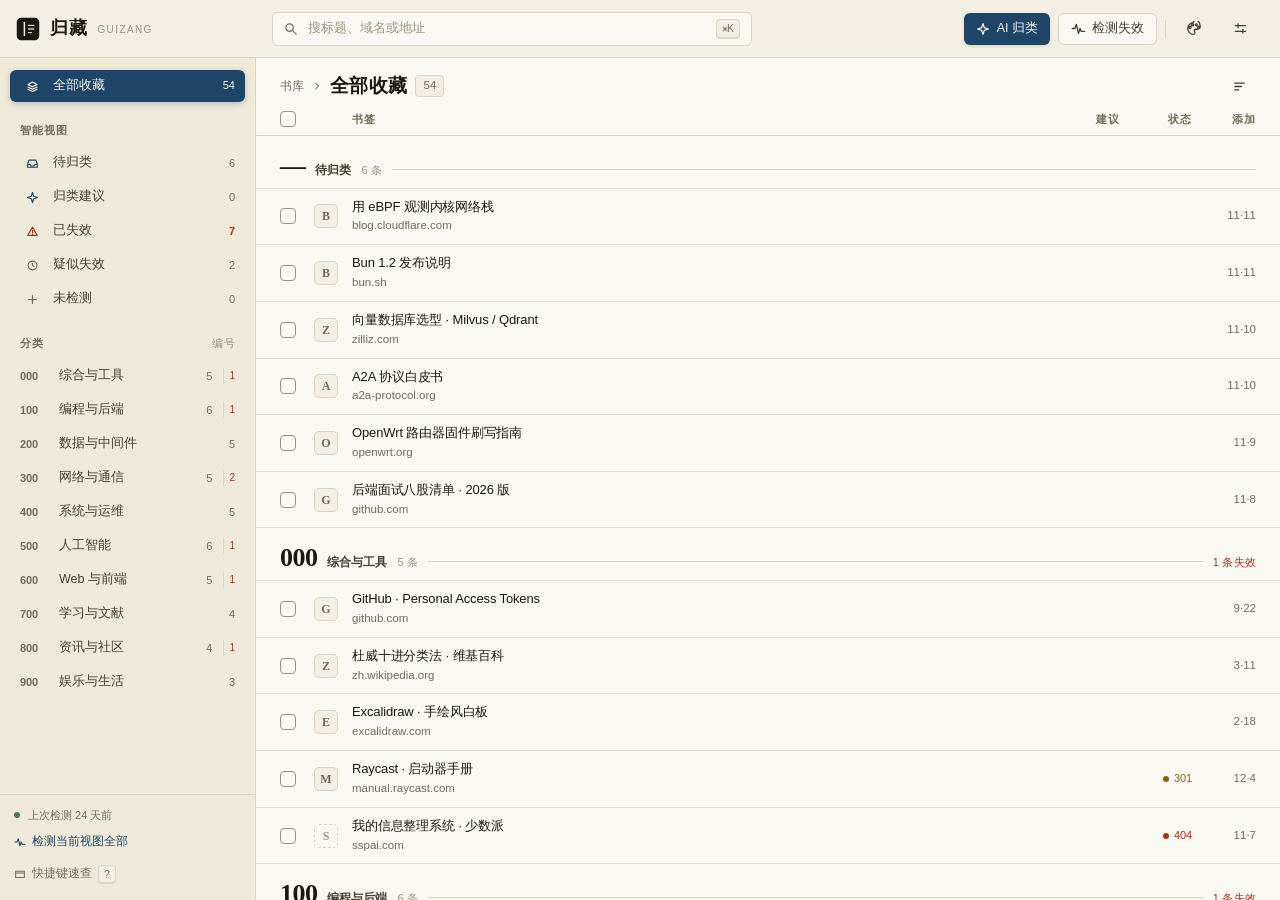
==== ui/manager.html @ abbd27e5 "chore: 初始化仓库，纳入 0.4.1 基线 MV3 收藏夹管理器「归藏」：书签树解析与十进分类识别、AI 归类建议（逐条确认）、 失效链接检测、管理页/侧边栏/弹窗三端界面，以及 dev 下的 " ====
<!DOCTYPE html>
<html lang="zh-CN">
<head>
<meta charset="utf-8" />
<meta name="viewport" content="width=device-width, initial-scale=1" />
<title>归藏 · 书库</title>
<link rel="stylesheet" href="app.css?v=110" />
</head>
<body>
  <div class="app">
    <header class="topbar" id="topbar"></header>
    <div class="manager-body">
      <nav class="rail">
        <div class="rail-scroll" id="rail"></div>
        <div class="rail-foot" id="railFoot"></div>
      </nav>
      <main class="list-pane">
        <div class="list-head-host" id="listHead"></div>
        <div id="scanHost"></div>
        <div class="list-scroll" id="list"></div>
      </main>
      <aside class="inspector" id="inspector" hidden></aside>
    </div>
    <div id="mobileOverlay" class="mobile-overlay" hidden></div>
  </div>
  <div class="modal" id="modal" hidden><div class="sheet" id="sheet"></div></div>
  <div id="toast"></div>
  <script type="module" src="manager.js"></script>
</body>
</html>
---- ui/app.css ----
/* 归藏 · 典藏级现代古籍书目设计系统 (Awwwards / Webby Tier Standard)
 * 概念：四库存目 × 现代桌面高频工学。松烟古墨、温润宣纸、朱砂印泥、霁蓝沉金。
 */

:root{
  --paper-0:#FAF8F2;
  --paper-1:#F3EFE4;
  --paper-2:#E9E2D2;
  --rail:#EFE9DA;
  --insp:#F7F2E6;
  --rule:#DCD4C0;
  --rule-soft:#EAE3D3;
  --ink:#1B1812;
  --ink-2:#463F32;
  --ink-3:#736B59;
  --ink-4:#9C927F;
  --brand:#1E4468;
  --brand-2:#13324E;
  --brand-wash:#E6EDF5;
  --dead:#A8341E;
  --dead-wash:#F8E7E3;
  --warn:#8C6013;
  --warn-wash:#F6EEDC;
  --ok:#346347;
  --ok-wash:#E8EFEA;
  --gold:#A0722A;
  --serif:"Iowan Old Style","Palatino Linotype",Palatino,"Source Han Serif SC","Noto Serif CJK SC","Songti SC","STSong","SimSun",serif;
  --sans:-apple-system,"SF Pro Text","PingFang SC","Noto Sans SC","Microsoft YaHei",sans-serif;
  --mono:"SF Mono",ui-monospace,"JetBrains Mono",Menlo,Consolas,monospace;
  --shadow-sm:0 1px 3px rgba(27,24,18,.06);
  --shadow-md:0 6px 18px -4px rgba(27,24,18,.10);
  --shadow-lg:0 18px 40px -12px rgba(27,24,18,.22);
  --ease-spring:cubic-bezier(0.16, 1, 0.3, 1);
  --ease-smooth:cubic-bezier(0.19, 1, 0.22, 1);
  /* 版式尺度：紧 10 / 常规 16 / 松 22 */
  --gap-tight:10px;
  --gap:16px;
  --gap-loose:22px;
}

/* ── 配色体系 (Themes: 古典文人色彩系统) ───────── */

/* 1. 澄心松烟 (Classic - 默认: 澄心堂米宣 × 霁蓝沉金) */
:root, [data-theme="classic"]{
  --paper-0:#FAF8F2;
  --paper-1:#F3EFE4;
  --paper-2:#E9E2D2;
  --rail:#EFE9DA;
  --insp:#F7F2E6;
  --rule:#DCD4C0;
  --rule-soft:#EAE3D3;
  --ink:#1B1812;
  --ink-2:#463F32;
  --ink-3:#736B59;
  --ink-4:#9C927F;
  --brand:#1E4468;
  --brand-2:#13324E;
  --brand-wash:#E6EDF5;
  --dead:#A8341E;
  --dead-wash:#F8E7E3;
  --warn:#8C6013;
  --warn-wash:#F6EEDC;
  --ok:#346347;
  --ok-wash:#E8EFEA;
  --gold:#A0722A;
  --shadow-sm:0 1px 3px rgba(27,24,18,.06);
  --shadow-md:0 6px 18px -4px rgba(27,24,18,.10);
  --shadow-lg:0 18px 40px -12px rgba(27,24,18,.22);
}

/* 2. 雨过天青 (Celadon - 北宋汝窑 × 黛绿素瓷) */
[data-theme="celadon"]{
  --paper-0:#F4F7F6;
  --paper-1:#EBF0EF;
  --paper-2:#DFE7E5;
  --rail:#E7EDEC;
  --insp:#F0F5F4;
  --rule:#CCD8D6;
  --rule-soft:#DDE5E4;
  --ink:#132223;
  --ink-2:#344849;
  --ink-3:#627A7B;
  --ink-4:#8B9FA0;
  --brand:#225C58;
  --brand-2:#16423F;
  --brand-wash:#E2ECEB;
  --dead:#A23B2A;
  --dead-wash:#F7E8E5;
  --warn:#8A6518;
  --warn-wash:#F5EEDD;
  --ok:#2E654C;
  --ok-wash:#E3EDE7;
  --gold:#9C782E;
  --shadow-sm:0 1px 3px rgba(19,34,35,.06);
  --shadow-md:0 6px 18px -4px rgba(19,34,35,.10);
  --shadow-lg:0 18px 40px -12px rgba(19,34,35,.20);
}

/* 3. 琅嬛缃素 (Amber - 蜜蜡老卷 × 焦茶青铁) */
[data-theme="amber"]{
  --paper-0:#F7F2E2;
  --paper-1:#EFE8D3;
  --paper-2:#E3D9BE;
  --rail:#E9E1C8;
  --insp:#F3ECCE;
  --rule:#D5C8A6;
  --rule-soft:#E4DAC0;
  --ink:#261D15;
  --ink-2:#4D3F33;
  --ink-3:#7C6D5D;
  --ink-4:#A49583;
  --brand:#2A4860;
  --brand-2:#1A3449;
  --brand-wash:#E4EAEF;
  --dead:#A6381C;
  --dead-wash:#F8E7E2;
  --warn:#8D5E16;
  --warn-wash:#F6EDDC;
  --ok:#386445;
  --ok-wash:#E7EFE9;
  --gold:#A27622;
  --shadow-sm:0 1px 3px rgba(38,29,21,.06);
  --shadow-md:0 6px 18px -4px rgba(38,29,21,.10);
  --shadow-lg:0 18px 40px -12px rgba(38,29,21,.22);
}

/* 4. 竹简青霭 (Bamboo - 幽篁滴露 × 苍竹青翠) */
[data-theme="bamboo"]{
  --paper-0:#F3F6F0;
  --paper-1:#E9EFE4;
  --paper-2:#DCE5D6;
  --rail:#E3ECDD;
  --insp:#EEF4EB;
  --rule:#CBD7C4;
  --rule-soft:#DCE5D8;
  --ink:#162119;
  --ink-2:#38463B;
  --ink-3:#657769;
  --ink-4:#8E9E91;
  --brand:#2E5C3B;
  --brand-2:#1F4228;
  --brand-wash:#E3ECE5;
  --dead:#A33924;
  --dead-wash:#F7E8E4;
  --warn:#89671A;
  --warn-wash:#F5EEDD;
  --ok:#2E6B44;
  --ok-wash:#E1EFE6;
  --gold:#967A26;
  --shadow-sm:0 1px 3px rgba(22,33,25,.06);
  --shadow-md:0 6px 18px -4px rgba(22,33,25,.10);
  --shadow-lg:0 18px 40px -12px rgba(22,33,25,.20);
}

/* 5. 宣纸夜泊 (Dark - 徽墨温润 × 霁蓝微光) */
[data-theme="dark"]{
  --paper-0:#141311;
  --paper-1:#1B1A17;
  --paper-2:#24221E;
  --rail:#171613;
  --insp:#191815;
  --rule:#302B24;
  --rule-soft:#25221C;
  --ink:#ECE7DA;
  --ink-2:#C4BDAE;
  --ink-3:#98907E;
  --ink-4:#706A5C;
  --brand:#467FA8;
  --brand-2:#5F9AC5;
  --brand-wash:#162736;
  --dead:#D65036;
  --dead-wash:#351A14;
  --warn:#C9962A;
  --warn-wash:#34260F;
  --ok:#509265;
  --ok-wash:#182C1E;
  --gold:#E8B960;
  --shadow-sm:0 1px 3px rgba(0,0,0,.35);
  --shadow-md:0 6px 18px -4px rgba(0,0,0,.45);
  --shadow-lg:0 20px 45px -12px rgba(0,0,0,.65);
}

/* 6. 玄玉泥金 (Lacquer - 深邃黑漆 × 沉穆泥金) */
[data-theme="lacquer"]{
  --paper-0:#0F1215;
  --paper-1:#161A1F;
  --paper-2:#1E232A;
  --rail:#13171B;
  --insp:#15191D;
  --rule:#293038;
  --rule-soft:#20262E;
  --ink:#E8EBF0;
  --ink-2:#B8BFC9;
  --ink-3:#8892A0;
  --ink-4:#5E6774;
  --brand:#C9983E;
  --brand-2:#E2B052;
  --brand-wash:#2B2414;
  --dead:#E04F38;
  --dead-wash:#361713;
  --warn:#D8A032;
  --warn-wash:#33240D;
  --ok:#4AA46E;
  --ok-wash:#132D1E;
  --gold:#ECC066;
  --shadow-sm:0 1px 3px rgba(0,0,0,.45);
  --shadow-md:0 6px 18px -4px rgba(0,0,0,.55);
  --shadow-lg:0 20px 45px -12px rgba(0,0,0,.75);
}

/* 跟随系统：默认或明确指定 system 时响应 prefers-color-scheme */
@media (prefers-color-scheme: dark){
  :root:not([data-theme]), [data-theme="system"]{
    --paper-0:#141311;
    --paper-1:#1B1A17;
    --paper-2:#24221E;
    --rail:#171613;
    --insp:#191815;
    --rule:#302B24;
    --rule-soft:#25221C;
    --ink:#ECE7DA;
    --ink-2:#C4BDAE;
    --ink-3:#98907E;
    --ink-4:#706A5C;
    --brand:#467FA8;
    --brand-2:#5F9AC5;
    --brand-wash:#162736;
    --dead:#D65036;
    --dead-wash:#351A14;
    --warn:#C9962A;
    --warn-wash:#34260F;
    --ok:#509265;
    --ok-wash:#182C1E;
    --gold:#E8B960;
    --shadow-sm:0 1px 3px rgba(0,0,0,.35);
    --shadow-md:0 6px 18px -4px rgba(0,0,0,.45);
    --shadow-lg:0 20px 45px -12px rgba(0,0,0,.65);
  }
}

*{box-sizing:border-box;}
html,body{height:100%;}
body{
  margin:0;background:var(--paper-0);color:var(--ink);
  font-family:var(--sans);font-size:13px;line-height:1.55;
  -webkit-font-smoothing:antialiased;-moz-osx-font-smoothing:grayscale;
  text-rendering:optimizeLegibility;
}

/* 宣纸微质感噪点 (Pure CSS radial texture, zero network cost) */
.app{
  height:100%;display:flex;flex-direction:column;
  background-color:var(--paper-0);
  background-image:radial-gradient(rgba(27,24,18,.018) 1px, transparent 0);
  background-size:24px 24px;
}
[data-theme="dark"] .app,
[data-theme="lacquer"] .app{
  background-image:radial-gradient(rgba(255,255,255,.025) 1px, transparent 0);
}
@media (prefers-color-scheme: dark){
  :root:not([data-theme]) .app,
  [data-theme="system"] .app{
    background-image:radial-gradient(rgba(255,255,255,.025) 1px, transparent 0);
  }
}

button{font:inherit;color:inherit;background:none;border:0;padding:0;cursor:pointer;}
input,select,textarea{font:inherit;color:inherit;background:none;border:0;outline:0;}
input::placeholder{color:var(--ink-4);}
h1,h2,h3,p,dl,dd,dt{margin:0;}
.mono{font-family:var(--mono);font-variant-numeric:tabular-nums;}
.tnum{font-variant-numeric:tabular-nums;}
.icon{flex:none;display:block;}

/* 典雅滚动条 */
::-webkit-scrollbar{width:10px;height:10px;}
::-webkit-scrollbar-track{background:transparent;}
::-webkit-scrollbar-thumb{background:transparent;border:2px solid transparent;background-clip:padding-box;border-radius:6px;}
*:hover::-webkit-scrollbar-thumb{background:var(--rule);background-clip:padding-box;}

/* 交互按钮标准 */
.btn{
  display:inline-flex;align-items:center;justify-content:center;gap:6px;border-radius:6px;
  white-space:nowrap;transition:all .16s var(--ease-spring);position:relative;
}
.btn:active{transform:scale(0.975);}
.btn-md{height:32px;padding:0 12px;font-size:12.5px;font-weight:500;}
.btn-sm{height:26px;padding:0 9px;font-size:11.5px;font-weight:500;gap:4px;}
.btn-block{width:100%;}
.btn-primary{
  background:var(--brand);color:#FAF8F2;box-shadow:0 1px 3px rgba(30,68,104,.2);
}
.btn-primary:hover{background:var(--brand-2);box-shadow:0 3px 10px rgba(30,68,104,.28);}
.btn-line{
  border:1px solid var(--rule);color:var(--ink-2);background:var(--paper-0);
}
.btn-line:hover{border-color:var(--ink-3);color:var(--ink);background:var(--paper-1);}
.btn-ghost{color:var(--ink-2);}
.btn-ghost:hover{background:var(--paper-2);color:var(--ink);}
.btn.is-on{background:var(--paper-2);color:var(--ink);}
.btn:disabled{opacity:.4;cursor:not-allowed;transform:none!important;}

.v-rule{width:1px;height:18px;background:var(--rule);flex:none;}
.ibtn{
  width:28px;height:28px;display:grid;place-items:center;border-radius:5px;
  color:var(--ink-3);transition:all .15s var(--ease-spring);
}
.ibtn:hover{background:var(--paper-2);color:var(--ink);}
.ibtn:active{transform:scale(0.94);}

kbd{
  font-family:var(--sans);font-size:10.5px;line-height:1;color:var(--ink-3);
  border:1px solid var(--rule);border-radius:4px;padding:3px 5px;background:var(--paper-1);
  box-shadow:0 1px 0 var(--rule);
}

/* 提示与撤销气泡 (Toast with Spring Float) */
#toast{
  position:fixed;left:50%;bottom:28px;transform:translateX(-50%) translateY(12px) scale(0.96);z-index:90;
  background:var(--ink);color:var(--paper-0);font-size:12px;padding:9px 18px;border-radius:8px;
  box-shadow:var(--shadow-lg);opacity:0;pointer-events:none;
  transition:all .22s var(--ease-spring);white-space:nowrap;max-width:85vw;
  display:inline-flex;align-items:center;gap:12px;border:1px solid rgba(255,255,255,.08);
}
#toast.on{
  opacity:1;pointer-events:auto;transform:translateX(-50%) translateY(0) scale(1);
}
.toast-act{
  font-size:11.5px;font-weight:600;color:var(--gold);background:rgba(255,255,255,.14);
  padding:2px 9px;border-radius:4px;cursor:pointer;transition:all .15s ease;
}
.toast-act:hover{background:rgba(255,255,255,.24);color:#fff;transform:scale(1.03);}

/* ── 顶栏 (Masthead) ────────────────────────── */
.topbar{
  flex:none;height:58px;display:flex;align-items:center;gap:16px;padding:0 20px 0 16px;
  background:var(--paper-1);border-bottom:1px solid var(--rule);
  position:relative;z-index:10;
}
.brand{
  width:240px;flex:none;display:flex;align-items:center;gap:10px;
}
.brand-mark{
  width:26px;height:26px;flex:none;border-radius:5px;
  box-shadow:0 2px 6px rgba(27,24,18,.12);
}
.brand-name{
  font-family:var(--serif);font-size:17.5px;letter-spacing:.04em;font-weight:600;
  color:var(--ink);
}
.brand-sub{
  font-size:10px;letter-spacing:.14em;color:var(--ink-4);padding-top:2px;font-weight:500;
}
.search{
  flex:1;max-width:480px;display:flex;align-items:center;gap:8px;height:34px;padding:0 11px;
  background:var(--paper-0);border:1px solid var(--rule);border-radius:6px;color:var(--ink-3);
  transition:all .18s var(--ease-spring);
}
.search:focus-within{
  border-color:var(--brand);box-shadow:0 0 0 3px rgba(30,68,104,.10);color:var(--brand);
}
.search input{flex:1;font-size:12.5px;color:var(--ink);}
.search-clear{
  width:18px;height:18px;display:grid;place-items:center;border-radius:50%;color:var(--ink-4);
  transition:all .14s ease;cursor:pointer;
}
.search-clear:hover{color:var(--ink);background:var(--paper-2);}

.top-actions{display:flex;align-items:center;gap:8px;margin-left:auto;}

/* ── 配色方案下拉菜单 (Theme Dropdown) ─────────── */
.theme-dropdown-wrap{
  position:relative;
}
.theme-dropdown{
  position:absolute;
  top:calc(100% + 8px);
  right:0;
  width:260px;
  background:var(--paper-0);
  border:1px solid var(--rule);
  border-radius:8px;
  box-shadow:var(--shadow-md);
  padding:6px;
  z-index:90;
  display:flex;
  flex-direction:column;
  gap:2px;
  animation:themePop .16s var(--ease-spring);
}
.theme-dropdown[hidden]{
  display:none;
}
@keyframes themePop{
  from{opacity:0;transform:translateY(-6px) scale(.98);}
  to{opacity:1;transform:translateY(0) scale(1);}
}
.theme-drop-head{
  padding:6px 10px 6px;
  font-size:10.5px;
  font-weight:600;
  letter-spacing:.08em;
  color:var(--ink-4);
  text-transform:uppercase;
  border-bottom:1px solid var(--rule-soft);
  margin-bottom:4px;
}
.theme-item{
  display:flex;
  align-items:center;
  gap:10px;
  padding:7px 10px;
  border-radius:6px;
  text-align:left;
  cursor:pointer;
  transition:all .14s ease;
  position:relative;
  width:100%;
}
.theme-item:hover{
  background:var(--paper-1);
}
.theme-item.is-active{
  background:var(--brand-wash);
}
.theme-swatch{
  width:22px;
  height:22px;
  border-radius:50%;
  display:flex;
  overflow:hidden;
  border:1px solid var(--rule);
  box-shadow:0 1px 3px rgba(0,0,0,.08);
  flex:none;
}
.theme-swatch span{
  flex:1;
  height:100%;
}
.theme-info{
  flex:1;
  min-width:0;
  display:flex;
  flex-direction:column;
  gap:1px;
}
.theme-name{
  font-size:12px;
  font-weight:600;
  color:var(--ink);
  line-height:1.3;
}
.theme-desc{
  font-size:10.5px;
  color:var(--ink-3);
  white-space:nowrap;
  overflow:hidden;
  text-overflow:ellipsis;
  line-height:1.3;
}
.theme-item.is-active .theme-name{
  color:var(--brand);
}
.theme-check{
  flex:none;
  color:var(--brand);
  opacity:0;
  transition:opacity .14s ease;
}
.theme-item.is-active .theme-check{
  opacity:1;
}
.ai-btn{
  display:flex;align-items:center;gap:7px;height:32px;padding:0 12px;border-radius:6px;
  background:var(--brand);color:#FAF8F2;font-size:12.5px;font-weight:500;
  box-shadow:0 1px 3px rgba(30,68,104,.18);transition:all .16s var(--ease-spring);
}
.ai-btn:hover{background:var(--brand-2);box-shadow:0 4px 12px rgba(30,68,104,.25);}
.ai-btn.is-open{background:var(--brand-2);box-shadow:inset 0 0 0 1px rgba(255,255,255,.25);}
.ai-badge{
  min-width:18px;height:18px;padding:0 5px;border-radius:4px;background:rgba(250,248,242,.24);
  font-size:10.5px;font-weight:600;display:grid;place-items:center;font-variant-numeric:tabular-nums;
}
.mobile-menu-btn{
  display:none;width:32px;height:32px;border-radius:5px;color:var(--ink-2);place-items:center;
}
.mobile-menu-btn:hover{background:var(--paper-2);color:var(--ink);}
.manager-body{flex:1;min-height:0;display:flex;position:relative;}

/* ── 书架导航 (Library Rail) ─────────────────── */
.rail{
  width:256px;flex:none;display:flex;flex-direction:column;
  background:var(--rail);border-right:1px solid var(--rule);
}
.rail-scroll{flex:1;min-height:0;overflow-y:auto;padding:12px 10px 16px;}
.section-label{
  display:flex;align-items:baseline;justify-content:space-between;padding:18px 10px 8px;
  font-size:11px;font-weight:600;letter-spacing:.08em;color:var(--ink-3);text-transform:uppercase;
}
.section-aside{font-size:10.5px;letter-spacing:.04em;color:var(--ink-4);font-weight:400;}
.rail-item{
  width:100%;display:flex;align-items:center;gap:9px;height:32px;padding:0 10px;border-radius:6px;
  color:var(--ink-2);text-align:left;transition:all .15s var(--ease-spring);margin-bottom:2px;
}
.rail-item:hover{background:var(--paper-2);color:var(--ink);}
.rail-item.is-active{
  background:var(--brand);color:#FAF8F2;box-shadow:0 2px 6px rgba(30,68,104,.24);
}
.rail-item.is-active .rail-count,.rail-item.is-active .rail-name{color:#FAF8F2;}
.rail-item.is-active .rail-num{color:rgba(250,248,242,.8);}
.rail-num{
  flex:none;width:30px;font-size:11px;letter-spacing:-.01em;
  color:var(--ink-3);font-variant-numeric:tabular-nums;font-weight:600;
}
.rail-icon{flex:none;width:24px;display:grid;place-items:center;color:var(--ink-3);}
.rail-item.is-active .rail-icon{color:#FAF8F2;}
.tone-brand{color:var(--brand);}.tone-dead{color:var(--dead);}
.rail-name{flex:1;font-size:12.5px;font-weight:500;white-space:nowrap;overflow:hidden;text-overflow:ellipsis;}
.rail-count{flex:none;font-size:11px;color:var(--ink-3);font-variant-numeric:tabular-nums;}
.rail-count.tone-dead{color:var(--dead);font-weight:600;}
.rail-bad{
  flex:none;font-size:10px;color:var(--dead);padding-left:5px;
  border-left:1px solid var(--rule);margin-left:2px;font-variant-numeric:tabular-nums;
}
.rail-item.is-active .rail-bad{color:#F4B6A6;border-color:rgba(250,248,242,.3);}

.rail-foot{
  flex:none;border-top:1px solid var(--rule);padding:12px 14px 14px;
  display:flex;flex-direction:column;gap:6px;background:var(--rail);
}
.rail-foot-row{display:flex;align-items:center;gap:8px;font-size:11px;color:var(--ink-3);}
.dot-idle{
  width:6px;height:6px;border-radius:50%;background:var(--ok);opacity:.85;flex:none;
}
.rail-foot-link{
  display:flex;align-items:center;gap:6px;font-size:11.5px;color:var(--brand);
  padding:3px 0;text-align:left;font-weight:500;transition:all .14s ease;
}
.rail-foot-link:hover{color:var(--brand-2);text-decoration:underline;}

/* ── 列表主栏 (List Canvas) ─────────────────── */
.list-pane{
  flex:1;min-width:0;display:flex;flex-direction:column;position:relative;background:var(--paper-0);
}
.stale-bar{
  flex:none;display:flex;align-items:center;gap:8px;padding:8px 18px;
  background:var(--warn-wash);border-bottom:1px solid #E4D8BB;
  font-size:11.5px;color:var(--ink-2);line-height:1.5;
}
.stale-bar > span{flex:1;min-width:0;}
.stale-bar .btn{margin-left:auto;flex:none;}
.list-head-host{flex:none;}
.list-head{
  flex:none;display:flex;align-items:center;gap:14px;padding:14px 24px 10px;min-height:50px;
}
.crumbs{display:flex;align-items:center;gap:8px;min-width:0;white-space:nowrap;}
.crumb-dim{font-size:12px;color:var(--ink-3);font-weight:400;}
.crumb-sep{color:var(--ink-4);transform:translateY(1px);}
.crumb-now{
  font-family:var(--serif);font-size:18.5px;letter-spacing:.02em;font-weight:600;
  white-space:nowrap;overflow:hidden;text-overflow:ellipsis;color:var(--ink);
}
.crumb-count{
  font-size:11.5px;color:var(--ink-3);padding:1px 7px;
  border:1px solid var(--rule);border-radius:4px;font-variant-numeric:tabular-nums;background:var(--paper-1);
}
.list-tools{margin-left:auto;display:flex;align-items:center;gap:6px;}
.list-note{
  flex:none;padding:0 24px 12px;font-size:12px;color:var(--ink-2);max-width:68ch;line-height:1.75;
}
.col-head{
  flex:none;display:grid;grid-template-columns:22px 26px minmax(0,1fr) 72px 60px 52px;gap:12px;
  align-items:center;padding:0 24px 8px;border-bottom:1px solid var(--rule);
  font-size:10.5px;font-weight:600;letter-spacing:.08em;color:var(--ink-3);text-transform:uppercase;
  white-space:nowrap;
}
.col-c1,.col-c2,.col-c3{text-align:right;}
.list-scroll{flex:1;min-height:0;overflow-y:auto;scroll-padding-top:44px;}
.list-tail{height:60px;}

/* 书签行 (Row Items) */
.row{
  position:relative;display:grid;grid-template-columns:22px 26px minmax(0,1fr) 72px 60px 52px;gap:12px;
  align-items:center;padding:9px 24px;border-bottom:1px solid var(--rule-soft);cursor:pointer;
  transition:background .14s var(--ease-spring),box-shadow .14s var(--ease-spring);min-height:46px;
}
.row:hover{background:var(--paper-1);}
.row:focus-visible{outline:2px solid var(--brand);outline-offset:-2px;background:var(--brand-wash);}
.row-active{
  background:var(--brand-wash);box-shadow:inset 3px 0 0 var(--brand);
}
.row-narrow{grid-template-columns:26px minmax(0,1fr) 52px;padding:8px 14px;}
.row-narrow .cb,.row-narrow .row-suggest,.row-narrow .row-date{display:none;}

.cb{
  width:16px;height:16px;border:1px solid var(--ink-4);border-radius:4px;display:grid;place-items:center;
  color:#FAF8F2;flex:none;transition:all .14s var(--ease-spring);background:var(--paper-0);
}
.cb:hover{border-color:var(--ink-2);background:var(--paper-1);}
.cb-on{background:var(--brand);border-color:var(--brand);box-shadow:0 1px 3px rgba(30,68,104,.2);}

/* 印章式网站图标 / 经典字标 (Favicon / Monogram Stamp) */
.row-mark{
  position:relative;width:24px;height:24px;border-radius:5px;display:grid;place-items:center;
  font-family:var(--serif);font-size:12px;font-weight:600;line-height:1;border:1px solid var(--rule);
  color:var(--ink-3);background:var(--paper-1);overflow:hidden;flex:none;
}
.row-favicon{
  position:absolute;inset:0;width:100%;height:100%;object-fit:contain;padding:3.5px;
  background:transparent;border-radius:4px;
}
.mark-dead{color:var(--ink-4);border-style:dashed;background:transparent;}

.row-main{min-width:0;}
.row-title{
  font-size:13px;font-weight:500;color:var(--ink);line-height:1.45;letter-spacing:-.01em;
  white-space:nowrap;overflow:hidden;text-overflow:ellipsis;
}
.row-active .row-title{color:var(--brand-2);font-weight:600;}
.row-meta{display:flex;align-items:center;gap:8px;min-width:0;margin-top:1px;}
.host{
  font-size:11.5px;color:var(--ink-3);letter-spacing:0;white-space:nowrap;overflow:hidden;text-overflow:ellipsis;
}
.row-suggest.is-empty{background:transparent;padding:0;}
.row-suggest{
  display:inline-flex;align-items:center;gap:3px;justify-self:end;font-size:11px;font-weight:500;
  color:var(--brand);background:var(--brand-wash);padding:2px 6px;border-radius:3px;
}
.st{display:inline-flex;align-items:center;gap:5px;justify-self:end;}
.st-blank{justify-content:flex-end;}
.row .st-blank{width:100%;}
.st-dot{width:6px;height:6px;border-radius:50%;flex:none;background:currentColor;display:block;}
.st-code{font-size:11px;letter-spacing:-.01em;font-variant-numeric:tabular-nums;font-weight:500;}
.st-dead{color:var(--dead);}.st-warn{color:var(--warn);}.st-mute{color:var(--ink-3);}.st-ok{color:var(--ok);}
.st-ok-subtle{opacity:0;transition:opacity .15s var(--ease-spring);}
.row:hover .st-ok-subtle, .row:focus-within .st-ok-subtle{opacity:0.85;}
.row-date{font-size:11.5px;color:var(--ink-3);text-align:right;font-variant-numeric:tabular-nums;}

/* 列表行悬停动作条 (Hover Action Pills) */
.row-actions{
  display:flex;position:absolute;right:20px;top:50%;
  transform:translateY(-50%) translateX(8px);opacity:0;pointer-events:none;
  align-items:center;gap:4px;background:var(--paper-1);padding:3px 5px;border-radius:5px;
  box-shadow:var(--shadow-md);border:1px solid var(--rule);z-index:4;
  transition:all .18s var(--ease-spring);
}
.row:hover .row-actions,.row:focus-within .row-actions{
  opacity:1;transform:translateY(-50%) translateX(0);pointer-events:auto;
}
.act-btn{
  height:24px;padding:0 7px;font-size:11.5px;font-weight:500;display:inline-flex;align-items:center;gap:4px;
  border-radius:4px;color:var(--ink-2);background:var(--paper-0);border:1px solid var(--rule);
  transition:all .14s var(--ease-spring);
}
.act-btn:hover{background:var(--brand-wash);color:var(--brand);border-color:var(--brand);}
.act-btn:active{transform:scale(0.95);}

/* 分组古籍标题 (Category Decimal Header) */
.group-head{
  display:flex;align-items:baseline;gap:10px;padding:18px 24px 8px;background:var(--paper-0);
  position:sticky;top:0;z-index:2;border-bottom:1px solid var(--rule-soft);
}
.group-num{
  font-family:var(--serif);font-size:26px;line-height:.95;letter-spacing:-.02em;font-weight:600;
  color:var(--ink);
}
.group-name{font-size:12px;font-weight:600;color:var(--ink-2);}
.group-count{font-size:11px;color:var(--ink-4);font-variant-numeric:tabular-nums;}
.group-rule{flex:1;height:1px;background:var(--rule);transform:translateY(-4px);min-width:12px;}
.group-bad{font-size:11px;color:var(--dead);font-weight:500;letter-spacing:.02em;}

/* 扫描与进度 (Scan Bar) */
.scan{flex:none;padding:10px 24px 0;background:var(--brand-wash);border-bottom:1px solid var(--rule);}
.scan-line{display:flex;align-items:center;gap:9px;font-size:12px;color:var(--ink-2);padding-bottom:8px;}
.scan-pulse{
  width:7px;height:7px;border-radius:50%;background:var(--brand);flex:none;
  animation:radarPulse 1.8s var(--ease-spring) infinite;
}
@keyframes radarPulse{
  0%{box-shadow:0 0 0 0 rgba(30,68,104,.45);opacity:.6;}
  70%{box-shadow:0 0 0 8px rgba(30,68,104,0);opacity:1;}
  100%{box-shadow:0 0 0 0 rgba(30,68,104,0);opacity:.6;}
}
.scan-text{letter-spacing:.01em;font-weight:500;}
.scan-eta{margin-left:auto;font-size:11.5px;color:var(--ink-3);font-variant-numeric:tabular-nums;}
.scan-stop{font-size:11.5px;color:var(--ink-3);font-weight:500;transition:color .14s;}
.scan-stop:hover{color:var(--dead);}
.scan-track{height:3px;background:rgba(30,68,104,.15);overflow:hidden;border-radius:1px;}
.scan-fill{height:100%;background:var(--brand);transition:width .2s linear;}

/* 悬浮多选条 (Floating Black-Lacquer Selection Bar) */
.selbar{
  position:absolute;left:50%;bottom:20px;transform:translateX(-50%);
  display:flex;align-items:center;gap:8px;padding:7px 10px 7px 16px;
  background:#181613;color:#FAF8F2;border-radius:8px;
  box-shadow:var(--shadow-lg),0 0 0 1px rgba(255,255,255,.08);z-index:20;
  animation:floatPill .22s var(--ease-spring);
}
@keyframes floatPill{
  0%{opacity:0;transform:translateX(-50%) translateY(14px) scale(0.96);}
  100%{opacity:1;transform:translateX(-50%) translateY(0) scale(1);}
}
.selbar-count{font-size:12px;margin-right:2px;white-space:nowrap;}
.selbar-count b{color:var(--gold);font-variant-numeric:tabular-nums;font-weight:600;}
.selbar .v-rule{background:rgba(250,248,242,.18);height:16px;}
.selbar .btn{color:#E9E2D2;height:26px;}
.selbar .btn:hover{background:rgba(250,248,242,.14);color:#FAF8F2;}
.selbar-x{width:22px;height:22px;display:grid;place-items:center;border-radius:4px;color:#9C927F;transition:all .14s;}
.selbar-x:hover{background:rgba(250,248,242,.14);color:#FAF8F2;}

.empty{padding:64px 24px;max-width:48ch;}
.empty-rule{width:32px;height:1px;background:var(--ink-3);margin-bottom:16px;}
.empty-mark{margin-bottom:14px;color:var(--ink-3);}
.empty-title{font-family:var(--serif);font-size:19px;margin-bottom:6px;font-weight:600;color:var(--ink);}
.empty-hint{font-size:12.5px;color:var(--ink-3);line-height:1.75;}
.empty-hint kbd{vertical-align:middle;margin:0 2px;}
.load-more-bar{padding:22px;display:flex;align-items:center;justify-content:center;gap:14px;}

/* ── 检查器抽屉 (Inspector Pane) ───────────── */
.inspector{
  width:360px;flex:none;display:flex;flex-direction:column;background:var(--insp);
  border-left:1px solid var(--rule);box-shadow:-4px 0 20px rgba(27,24,18,.03);
  transition:transform .28s var(--ease-smooth),opacity .22s ease;
}
.inspector[hidden]{display:none;}
.insp-head{flex:none;padding:14px 18px 12px;border-bottom:1px solid var(--rule);}
.insp-head-bar{display:flex;align-items:center;justify-content:space-between;margin-bottom:8px;}
.insp-head-bar .insp-kicker{margin-bottom:0;}
.insp-head-tools{display:flex;align-items:center;gap:4px;}
.insp-kicker{
  display:flex;align-items:center;gap:6px;font-size:11px;font-weight:600;letter-spacing:.08em;
  color:var(--ink-3);text-transform:uppercase;margin-bottom:6px;
}
.insp-title{font-family:var(--serif);font-size:20px;line-height:1.28;font-weight:600;}
.insp-title-sm{font-family:var(--sans);font-size:14.5px;font-weight:600;line-height:1.45;}
.insp-sub{font-size:11.5px;color:var(--ink-3);line-height:1.7;margin-top:6px;max-width:34ch;}
.insp-body{flex:1;min-height:0;overflow-y:auto;}
.insp-foot{flex:none;padding:12px 16px 14px;border-top:1px solid var(--rule);background:var(--insp);}
.insp-progress{text-align:center;font-size:11.5px;color:var(--ink-3);margin-top:8px;}

.sg{padding:12px 16px;border-bottom:1px solid var(--rule-soft);transition:background .15s;}
.sg:hover{background:var(--paper-0);}
.sg-top{display:flex;align-items:flex-start;gap:8px;}
.sg-title{
  flex:1;text-align:left;font-size:12.5px;line-height:1.5;color:var(--ink);font-weight:500;
  display:-webkit-box;-webkit-line-clamp:2;-webkit-box-orient:vertical;overflow:hidden;
}
.sg-title:hover{color:var(--brand);}
.sg-conf{
  flex:none;display:flex;align-items:center;gap:5px;font-size:10.5px;
  color:var(--ink-3);padding-top:2px;font-variant-numeric:tabular-nums;font-weight:500;
}
.sg-conf-bar{width:20px;height:4px;background:var(--rule);display:block;overflow:hidden;border-radius:2px;}
.sg-conf-bar > span{display:block;height:100%;background:var(--ink-3);}
.sg-conf.is-unsure{color:var(--warn);}
.sg-conf.is-unsure .sg-conf-bar > span{background:var(--warn);}
.sg-move{display:flex;align-items:center;gap:6px;margin-top:8px;flex-wrap:wrap;}
.chip{display:inline-flex;align-items:center;gap:4px;line-height:1.5;}
.chip b{font-size:11px;font-weight:600;font-variant-numeric:tabular-nums;}
.chip-from{font-size:10.5px;color:var(--ink-3);border:1px dashed var(--rule);padding:1px 6px;border-radius:3px;}
.chip-to{font-size:11.5px;color:var(--brand-2);background:var(--brand-wash);padding:2px 7px;border-radius:3px;font-weight:500;}
.sg-arrow{color:var(--ink-4);}
.sg-unsure-tag{font-size:10px;color:var(--warn);background:var(--warn-wash);padding:1px 5px;border-radius:3px;}
.sg-why{font-size:11.5px;color:var(--ink-2);line-height:1.7;margin-top:6px;}
.sg-actions{display:flex;gap:6px;margin-top:10px;}
.sg-picker{display:grid;grid-template-columns:1fr 1fr;gap:4px;margin-top:10px;max-height:220px;overflow:auto;}
.sg-pick{
  display:flex;align-items:baseline;gap:6px;padding:5px 7px;font-size:11.5px;border:1px solid var(--rule);
  border-radius:4px;color:var(--ink-2);background:var(--paper-0);text-align:left;transition:all .14s;
}
.sg-pick-num{font-size:10.5px;color:var(--ink-3);font-variant-numeric:tabular-nums;font-weight:600;}
.sg-pick:hover{border-color:var(--brand);color:var(--brand);background:var(--brand-wash);}
.sg-pick.is-on{border-color:var(--brand);background:var(--brand-wash);color:var(--brand);}
.sg-done{background:var(--ok-wash);}
.sg-done-line{display:flex;align-items:center;gap:8px;font-size:12px;color:var(--ink-2);font-weight:500;}
.sg-done-mark{
  width:16px;height:16px;border-radius:50%;display:grid;place-items:center;flex:none;
  background:var(--ok);color:#FAF8F2;
}

.url-box{
  margin:var(--gap) var(--gap) 0;padding:9px 12px;font-size:11.5px;line-height:1.6;color:var(--ink-2);
  background:var(--paper-0);border:1px solid var(--rule);border-radius:5px;
  overflow-wrap:anywhere;word-break:normal;
  cursor:pointer;transition:all .15s var(--ease-spring);position:relative;
  display:flex;align-items:flex-start;gap:8px;
}
.url-box:hover{border-color:var(--brand);background:var(--paper-1);color:var(--ink);}
.url-box-text{flex:1;min-width:0;}
.url-box-icon{flex:none;color:var(--ink-4);transition:color .15s;margin-top:2px;}
.url-box:hover .url-box-icon{color:var(--brand);}
.status-block{
  margin:var(--gap-tight) var(--gap) 0;padding:12px 14px;border-radius:6px;background:var(--paper-0);
  border:1px solid var(--rule);
}
.status-block.is-dead{background:#FAEFEB;border-color:#E7CEC5;}
.status-block.is-warn{background:#F8F3E3;border-color:#E4D8BB;}
.status-block.is-ok{background:#F1F5EE;border-color:#D3E0CE;}
.status-head{display:flex;align-items:center;gap:8px;}
.status-pill{
  display:inline-flex;align-items:center;gap:6px;
  font-size:12.5px;font-weight:600;line-height:1.4;white-space:nowrap;
}
.status-dot{width:7px;height:7px;border-radius:50%;background:currentColor;flex:none;}
.status-block.is-ok .status-pill{color:var(--ok);}
.status-block.is-dead .status-pill{color:var(--dead);}
.status-block.is-warn .status-pill{color:var(--warn);}
.status-pill.is-idle{color:var(--ink-3);}
.status-pill.is-idle .status-dot{background:var(--ink-4);}
.status-code{
  margin-left:auto;flex:none;font-size:9.5px;letter-spacing:.02em;
  color:var(--ink-3);font-variant-numeric:tabular-nums;
}
.status-note{font-size:11.5px;color:var(--ink-2);line-height:1.75;margin-top:5px;}
.status-redirect-url{
  font-size:11px;color:var(--brand);line-height:1.6;margin-top:2px;
  overflow-wrap:anywhere;word-break:normal;
}
.status-redirect-cap{font-size:11px;color:var(--ink-3);}
.status-redirect-cta{
  margin-top:10px;padding-top:10px;border-top:1px dashed var(--rule);
  display:flex;flex-wrap:wrap;align-items:center;gap:8px;
}
/* 地址独占一行，按钮落到第二行右侧——320px 的面板里并排放会被挤成三行 */
.status-redirect-label{flex:1 1 100%;min-width:0;}
.status-redirect-cta .btn{margin-left:auto;}
.kv{margin:var(--gap-loose) var(--gap) 0;border-top:1px solid var(--rule-soft);}
.kv-row{display:flex;gap:12px;padding:8px 0;border-bottom:1px solid var(--rule-soft);font-size:12px;}
.kv dt{width:48px;flex:none;color:var(--ink-3);}
.kv dd{color:var(--ink);min-width:0;word-break:break-all;}
.insp-actions{display:flex;gap:7px;margin:18px var(--gap) 22px;flex-wrap:wrap;}
.insp-cta{
  display:flex;align-items:center;gap:7px;width:calc(100% - 36px);margin:0 18px 24px;
  padding:10px 12px;font-size:12px;font-weight:500;color:var(--brand);background:var(--brand-wash);
  border-radius:5px;text-align:left;transition:all .15s;
}
.insp-cta:hover{background:#D9E4EE;}
.insp-edit-form{
  margin:12px 18px;padding:14px;background:var(--paper-1);border:1px solid var(--rule);border-radius:6px;
}
.insp-input{
  width:100%;padding:7px 9px;font-size:12.5px;background:var(--paper-0);border:1px solid var(--rule);
  border-radius:5px;color:var(--ink);margin-top:5px;margin-bottom:10px;transition:all .15s;
}
.insp-input:focus{border-color:var(--brand);box-shadow:0 0 0 3px rgba(30,68,104,.10);}

/* ── 弹窗模态层 (Modal Sheet) ───────────────── */
.modal{
  position:fixed;inset:0;z-index:100;display:grid;place-items:center;
  background:rgba(27,24,18,.50);backdrop-filter:blur(4px);-webkit-backdrop-filter:blur(4px);
  animation:fadeOverlay .16s ease-out;
}
@keyframes fadeOverlay{0%{opacity:0.4;}100%{opacity:1;}}
.modal[hidden]{display:none;}
.sheet{
  width:460px;max-height:80vh;display:flex;flex-direction:column;background:var(--paper-0);
  border-radius:10px;box-shadow:var(--shadow-lg),0 0 0 1px var(--rule);overflow:hidden;
  animation:scaleSheet .18s var(--ease-spring);
}
@keyframes scaleSheet{
  0%{transform:scale(0.98) translateY(6px);opacity:0.7;}
  100%{transform:scale(1) translateY(0);opacity:1;}
}
.sheet-head{padding:16px 20px 14px;border-bottom:1px solid var(--rule);background:var(--paper-1);}
.sheet-title{font-family:var(--serif);font-size:18px;font-weight:600;color:var(--ink);}
.sheet-sub{font-size:12px;color:var(--ink-3);margin-top:3px;}
.sheet-body{flex:1;min-height:0;overflow-y:auto;padding:8px;}
.fold-row{
  display:flex;align-items:center;gap:10px;width:100%;padding:8px 10px;border-radius:5px;
  text-align:left;transition:background .13s;
}
.fold-row:hover{background:var(--brand-wash);}
.fold-code{font-size:11.5px;color:var(--ink-3);width:34px;flex:none;font-variant-numeric:tabular-nums;font-weight:600;}
.fold-name{flex:1;font-size:12.5px;font-weight:500;overflow:hidden;text-overflow:ellipsis;white-space:nowrap;}
.fold-path{font-size:10.5px;color:var(--ink-4);max-width:140px;overflow:hidden;text-overflow:ellipsis;white-space:nowrap;}

/* 快捷键速查清单 */
.shortcuts-sheet{padding:12px 20px 16px;display:flex;flex-direction:column;gap:2px;}
.sc-row{
  display:flex;align-items:center;justify-content:space-between;padding:7px 0;
  border-bottom:1px solid var(--rule-soft);
}
.sc-row:last-child{border-bottom:0;}
.sc-row kbd{
  font-weight:600;font-size:11px;color:var(--ink);background:var(--paper-1);
  border:1px solid var(--rule);padding:2.5px 6px;border-radius:4px;box-shadow:0 1px 0 var(--rule);
}
.sc-row span{font-size:12px;color:var(--ink-2);font-weight:500;}

/* ── 响应式与自适应 (Responsive Art Direction) ── */
@media (max-width:1180px){
  .rail{width:210px;} .brand{width:210px;} .inspector{width:330px;}
}
@media (max-width:1080px){
  .rail{width:60px;} .rail-scroll{padding:12px 6px 16px;}
  .rail-item{justify-content:center;padding:0;height:30px;}
  .rail-num{width:auto;font-size:11.5px;}
  .rail-icon{width:auto;}
  .rail-name,.rail-count,.rail-bad,.rail .section-label,.rail-foot{display:none;}
  .brand{width:60px;padding-left:0;justify-content:center;}
  .brand-name,.brand-sub{display:none;}
  .topbar{gap:12px;padding-right:14px;}
  .inspector{width:320px;}
}
@media (max-width:860px){
  .app.has-stale .inspector{top:calc(58px + var(--stale-h, 0px));}
  /* 浮层会盖住每行的状态列和日期列，所以让它把列表挤窄，而不是压上去 */
  /* 只在详情栏真的展开（未被 [hidden] 收起）时挤压列表；它始终在 DOM 里 */
  .manager-body:has(> .inspector:not([hidden])) .list-pane{margin-right:340px;}
  .inspector{
    position:fixed;right:0;top:58px;bottom:0;width:340px;z-index:30;
    box-shadow:var(--shadow-lg);
  }
  .col-head,.row:not(.row-narrow){grid-template-columns:22px 26px minmax(0,1fr) 58px 48px;}
  .row-actions{right:12px;}
  .row-suggest,.col-c1{display:none;}
  .search{max-width:none;}
}
@media (max-width:720px){
  .mobile-menu-btn{display:grid;}
  .rail{
    display:none;position:fixed;left:0;top:58px;bottom:0;width:260px;
    z-index:50;box-shadow:var(--shadow-lg);
  }
  .rail.is-mobile-open{display:flex;}
  .mobile-overlay{
    position:fixed;inset:58px 0 0 0;background:rgba(27,24,18,.45);
    backdrop-filter:blur(3px);z-index:45;
  }
  .brand{width:auto;padding-left:0;justify-content:flex-start;}
  .brand-name{display:block;}
  .brand-sub{display:none;}
  .top-actions .btn-line{display:none;}
}

@media (prefers-reduced-motion: reduce){
  *,*::before,*::after{
    animation-duration:0.001ms !important;
    animation-iteration-count:1 !important;
    transition-duration:0.001ms !important;
  }
}
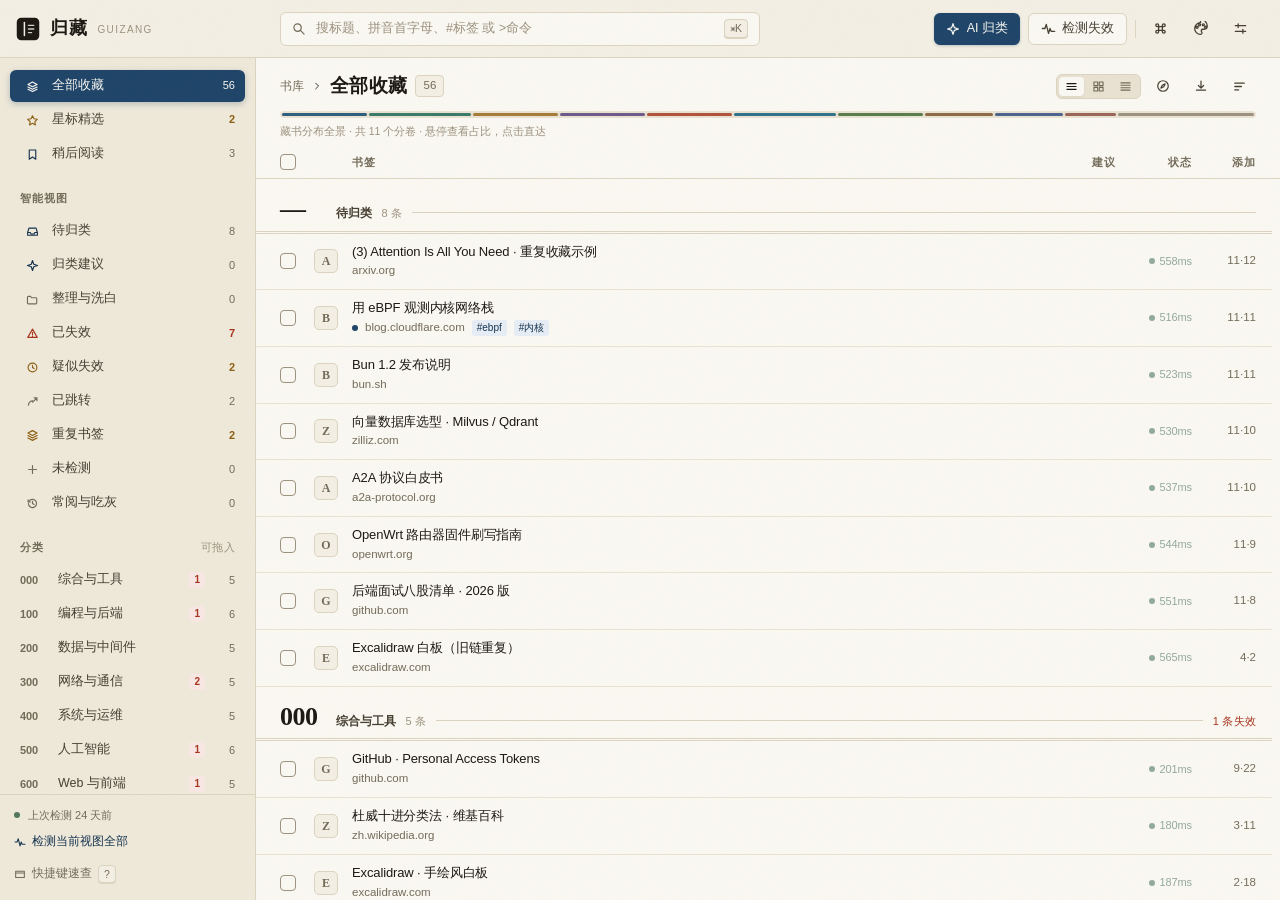
==== commit f535111b: "feat: 0.6.0 样式重构、原生超能力与交互视觉全量升级 样式与布局优化： - 消除 options 样式类冲突，统一暗色/漆器对比度与语义 Token - 补全移动端抽屉导航、覆盖式检查器、吸" ====
--- a/ui/manager.html
+++ b/ui/manager.html
@@ -1,30 +1,41 @@
 <!DOCTYPE html>
 <html lang="zh-CN">
+
 <head>
-<meta charset="utf-8" />
-<meta name="viewport" content="width=device-width, initial-scale=1" />
-<title>归藏 · 书库</title>
-<link rel="stylesheet" href="app.css?v=110" />
+  <meta charset="utf-8" />
+  <meta name="viewport" content="width=device-width, initial-scale=1" />
+  <title>归藏 · 书库</title>
+  <link rel="stylesheet" href="app.css?v=113" />
 </head>
+
 <body>
   <div class="app">
     <header class="topbar" id="topbar"></header>
     <div class="manager-body">
-      <nav class="rail">
+      <nav class="rail" id="railPane">
         <div class="rail-scroll" id="rail"></div>
         <div class="rail-foot" id="railFoot"></div>
       </nav>
+      <div class="resizer" id="railResizer" title="拖动调节书架宽度（双击重置）"></div>
       <main class="list-pane">
         <div class="list-head-host" id="listHead"></div>
+        <div id="filterBarHost"></div>
         <div id="scanHost"></div>
+        <div class="col-head-host" id="colHeadHost"></div>
         <div class="list-scroll" id="list"></div>
       </main>
+      <div class="resizer" id="inspResizer" title="拖动调节检查器宽度（双击重置）" hidden></div>
       <aside class="inspector" id="inspector" hidden></aside>
     </div>
     <div id="mobileOverlay" class="mobile-overlay" hidden></div>
   </div>
-  <div class="modal" id="modal" hidden><div class="sheet" id="sheet"></div></div>
+  <div class="ctx-menu" id="ctxMenu" hidden></div>
+  <div class="triage-overlay" id="triageOverlay" hidden></div>
+  <div class="modal" id="modal" hidden>
+    <div class="sheet" id="sheet"></div>
+  </div>
   <div id="toast"></div>
   <script type="module" src="manager.js"></script>
 </body>
-</html>
+
+</html>
--- a/ui/app.css
+++ b/ui/app.css
@@ -1,46 +1,8 @@
-/* 归藏 · 典藏级现代古籍书目设计系统 (Awwwards / Webby Tier Standard)
+/* 归藏 · 典藏级现代古籍书目设计系统
  * 概念：四库存目 × 现代桌面高频工学。松烟古墨、温润宣纸、朱砂印泥、霁蓝沉金。
  */
 
-:root{
-  --paper-0:#FAF8F2;
-  --paper-1:#F3EFE4;
-  --paper-2:#E9E2D2;
-  --rail:#EFE9DA;
-  --insp:#F7F2E6;
-  --rule:#DCD4C0;
-  --rule-soft:#EAE3D3;
-  --ink:#1B1812;
-  --ink-2:#463F32;
-  --ink-3:#736B59;
-  --ink-4:#9C927F;
-  --brand:#1E4468;
-  --brand-2:#13324E;
-  --brand-wash:#E6EDF5;
-  --dead:#A8341E;
-  --dead-wash:#F8E7E3;
-  --warn:#8C6013;
-  --warn-wash:#F6EEDC;
-  --ok:#346347;
-  --ok-wash:#E8EFEA;
-  --gold:#A0722A;
-  --serif:"Iowan Old Style","Palatino Linotype",Palatino,"Source Han Serif SC","Noto Serif CJK SC","Songti SC","STSong","SimSun",serif;
-  --sans:-apple-system,"SF Pro Text","PingFang SC","Noto Sans SC","Microsoft YaHei",sans-serif;
-  --mono:"SF Mono",ui-monospace,"JetBrains Mono",Menlo,Consolas,monospace;
-  --shadow-sm:0 1px 3px rgba(27,24,18,.06);
-  --shadow-md:0 6px 18px -4px rgba(27,24,18,.10);
-  --shadow-lg:0 18px 40px -12px rgba(27,24,18,.22);
-  --ease-spring:cubic-bezier(0.16, 1, 0.3, 1);
-  --ease-smooth:cubic-bezier(0.19, 1, 0.22, 1);
-  /* 版式尺度：紧 10 / 常规 16 / 松 22 */
-  --gap-tight:10px;
-  --gap:16px;
-  --gap-loose:22px;
-}
-
-/* ── 配色体系 (Themes: 古典文人色彩系统) ───────── */
-
-/* 1. 澄心松烟 (Classic - 默认: 澄心堂米宣 × 霁蓝沉金) */
+/* ── 基础尺度与 1. 澄心松烟 (Classic - 默认: 澄心堂米宣 × 霁蓝沉金) ── */
 :root, [data-theme="classic"]{
   --paper-0:#FAF8F2;
   --paper-1:#F3EFE4;
@@ -55,6 +17,8 @@
   --ink-4:#9C927F;
   --brand:#1E4468;
   --brand-2:#13324E;
+  --brand-ink:#13324E;
+  --on-brand:#FAF8F2;
   --brand-wash:#E6EDF5;
   --dead:#A8341E;
   --dead-wash:#F8E7E3;
@@ -63,9 +27,28 @@
   --ok:#346347;
   --ok-wash:#E8EFEA;
   --gold:#A0722A;
+  --mark-bg:#1B1811;
+  --mark-fg:#F2EFE5;
+  --mark-ring:transparent;
+  --icon-well:rgba(255,255,255,.74);
+  --float-bg:#181613;
+  --float-fg:#FAF8F2;
+  --float-fg-2:#E9E2D2;
+  --float-rule:rgba(250,248,242,.18);
+  --float-hover:rgba(250,248,242,.14);
+  --float-border:rgba(255,255,255,.08);
+  --serif:"Iowan Old Style","Palatino Linotype",Palatino,"Source Han Serif SC","Noto Serif CJK SC","Songti SC","STSong","SimSun",serif;
+  --sans:-apple-system,"SF Pro Text","PingFang SC","Noto Sans SC","Microsoft YaHei",sans-serif;
+  --mono:"SF Mono",ui-monospace,"JetBrains Mono",Menlo,Consolas,monospace;
   --shadow-sm:0 1px 3px rgba(27,24,18,.06);
   --shadow-md:0 6px 18px -4px rgba(27,24,18,.10);
   --shadow-lg:0 18px 40px -12px rgba(27,24,18,.22);
+  --ease-spring:cubic-bezier(0.16, 1, 0.3, 1);
+  --ease-smooth:cubic-bezier(0.19, 1, 0.22, 1);
+  /* 版式尺度：紧 10 / 常规 16 / 松 22 */
+  --gap-tight:10px;
+  --gap:16px;
+  --gap-loose:22px;
 }
 
 /* 2. 雨过天青 (Celadon - 北宋汝窑 × 黛绿素瓷) */
@@ -83,6 +66,8 @@
   --ink-4:#8B9FA0;
   --brand:#225C58;
   --brand-2:#16423F;
+  --brand-ink:#16423F;
+  --on-brand:#FAF8F2;
   --brand-wash:#E2ECEB;
   --dead:#A23B2A;
   --dead-wash:#F7E8E5;
@@ -91,6 +76,16 @@
   --ok:#2E654C;
   --ok-wash:#E3EDE7;
   --gold:#9C782E;
+  --mark-bg:#132223;
+  --mark-fg:#F0F5F4;
+  --mark-ring:transparent;
+  --icon-well:rgba(255,255,255,.74);
+  --float-bg:#132223;
+  --float-fg:#F4F7F6;
+  --float-fg-2:#D8E3E2;
+  --float-rule:rgba(244,247,246,.18);
+  --float-hover:rgba(244,247,246,.14);
+  --float-border:rgba(255,255,255,.08);
   --shadow-sm:0 1px 3px rgba(19,34,35,.06);
   --shadow-md:0 6px 18px -4px rgba(19,34,35,.10);
   --shadow-lg:0 18px 40px -12px rgba(19,34,35,.20);
@@ -111,6 +106,8 @@
   --ink-4:#A49583;
   --brand:#2A4860;
   --brand-2:#1A3449;
+  --brand-ink:#1A3449;
+  --on-brand:#FAF8F2;
   --brand-wash:#E4EAEF;
   --dead:#A6381C;
   --dead-wash:#F8E7E2;
@@ -119,6 +116,16 @@
   --ok:#386445;
   --ok-wash:#E7EFE9;
   --gold:#A27622;
+  --mark-bg:#261D15;
+  --mark-fg:#F7F2E2;
+  --mark-ring:transparent;
+  --icon-well:rgba(255,255,255,.66);
+  --float-bg:#221A13;
+  --float-fg:#F7F2E2;
+  --float-fg-2:#E3D9BE;
+  --float-rule:rgba(247,242,226,.18);
+  --float-hover:rgba(247,242,226,.14);
+  --float-border:rgba(255,255,255,.08);
   --shadow-sm:0 1px 3px rgba(38,29,21,.06);
   --shadow-md:0 6px 18px -4px rgba(38,29,21,.10);
   --shadow-lg:0 18px 40px -12px rgba(38,29,21,.22);
@@ -139,6 +146,8 @@
   --ink-4:#8E9E91;
   --brand:#2E5C3B;
   --brand-2:#1F4228;
+  --brand-ink:#1F4228;
+  --on-brand:#FAF8F2;
   --brand-wash:#E3ECE5;
   --dead:#A33924;
   --dead-wash:#F7E8E4;
@@ -147,12 +156,62 @@
   --ok:#2E6B44;
   --ok-wash:#E1EFE6;
   --gold:#967A26;
+  --mark-bg:#162119;
+  --mark-fg:#F3F6F0;
+  --mark-ring:transparent;
+  --icon-well:rgba(255,255,255,.72);
+  --float-bg:#162119;
+  --float-fg:#F3F6F0;
+  --float-fg-2:#DCE5D6;
+  --float-rule:rgba(243,246,240,.18);
+  --float-hover:rgba(243,246,240,.14);
+  --float-border:rgba(255,255,255,.08);
   --shadow-sm:0 1px 3px rgba(22,33,25,.06);
   --shadow-md:0 6px 18px -4px rgba(22,33,25,.10);
   --shadow-lg:0 18px 40px -12px rgba(22,33,25,.20);
 }
 
-/* 5. 宣纸夜泊 (Dark - 徽墨温润 × 霁蓝微光) */
+/* 5. 青绿千里 (Landscape - 千里江山 × 石青矿绿) */
+[data-theme="landscape"]{
+  --paper-0:#F2F7F6;
+  --paper-1:#E7F0EE;
+  --paper-2:#D8E6E3;
+  --rail:#E2ECE9;
+  --insp:#ECF3F1;
+  --rule:#C2D5D1;
+  --rule-soft:#D5E3E0;
+  --ink:#112328;
+  --ink-2:#2F4950;
+  --ink-3:#5B777E;
+  --ink-4:#869FA6;
+  --brand:#1B5E72;
+  --brand-2:#124656;
+  --brand-ink:#124656;
+  --on-brand:#F5FAF9;
+  --brand-wash:#DDF0F3;
+  --dead:#A83B28;
+  --dead-wash:#F8E7E4;
+  --warn:#946818;
+  --warn-wash:#F7EEDC;
+  --ok:#246B58;
+  --ok-wash:#DDF0EA;
+  --gold:#9E7628;
+  --mark-bg:#112328;
+  --mark-fg:#E7F0EE;
+  --mark-ring:transparent;
+  --icon-well:rgba(255,255,255,.76);
+  --float-bg:#112328;
+  --float-fg:#F2F7F6;
+  --float-fg-2:#D0E2DF;
+  --float-rule:rgba(242,247,246,.18);
+  --float-hover:rgba(242,247,246,.14);
+  --float-border:rgba(255,255,255,.10);
+  --shadow-sm:0 1px 3px rgba(17,35,40,.06);
+  --shadow-md:0 6px 18px -4px rgba(17,35,40,.11);
+  --shadow-lg:0 18px 40px -12px rgba(17,35,40,.22);
+}
+
+/* 6. 宣纸夜泊 (Dark - 徽墨温润 × 霁蓝微光) */
 [data-theme="dark"]{
   --paper-0:#141311;
   --paper-1:#1B1A17;
@@ -165,22 +224,34 @@
   --ink-2:#C4BDAE;
   --ink-3:#98907E;
   --ink-4:#706A5C;
-  --brand:#467FA8;
-  --brand-2:#5F9AC5;
+  --brand:#3B739E;
+  --brand-2:#306086;
+  --brand-ink:#89BFE8;
+  --on-brand:#FAF8F2;
   --brand-wash:#162736;
-  --dead:#D65036;
+  --dead:#DF5A41;
   --dead-wash:#351A14;
-  --warn:#C9962A;
+  --warn:#D19E32;
   --warn-wash:#34260F;
-  --ok:#509265;
+  --ok:#549B6B;
   --ok-wash:#182C1E;
   --gold:#E8B960;
+  --mark-bg:#25231E;
+  --mark-fg:#ECE7DA;
+  --mark-ring:#3D372E;
+  --icon-well:rgba(255,255,255,.08);
+  --float-bg:rgba(42,39,34,.88);
+  --float-fg:#F5F0E4;
+  --float-fg-2:#D6CFC0;
+  --float-rule:rgba(255,255,255,.14);
+  --float-hover:rgba(255,255,255,.12);
+  --float-border:#403A31;
   --shadow-sm:0 1px 3px rgba(0,0,0,.35);
-  --shadow-md:0 6px 18px -4px rgba(0,0,0,.45);
-  --shadow-lg:0 20px 45px -12px rgba(0,0,0,.65);
-}
-
-/* 6. 玄玉泥金 (Lacquer - 深邃黑漆 × 沉穆泥金) */
+  --shadow-md:0 8px 24px -4px rgba(0,0,0,.5);
+  --shadow-lg:0 22px 48px -12px rgba(0,0,0,.68);
+}
+
+/* 7. 玄玉泥金 (Lacquer - 深邃黑漆 × 沉穆泥金) */
 [data-theme="lacquer"]{
   --paper-0:#0F1215;
   --paper-1:#161A1F;
@@ -194,18 +265,70 @@
   --ink-3:#8892A0;
   --ink-4:#5E6774;
   --brand:#C9983E;
-  --brand-2:#E2B052;
+  --brand-2:#DCA94D;
+  --brand-ink:#ECC066;
+  --on-brand:#14120E;
   --brand-wash:#2B2414;
-  --dead:#E04F38;
+  --dead:#E25740;
   --dead-wash:#361713;
-  --warn:#D8A032;
+  --warn:#DCA538;
   --warn-wash:#33240D;
-  --ok:#4AA46E;
+  --ok:#4EA973;
   --ok-wash:#132D1E;
   --gold:#ECC066;
+  --mark-bg:#1D232A;
+  --mark-fg:#ECC066;
+  --mark-ring:#36404B;
+  --icon-well:rgba(255,255,255,.08);
+  --float-bg:rgba(31,37,45,.88);
+  --float-fg:#F0F3F7;
+  --float-fg-2:#CBD2DC;
+  --float-rule:rgba(255,255,255,.14);
+  --float-hover:rgba(255,255,255,.12);
+  --float-border:#38424D;
   --shadow-sm:0 1px 3px rgba(0,0,0,.45);
-  --shadow-md:0 6px 18px -4px rgba(0,0,0,.55);
-  --shadow-lg:0 20px 45px -12px rgba(0,0,0,.75);
+  --shadow-md:0 8px 24px -4px rgba(0,0,0,.58);
+  --shadow-lg:0 22px 48px -12px rgba(0,0,0,.78);
+}
+
+/* 8. 夜雨琉璃 (Obsidian - 深空靛蓝 × 冰青琉璃) */
+[data-theme="obsidian"]{
+  --paper-0:#0B101B;
+  --paper-1:#111827;
+  --paper-2:#1A2438;
+  --rail:#0E1422;
+  --insp:#101726;
+  --rule:#23314A;
+  --rule-soft:#1A253A;
+  --ink:#E6EEF8;
+  --ink-2:#B2C2D8;
+  --ink-3:#7F93B0;
+  --ink-4:#546785;
+  --brand:#38BDF8;
+  --brand-2:#56C9FA;
+  --brand-ink:#7DD3FC;
+  --on-brand:#07131E;
+  --brand-wash:#102A42;
+  --dead:#F46552;
+  --dead-wash:#331618;
+  --warn:#F0B446;
+  --warn-wash:#312510;
+  --ok:#34D399;
+  --ok-wash:#0F2E26;
+  --gold:#F6C453;
+  --mark-bg:#152036;
+  --mark-fg:#7DD3FC;
+  --mark-ring:#2C4063;
+  --icon-well:rgba(125,211,252,.10);
+  --float-bg:rgba(19,28,46,.86);
+  --float-fg:#EDF4FC;
+  --float-fg-2:#C4D4EA;
+  --float-rule:rgba(148,184,230,.18);
+  --float-hover:rgba(56,189,248,.14);
+  --float-border:rgba(125,211,252,.22);
+  --shadow-sm:0 1px 3px rgba(0,0,0,.48);
+  --shadow-md:0 10px 28px -4px rgba(0,0,0,.62);
+  --shadow-lg:0 24px 52px -12px rgba(0,0,0,.82);
 }
 
 /* 跟随系统：默认或明确指定 system 时响应 prefers-color-scheme */
@@ -222,16 +345,28 @@
     --ink-2:#C4BDAE;
     --ink-3:#98907E;
     --ink-4:#706A5C;
-    --brand:#467FA8;
-    --brand-2:#5F9AC5;
+    --brand:#3B739E;
+    --brand-2:#306086;
+    --brand-ink:#89BFE8;
+    --on-brand:#FAF8F2;
     --brand-wash:#162736;
-    --dead:#D65036;
+    --dead:#DF5A41;
     --dead-wash:#351A14;
-    --warn:#C9962A;
+    --warn:#D19E32;
     --warn-wash:#34260F;
-    --ok:#509265;
+    --ok:#549B6B;
     --ok-wash:#182C1E;
     --gold:#E8B960;
+    --mark-bg:#25231E;
+    --mark-fg:#ECE7DA;
+    --mark-ring:#3D372E;
+    --icon-well:rgba(255,255,255,.08);
+    --float-bg:#2A2722;
+    --float-fg:#F5F0E4;
+    --float-fg-2:#D6CFC0;
+    --float-rule:rgba(255,255,255,.14);
+    --float-hover:rgba(255,255,255,.12);
+    --float-border:#403A31;
     --shadow-sm:0 1px 3px rgba(0,0,0,.35);
     --shadow-md:0 6px 18px -4px rgba(0,0,0,.45);
     --shadow-lg:0 20px 45px -12px rgba(0,0,0,.65);
@@ -247,21 +382,42 @@
   text-rendering:optimizeLegibility;
 }
 
-/* 宣纸微质感噪点 (Pure CSS radial texture, zero network cost) */
+/* 水墨涟漪 View Transitions（禁用默认淡入淡出，由 JS 圆形扩展驱动） */
+::view-transition-old(root),
+::view-transition-new(root){
+  animation:none;
+  mix-blend-mode:normal;
+}
+::view-transition-new(root){z-index:999;}
+
+/* 真实宣纸纤维 & 黑漆磨砂微肌理（纯 inline SVG feTurbulence，零网络开销） */
 .app{
-  height:100%;display:flex;flex-direction:column;
+  height:100%;display:flex;flex-direction:column;position:relative;
   background-color:var(--paper-0);
-  background-image:radial-gradient(rgba(27,24,18,.018) 1px, transparent 0);
-  background-size:24px 24px;
-}
-[data-theme="dark"] .app,
+}
+.app::before{
+  content:"";position:fixed;inset:0;pointer-events:none;z-index:200;
+  opacity:.032;
+  background-image:url("data:image/svg+xml,%3Csvg xmlns='http://www.w3.org/2000/svg' width='180' height='180'%3E%3Cfilter id='n'%3E%3CfeTurbulence type='fractalNoise' baseFrequency='0.82' numOctaves='3' stitchTiles='stitch'/%3E%3C/filter%3E%3Crect width='100%25' height='100%25' filter='url(%23n)'/%3E%3C/svg%3E");
+  background-size:180px 180px;
+}
+[data-theme="dark"] .app::before,
+[data-theme="lacquer"] .app::before,
+[data-theme="obsidian"] .app::before{
+  opacity:.048;
+  mix-blend-mode:soft-light;
+}
+[data-theme="obsidian"] .app{
+  background-image:radial-gradient(ellipse 80% 45% at 50% -10%, rgba(56,189,248,.10), transparent 65%);
+}
 [data-theme="lacquer"] .app{
-  background-image:radial-gradient(rgba(255,255,255,.025) 1px, transparent 0);
+  background-image:radial-gradient(ellipse 70% 40% at 60% -15%, rgba(201,152,62,.07), transparent 65%);
 }
 @media (prefers-color-scheme: dark){
-  :root:not([data-theme]) .app,
-  [data-theme="system"] .app{
-    background-image:radial-gradient(rgba(255,255,255,.025) 1px, transparent 0);
+  :root:not([data-theme]) .app::before,
+  [data-theme="system"] .app::before{
+    opacity:.048;
+    mix-blend-mode:soft-light;
   }
 }
 
@@ -273,8 +429,14 @@
 .tnum{font-variant-numeric:tabular-nums;}
 .icon{flex:none;display:block;}
 
-/* 典雅滚动条 */
-::-webkit-scrollbar{width:10px;height:10px;}
+/* 统一键盘焦点指示 */
+:where(button, a, select, [tabindex], [role="checkbox"]):focus-visible{
+  outline:2px solid var(--brand);
+  outline-offset:2px;
+}
+
+/* 典雅滚动条（8px 紧凑宽度） */
+::-webkit-scrollbar{width:8px;height:8px;}
 ::-webkit-scrollbar-track{background:transparent;}
 ::-webkit-scrollbar-thumb{background:transparent;border:2px solid transparent;background-clip:padding-box;border-radius:6px;}
 *:hover::-webkit-scrollbar-thumb{background:var(--rule);background-clip:padding-box;}
@@ -289,22 +451,28 @@
 .btn-sm{height:26px;padding:0 9px;font-size:11.5px;font-weight:500;gap:4px;}
 .btn-block{width:100%;}
 .btn-primary{
-  background:var(--brand);color:#FAF8F2;box-shadow:0 1px 3px rgba(30,68,104,.2);
-}
-.btn-primary:hover{background:var(--brand-2);box-shadow:0 3px 10px rgba(30,68,104,.28);}
+  background:var(--brand);color:var(--on-brand);
+  box-shadow:0 1px 3px color-mix(in srgb, var(--brand) 28%, transparent);
+}
+.btn-primary:hover{
+  background:var(--brand-2);
+  box-shadow:0 3px 10px color-mix(in srgb, var(--brand) 34%, transparent);
+}
 .btn-line{
   border:1px solid var(--rule);color:var(--ink-2);background:var(--paper-0);
 }
 .btn-line:hover{border-color:var(--ink-3);color:var(--ink);background:var(--paper-1);}
 .btn-ghost{color:var(--ink-2);}
 .btn-ghost:hover{background:var(--paper-2);color:var(--ink);}
+.btn-danger-ghost{color:var(--dead);}
+.btn-danger-ghost:hover{background:var(--dead-wash);color:var(--dead);}
 .btn.is-on{background:var(--paper-2);color:var(--ink);}
 .btn:disabled{opacity:.4;cursor:not-allowed;transform:none!important;}
 
 .v-rule{width:1px;height:18px;background:var(--rule);flex:none;}
 .ibtn{
   width:28px;height:28px;display:grid;place-items:center;border-radius:5px;
-  color:var(--ink-3);transition:all .15s var(--ease-spring);
+  color:var(--ink-3);transition:all .15s var(--ease-spring);flex:none;
 }
 .ibtn:hover{background:var(--paper-2);color:var(--ink);}
 .ibtn:active{transform:scale(0.94);}
@@ -312,38 +480,38 @@
 kbd{
   font-family:var(--sans);font-size:10.5px;line-height:1;color:var(--ink-3);
   border:1px solid var(--rule);border-radius:4px;padding:3px 5px;background:var(--paper-1);
-  box-shadow:0 1px 0 var(--rule);
+  box-shadow:0 1px 0 var(--rule);flex:none;
 }
 
 /* 提示与撤销气泡 (Toast with Spring Float) */
 #toast{
-  position:fixed;left:50%;bottom:28px;transform:translateX(-50%) translateY(12px) scale(0.96);z-index:90;
-  background:var(--ink);color:var(--paper-0);font-size:12px;padding:9px 18px;border-radius:8px;
+  position:fixed;left:50%;bottom:24px;transform:translateX(-50%) translateY(12px) scale(0.96);z-index:90;
+  background:var(--float-bg);color:var(--float-fg);font-size:12px;padding:9px 16px;border-radius:8px;
   box-shadow:var(--shadow-lg);opacity:0;pointer-events:none;
-  transition:all .22s var(--ease-spring);white-space:nowrap;max-width:85vw;
-  display:inline-flex;align-items:center;gap:12px;border:1px solid rgba(255,255,255,.08);
-}
+  transition:all .22s var(--ease-spring);max-width:min(88vw, 480px);line-height:1.45;
+  display:inline-flex;align-items:center;gap:12px;border:1px solid var(--float-border);
+}
+body:has(.selbar) #toast{bottom:72px;}
 #toast.on{
   opacity:1;pointer-events:auto;transform:translateX(-50%) translateY(0) scale(1);
 }
 .toast-act{
-  font-size:11.5px;font-weight:600;color:var(--gold);background:rgba(255,255,255,.14);
+  flex:none;font-size:11.5px;font-weight:600;color:var(--gold);background:var(--float-hover);
   padding:2px 9px;border-radius:4px;cursor:pointer;transition:all .15s ease;
 }
-.toast-act:hover{background:rgba(255,255,255,.24);color:#fff;transform:scale(1.03);}
+.toast-act:hover{
+  background:color-mix(in srgb, var(--float-fg) 22%, transparent);
+  color:var(--float-fg);transform:scale(1.03);
+}
 
 /* ── 顶栏 (Masthead) ────────────────────────── */
 .topbar{
-  flex:none;height:58px;display:flex;align-items:center;gap:16px;padding:0 20px 0 16px;
+  flex:none;height:58px;display:flex;align-items:center;gap:24px;padding:0 24px 0 16px;
   background:var(--paper-1);border-bottom:1px solid var(--rule);
   position:relative;z-index:10;
 }
 .brand{
-  width:240px;flex:none;display:flex;align-items:center;gap:10px;
-}
-.brand-mark{
-  width:26px;height:26px;flex:none;border-radius:5px;
-  box-shadow:0 2px 6px rgba(27,24,18,.12);
+  width:calc(var(--rail-w, 256px) - 16px);flex:none;display:flex;align-items:center;gap:10px;
 }
 .brand-name{
   font-family:var(--serif);font-size:17.5px;letter-spacing:.04em;font-weight:600;
@@ -353,144 +521,94 @@
   font-size:10px;letter-spacing:.14em;color:var(--ink-4);padding-top:2px;font-weight:500;
 }
 .search{
-  flex:1;max-width:480px;display:flex;align-items:center;gap:8px;height:34px;padding:0 11px;
+  flex:1;max-width:480px;min-width:120px;display:flex;align-items:center;gap:8px;height:34px;padding:0 11px;
   background:var(--paper-0);border:1px solid var(--rule);border-radius:6px;color:var(--ink-3);
   transition:all .18s var(--ease-spring);
 }
 .search:focus-within{
-  border-color:var(--brand);box-shadow:0 0 0 3px rgba(30,68,104,.10);color:var(--brand);
-}
-.search input{flex:1;font-size:12.5px;color:var(--ink);}
+  border-color:var(--brand);
+  box-shadow:0 0 0 3px color-mix(in srgb, var(--brand) 14%, transparent);
+  color:var(--brand-ink);
+}
+.search input{flex:1;min-width:0;width:0;font-size:12.5px;color:var(--ink);}
 .search-clear{
   width:18px;height:18px;display:grid;place-items:center;border-radius:50%;color:var(--ink-4);
-  transition:all .14s ease;cursor:pointer;
+  transition:all .14s ease;cursor:pointer;flex:none;
 }
 .search-clear:hover{color:var(--ink);background:var(--paper-2);}
-
-.top-actions{display:flex;align-items:center;gap:8px;margin-left:auto;}
+.search-clear[hidden]{display:none;}
+
+.top-actions{display:flex;align-items:center;gap:8px;margin-left:auto;flex:none;}
+.top-actions .btn-ghost{width:32px;padding:0;}
 
 /* ── 配色方案下拉菜单 (Theme Dropdown) ─────────── */
-.theme-dropdown-wrap{
-  position:relative;
-}
+.theme-dropdown-wrap{position:relative;}
 .theme-dropdown{
-  position:absolute;
-  top:calc(100% + 8px);
-  right:0;
-  width:260px;
-  background:var(--paper-0);
-  border:1px solid var(--rule);
-  border-radius:8px;
-  box-shadow:var(--shadow-md);
-  padding:6px;
-  z-index:90;
-  display:flex;
-  flex-direction:column;
-  gap:2px;
+  position:absolute;top:calc(100% + 8px);right:0;width:260px;
+  background:var(--paper-0);border:1px solid var(--rule);border-radius:8px;
+  box-shadow:var(--shadow-md);padding:6px;z-index:90;
+  display:flex;flex-direction:column;gap:2px;
   animation:themePop .16s var(--ease-spring);
 }
-.theme-dropdown[hidden]{
-  display:none;
-}
+.theme-dropdown[hidden]{display:none;}
 @keyframes themePop{
   from{opacity:0;transform:translateY(-6px) scale(.98);}
   to{opacity:1;transform:translateY(0) scale(1);}
 }
 .theme-drop-head{
-  padding:6px 10px 6px;
-  font-size:10.5px;
-  font-weight:600;
-  letter-spacing:.08em;
-  color:var(--ink-4);
-  text-transform:uppercase;
-  border-bottom:1px solid var(--rule-soft);
-  margin-bottom:4px;
+  padding:6px 10px 6px;font-size:10.5px;font-weight:600;letter-spacing:.08em;
+  color:var(--ink-4);text-transform:uppercase;
+  border-bottom:1px solid var(--rule-soft);margin-bottom:4px;
 }
 .theme-item{
-  display:flex;
-  align-items:center;
-  gap:10px;
-  padding:7px 10px;
-  border-radius:6px;
-  text-align:left;
-  cursor:pointer;
-  transition:all .14s ease;
-  position:relative;
-  width:100%;
-}
-.theme-item:hover{
-  background:var(--paper-1);
-}
-.theme-item.is-active{
-  background:var(--brand-wash);
-}
+  display:flex;align-items:center;gap:10px;padding:7px 10px;border-radius:6px;
+  text-align:left;cursor:pointer;transition:all .14s ease;position:relative;width:100%;
+}
+.theme-item:hover{background:var(--paper-1);}
+.theme-item.is-active{background:var(--brand-wash);}
 .theme-swatch{
-  width:22px;
-  height:22px;
-  border-radius:50%;
-  display:flex;
-  overflow:hidden;
-  border:1px solid var(--rule);
-  box-shadow:0 1px 3px rgba(0,0,0,.08);
-  flex:none;
-}
-.theme-swatch span{
-  flex:1;
-  height:100%;
-}
-.theme-info{
-  flex:1;
-  min-width:0;
-  display:flex;
-  flex-direction:column;
-  gap:1px;
-}
-.theme-name{
-  font-size:12px;
-  font-weight:600;
-  color:var(--ink);
-  line-height:1.3;
-}
+  width:22px;height:22px;border-radius:50%;display:flex;overflow:hidden;
+  border:1px solid var(--rule);box-shadow:0 1px 3px rgba(0,0,0,.08);flex:none;
+}
+.theme-swatch span{flex:1;height:100%;}
+.theme-info{flex:1;min-width:0;display:flex;flex-direction:column;gap:1px;}
+.theme-name{font-size:12px;font-weight:600;color:var(--ink);line-height:1.3;}
 .theme-desc{
-  font-size:10.5px;
-  color:var(--ink-3);
-  white-space:nowrap;
-  overflow:hidden;
-  text-overflow:ellipsis;
-  line-height:1.3;
-}
-.theme-item.is-active .theme-name{
-  color:var(--brand);
-}
-.theme-check{
-  flex:none;
-  color:var(--brand);
-  opacity:0;
-  transition:opacity .14s ease;
-}
-.theme-item.is-active .theme-check{
-  opacity:1;
-}
+  font-size:10.5px;color:var(--ink-3);white-space:nowrap;overflow:hidden;
+  text-overflow:ellipsis;line-height:1.3;
+}
+.theme-item.is-active .theme-name{color:var(--brand-ink);}
+.theme-check{flex:none;color:var(--brand-ink);opacity:0;transition:opacity .14s ease;}
+.theme-item.is-active .theme-check{opacity:1;}
+
 .ai-btn{
   display:flex;align-items:center;gap:7px;height:32px;padding:0 12px;border-radius:6px;
-  background:var(--brand);color:#FAF8F2;font-size:12.5px;font-weight:500;
-  box-shadow:0 1px 3px rgba(30,68,104,.18);transition:all .16s var(--ease-spring);
-}
-.ai-btn:hover{background:var(--brand-2);box-shadow:0 4px 12px rgba(30,68,104,.25);}
-.ai-btn.is-open{background:var(--brand-2);box-shadow:inset 0 0 0 1px rgba(255,255,255,.25);}
+  background:var(--brand);color:var(--on-brand);font-size:12.5px;font-weight:500;
+  box-shadow:0 1px 3px color-mix(in srgb, var(--brand) 26%, transparent);
+  transition:all .16s var(--ease-spring);white-space:nowrap;
+}
+.ai-btn:hover{
+  background:var(--brand-2);
+  box-shadow:0 4px 12px color-mix(in srgb, var(--brand) 34%, transparent);
+}
+.ai-btn.is-open{
+  background:var(--brand-2);
+  box-shadow:inset 0 0 0 1px color-mix(in srgb, var(--on-brand) 28%, transparent);
+}
 .ai-badge{
-  min-width:18px;height:18px;padding:0 5px;border-radius:4px;background:rgba(250,248,242,.24);
+  min-width:18px;height:18px;padding:0 5px;border-radius:4px;
+  background:color-mix(in srgb, var(--on-brand) 22%, transparent);
   font-size:10.5px;font-weight:600;display:grid;place-items:center;font-variant-numeric:tabular-nums;
 }
 .mobile-menu-btn{
-  display:none;width:32px;height:32px;border-radius:5px;color:var(--ink-2);place-items:center;
+  display:none;width:32px;height:32px;border-radius:5px;color:var(--ink-2);place-items:center;flex:none;
 }
 .mobile-menu-btn:hover{background:var(--paper-2);color:var(--ink);}
 .manager-body{flex:1;min-height:0;display:flex;position:relative;}
 
 /* ── 书架导航 (Library Rail) ─────────────────── */
 .rail{
-  width:256px;flex:none;display:flex;flex-direction:column;
+  width:var(--rail-w, 256px);flex:none;display:flex;flex-direction:column;
   background:var(--rail);border-right:1px solid var(--rule);
 }
 .rail-scroll{flex:1;min-height:0;overflow-y:auto;padding:12px 10px 16px;}
@@ -500,44 +618,55 @@
 }
 .section-aside{font-size:10.5px;letter-spacing:.04em;color:var(--ink-4);font-weight:400;}
 .rail-item{
-  width:100%;display:flex;align-items:center;gap:9px;height:32px;padding:0 10px;border-radius:6px;
+  width:100%;display:flex;align-items:center;gap:8px;height:32px;padding:0 10px;border-radius:6px;
   color:var(--ink-2);text-align:left;transition:all .15s var(--ease-spring);margin-bottom:2px;
 }
 .rail-item:hover{background:var(--paper-2);color:var(--ink);}
 .rail-item.is-active{
-  background:var(--brand);color:#FAF8F2;box-shadow:0 2px 6px rgba(30,68,104,.24);
-}
-.rail-item.is-active .rail-count,.rail-item.is-active .rail-name{color:#FAF8F2;}
-.rail-item.is-active .rail-num{color:rgba(250,248,242,.8);}
+  background:var(--brand);color:var(--on-brand);
+  box-shadow:0 2px 6px color-mix(in srgb, var(--brand) 28%, transparent);
+}
+.rail-item.is-active .rail-count,
+.rail-item.is-active .rail-name,
+.rail-item.is-active .rail-icon{color:var(--on-brand);}
+.rail-item.is-active .rail-num{color:color-mix(in srgb, var(--on-brand) 82%, transparent);}
 .rail-num{
   flex:none;width:30px;font-size:11px;letter-spacing:-.01em;
   color:var(--ink-3);font-variant-numeric:tabular-nums;font-weight:600;
 }
 .rail-icon{flex:none;width:24px;display:grid;place-items:center;color:var(--ink-3);}
-.rail-item.is-active .rail-icon{color:#FAF8F2;}
-.tone-brand{color:var(--brand);}.tone-dead{color:var(--dead);}
-.rail-name{flex:1;font-size:12.5px;font-weight:500;white-space:nowrap;overflow:hidden;text-overflow:ellipsis;}
-.rail-count{flex:none;font-size:11px;color:var(--ink-3);font-variant-numeric:tabular-nums;}
+.tone-brand{color:var(--brand-ink);}
+.tone-dead{color:var(--dead);}
+.tone-warn{color:var(--warn);}
+.tone-ok{color:var(--ok);}
+.rail-name{flex:1;min-width:0;font-size:12.5px;font-weight:500;white-space:nowrap;overflow:hidden;text-overflow:ellipsis;}
+.rail-count{
+  flex:none;min-width:22px;text-align:right;font-size:11px;
+  color:var(--ink-3);font-variant-numeric:tabular-nums;
+}
 .rail-count.tone-dead{color:var(--dead);font-weight:600;}
+.rail-count.tone-warn{color:var(--warn);font-weight:600;}
 .rail-bad{
-  flex:none;font-size:10px;color:var(--dead);padding-left:5px;
-  border-left:1px solid var(--rule);margin-left:2px;font-variant-numeric:tabular-nums;
-}
-.rail-item.is-active .rail-bad{color:#F4B6A6;border-color:rgba(250,248,242,.3);}
+  flex:none;font-size:10px;font-weight:600;line-height:16px;padding:0 5px;border-radius:3px;
+  color:var(--dead);background:var(--dead-wash);font-variant-numeric:tabular-nums;
+}
+.rail-item.is-active .rail-bad{
+  color:var(--on-brand);background:color-mix(in srgb, var(--on-brand) 22%, transparent);
+}
 
 .rail-foot{
   flex:none;border-top:1px solid var(--rule);padding:12px 14px 14px;
   display:flex;flex-direction:column;gap:6px;background:var(--rail);
 }
 .rail-foot-row{display:flex;align-items:center;gap:8px;font-size:11px;color:var(--ink-3);}
-.dot-idle{
-  width:6px;height:6px;border-radius:50%;background:var(--ok);opacity:.85;flex:none;
-}
+.dot-idle{width:6px;height:6px;border-radius:50%;background:var(--ok);opacity:.85;flex:none;}
 .rail-foot-link{
-  display:flex;align-items:center;gap:6px;font-size:11.5px;color:var(--brand);
+  display:flex;align-items:center;gap:6px;font-size:11.5px;color:var(--brand-ink);
   padding:3px 0;text-align:left;font-weight:500;transition:all .14s ease;
 }
-.rail-foot-link:hover{color:var(--brand-2);text-decoration:underline;}
+.rail-foot-link:hover{color:var(--brand);text-decoration:underline;}
+.rail-foot-link.is-subtle{color:var(--ink-3);margin-top:2px;font-weight:400;}
+.rail-foot-link.is-subtle:hover{color:var(--ink);}
 
 /* ── 列表主栏 (List Canvas) ─────────────────── */
 .list-pane{
@@ -545,44 +674,48 @@
 }
 .stale-bar{
   flex:none;display:flex;align-items:center;gap:8px;padding:8px 18px;
-  background:var(--warn-wash);border-bottom:1px solid #E4D8BB;
+  background:var(--warn-wash);
+  border-bottom:1px solid color-mix(in srgb, var(--warn) 28%, var(--rule));
   font-size:11.5px;color:var(--ink-2);line-height:1.5;
 }
 .stale-bar > span{flex:1;min-width:0;}
 .stale-bar .btn{margin-left:auto;flex:none;}
 .list-head-host{flex:none;}
+.col-head-host{flex:none;}
 .list-head{
   flex:none;display:flex;align-items:center;gap:14px;padding:14px 24px 10px;min-height:50px;
 }
 .crumbs{display:flex;align-items:center;gap:8px;min-width:0;white-space:nowrap;}
-.crumb-dim{font-size:12px;color:var(--ink-3);font-weight:400;}
-.crumb-sep{color:var(--ink-4);transform:translateY(1px);}
+.crumb-dim{flex:none;font-size:12px;color:var(--ink-3);font-weight:400;}
+.crumb-sep{flex:none;color:var(--ink-4);transform:translateY(1px);}
 .crumb-now{
   font-family:var(--serif);font-size:18.5px;letter-spacing:.02em;font-weight:600;
   white-space:nowrap;overflow:hidden;text-overflow:ellipsis;color:var(--ink);
 }
 .crumb-count{
-  font-size:11.5px;color:var(--ink-3);padding:1px 7px;
+  flex:none;font-size:11.5px;color:var(--ink-3);padding:1px 7px;
   border:1px solid var(--rule);border-radius:4px;font-variant-numeric:tabular-nums;background:var(--paper-1);
 }
-.list-tools{margin-left:auto;display:flex;align-items:center;gap:6px;}
+.list-tools{margin-left:auto;display:flex;align-items:center;gap:6px;flex:none;}
 .list-note{
   flex:none;padding:0 24px 12px;font-size:12px;color:var(--ink-2);max-width:68ch;line-height:1.75;
 }
 .col-head{
-  flex:none;display:grid;grid-template-columns:22px 26px minmax(0,1fr) 72px 60px 52px;gap:12px;
-  align-items:center;padding:0 24px 8px;border-bottom:1px solid var(--rule);
+  flex:none;display:grid;grid-template-columns:22px 26px minmax(0,1fr) 72px 64px 52px;gap:12px;
+  align-items:center;padding:4px 24px 8px;border-bottom:1px solid var(--rule);
   font-size:10.5px;font-weight:600;letter-spacing:.08em;color:var(--ink-3);text-transform:uppercase;
-  white-space:nowrap;
+  white-space:nowrap;background:var(--paper-0);
 }
 .col-c1,.col-c2,.col-c3{text-align:right;}
-.list-scroll{flex:1;min-height:0;overflow-y:auto;scroll-padding-top:44px;}
-.list-tail{height:60px;}
-
-/* 书签行 (Row Items) */
+.list-scroll{
+  flex:1;min-height:0;overflow-y:auto;scrollbar-gutter:stable;scroll-padding-top:56px;
+}
+.list-tail{height:68px;}
+
+/* 书签行 (Row Items) — 右内边距 16px + 8px 滚动条槽 = 与表头 24px 严格对齐 */
 .row{
-  position:relative;display:grid;grid-template-columns:22px 26px minmax(0,1fr) 72px 60px 52px;gap:12px;
-  align-items:center;padding:9px 24px;border-bottom:1px solid var(--rule-soft);cursor:pointer;
+  position:relative;display:grid;grid-template-columns:22px 26px minmax(0,1fr) 72px 64px 52px;gap:12px;
+  align-items:center;padding:9px 16px 9px 24px;border-bottom:1px solid var(--rule-soft);cursor:pointer;
   transition:background .14s var(--ease-spring),box-shadow .14s var(--ease-spring);min-height:46px;
 }
 .row:hover{background:var(--paper-1);}
@@ -590,15 +723,18 @@
 .row-active{
   background:var(--brand-wash);box-shadow:inset 3px 0 0 var(--brand);
 }
-.row-narrow{grid-template-columns:26px minmax(0,1fr) 52px;padding:8px 14px;}
+.row-narrow{grid-template-columns:26px minmax(0,1fr) auto;padding:8px 12px;}
 .row-narrow .cb,.row-narrow .row-suggest,.row-narrow .row-date{display:none;}
 
 .cb{
   width:16px;height:16px;border:1px solid var(--ink-4);border-radius:4px;display:grid;place-items:center;
-  color:#FAF8F2;flex:none;transition:all .14s var(--ease-spring);background:var(--paper-0);
+  color:var(--on-brand);flex:none;transition:all .14s var(--ease-spring);background:var(--paper-0);
 }
 .cb:hover{border-color:var(--ink-2);background:var(--paper-1);}
-.cb-on{background:var(--brand);border-color:var(--brand);box-shadow:0 1px 3px rgba(30,68,104,.2);}
+.cb-on{
+  background:var(--brand);border-color:var(--brand);
+  box-shadow:0 1px 3px color-mix(in srgb, var(--brand) 28%, transparent);
+}
 
 /* 印章式网站图标 / 经典字标 (Favicon / Monogram Stamp) */
 .row-mark{
@@ -608,8 +744,9 @@
 }
 .row-favicon{
   position:absolute;inset:0;width:100%;height:100%;object-fit:contain;padding:3.5px;
-  background:transparent;border-radius:4px;
-}
+  background:var(--paper-0);border-radius:4px;opacity:0;transition:opacity .15s ease;
+}
+.row-favicon.is-loaded{opacity:1;}
 .mark-dead{color:var(--ink-4);border-style:dashed;background:transparent;}
 
 .row-main{min-width:0;}
@@ -617,53 +754,70 @@
   font-size:13px;font-weight:500;color:var(--ink);line-height:1.45;letter-spacing:-.01em;
   white-space:nowrap;overflow:hidden;text-overflow:ellipsis;
 }
-.row-active .row-title{color:var(--brand-2);font-weight:600;}
-.row-meta{display:flex;align-items:center;gap:8px;min-width:0;margin-top:1px;}
+.row-active .row-title{color:var(--brand-ink);font-weight:600;}
+.row-meta{display:flex;align-items:center;gap:7px;min-width:0;margin-top:1px;}
 .host{
   font-size:11.5px;color:var(--ink-3);letter-spacing:0;white-space:nowrap;overflow:hidden;text-overflow:ellipsis;
 }
+.row-cat{
+  flex:none;font-size:10.5px;color:var(--ink-3);background:var(--paper-1);
+  border:1px solid var(--rule-soft);border-radius:3px;padding:0 5px;line-height:1.5;
+  max-width:130px;white-space:nowrap;overflow:hidden;text-overflow:ellipsis;
+}
+.row-active .row-cat{background:var(--paper-0);border-color:var(--rule);}
+
 .row-suggest.is-empty{background:transparent;padding:0;}
 .row-suggest{
   display:inline-flex;align-items:center;gap:3px;justify-self:end;font-size:11px;font-weight:500;
-  color:var(--brand);background:var(--brand-wash);padding:2px 6px;border-radius:3px;
-}
-.st{display:inline-flex;align-items:center;gap:5px;justify-self:end;}
+  color:var(--brand-ink);background:var(--brand-wash);padding:2px 6px;border-radius:3px;
+}
+.st{display:inline-flex;align-items:center;gap:5px;justify-self:end;white-space:nowrap;transition:opacity .14s ease;}
 .st-blank{justify-content:flex-end;}
 .row .st-blank{width:100%;}
 .st-dot{width:6px;height:6px;border-radius:50%;flex:none;background:currentColor;display:block;}
 .st-code{font-size:11px;letter-spacing:-.01em;font-variant-numeric:tabular-nums;font-weight:500;}
 .st-dead{color:var(--dead);}.st-warn{color:var(--warn);}.st-mute{color:var(--ink-3);}.st-ok{color:var(--ok);}
-.st-ok-subtle{opacity:0;transition:opacity .15s var(--ease-spring);}
-.row:hover .st-ok-subtle, .row:focus-within .st-ok-subtle{opacity:0.85;}
-.row-date{font-size:11.5px;color:var(--ink-3);text-align:right;font-variant-numeric:tabular-nums;}
-
-/* 列表行悬停动作条 (Hover Action Pills) */
+.st-ok-subtle{opacity:.52;}
+.row-active .st-ok-subtle{opacity:.88;}
+.row-date{font-size:11.5px;color:var(--ink-3);text-align:right;font-variant-numeric:tabular-nums;transition:opacity .14s ease;}
+
+/* 列表行悬停动作条：紧凑四图标，淡出被覆盖的日期/状态列，不遮挡 AI 建议列 */
+.row:not(.row-narrow):hover .row-date,
+.row:not(.row-narrow):hover .st,
+.row:not(.row-narrow):focus-within .row-date,
+.row:not(.row-narrow):focus-within .st{opacity:0;}
 .row-actions{
-  display:flex;position:absolute;right:20px;top:50%;
-  transform:translateY(-50%) translateX(8px);opacity:0;pointer-events:none;
-  align-items:center;gap:4px;background:var(--paper-1);padding:3px 5px;border-radius:5px;
+  display:flex;position:absolute;right:14px;top:50%;
+  transform:translateY(-50%) translateX(6px);opacity:0;pointer-events:none;
+  align-items:center;gap:3px;background:var(--paper-1);padding:3px;border-radius:6px;
   box-shadow:var(--shadow-md);border:1px solid var(--rule);z-index:4;
-  transition:all .18s var(--ease-spring);
-}
+  transition:all .16s var(--ease-spring);
+}
+.row-active .row-actions{background:var(--paper-0);}
 .row:hover .row-actions,.row:focus-within .row-actions{
   opacity:1;transform:translateY(-50%) translateX(0);pointer-events:auto;
 }
 .act-btn{
-  height:24px;padding:0 7px;font-size:11.5px;font-weight:500;display:inline-flex;align-items:center;gap:4px;
+  width:26px;height:26px;display:grid;place-items:center;
   border-radius:4px;color:var(--ink-2);background:var(--paper-0);border:1px solid var(--rule);
   transition:all .14s var(--ease-spring);
 }
-.act-btn:hover{background:var(--brand-wash);color:var(--brand);border-color:var(--brand);}
-.act-btn:active{transform:scale(0.95);}
-
-/* 分组古籍标题 (Category Decimal Header) */
+.act-btn:hover{background:var(--brand-wash);color:var(--brand-ink);border-color:var(--brand);}
+.act-btn.is-danger:hover{background:var(--dead-wash);color:var(--dead);border-color:var(--dead);}
+.act-btn:active{transform:scale(0.94);}
+
+/* 分组古籍双线版框 + 吸顶磨砂纸透层 */
 .group-head{
-  display:flex;align-items:baseline;gap:10px;padding:18px 24px 8px;background:var(--paper-0);
-  position:sticky;top:0;z-index:2;border-bottom:1px solid var(--rule-soft);
+  display:flex;align-items:baseline;gap:10px;padding:18px 16px 8px 24px;
+  background:color-mix(in srgb, var(--paper-0) 86%, transparent);
+  backdrop-filter:blur(10px);-webkit-backdrop-filter:blur(10px);
+  position:sticky;top:0;z-index:2;border-bottom:3px double var(--rule);
 }
 .group-num{
   font-family:var(--serif);font-size:26px;line-height:.95;letter-spacing:-.02em;font-weight:600;
   color:var(--ink);
+  /* 字母类目（T / B）只有一位，给个最小宽度，类目名才不会左右跳 */
+  min-width:1.75em;
 }
 .group-name{font-size:12px;font-weight:600;color:var(--ink-2);}
 .group-count{font-size:11px;color:var(--ink-4);font-variant-numeric:tabular-nums;}
@@ -678,23 +832,28 @@
   animation:radarPulse 1.8s var(--ease-spring) infinite;
 }
 @keyframes radarPulse{
-  0%{box-shadow:0 0 0 0 rgba(30,68,104,.45);opacity:.6;}
-  70%{box-shadow:0 0 0 8px rgba(30,68,104,0);opacity:1;}
-  100%{box-shadow:0 0 0 0 rgba(30,68,104,0);opacity:.6;}
+  0%{box-shadow:0 0 0 0 color-mix(in srgb, var(--brand) 48%, transparent);opacity:.6;}
+  70%{box-shadow:0 0 0 8px color-mix(in srgb, var(--brand) 0%, transparent);opacity:1;}
+  100%{box-shadow:0 0 0 0 color-mix(in srgb, var(--brand) 0%, transparent);opacity:.6;}
 }
 .scan-text{letter-spacing:.01em;font-weight:500;}
 .scan-eta{margin-left:auto;font-size:11.5px;color:var(--ink-3);font-variant-numeric:tabular-nums;}
 .scan-stop{font-size:11.5px;color:var(--ink-3);font-weight:500;transition:color .14s;}
 .scan-stop:hover{color:var(--dead);}
-.scan-track{height:3px;background:rgba(30,68,104,.15);overflow:hidden;border-radius:1px;}
+.scan-track{
+  height:3px;background:color-mix(in srgb, var(--brand) 16%, transparent);
+  overflow:hidden;border-radius:1px;
+}
 .scan-fill{height:100%;background:var(--brand);transition:width .2s linear;}
 
-/* 悬浮多选条 (Floating Black-Lacquer Selection Bar) */
+/* 悬浮多选条 (Frosted Floating Selection Bar) */
 .selbar{
-  position:absolute;left:50%;bottom:20px;transform:translateX(-50%);
-  display:flex;align-items:center;gap:8px;padding:7px 10px 7px 16px;
-  background:#181613;color:#FAF8F2;border-radius:8px;
-  box-shadow:var(--shadow-lg),0 0 0 1px rgba(255,255,255,.08);z-index:20;
+  position:absolute;left:50%;bottom:18px;transform:translateX(-50%);
+  display:flex;align-items:center;justify-content:center;flex-wrap:wrap;gap:6px 8px;
+  max-width:calc(100% - 24px);padding:7px 10px 7px 14px;
+  background:var(--float-bg);color:var(--float-fg);border-radius:10px;
+  backdrop-filter:blur(16px) saturate(140%);-webkit-backdrop-filter:blur(16px) saturate(140%);
+  box-shadow:var(--shadow-lg),0 0 0 1px var(--float-border),inset 0 1px 0 rgba(255,255,255,.10);z-index:20;
   animation:floatPill .22s var(--ease-spring);
 }
 @keyframes floatPill{
@@ -703,11 +862,14 @@
 }
 .selbar-count{font-size:12px;margin-right:2px;white-space:nowrap;}
 .selbar-count b{color:var(--gold);font-variant-numeric:tabular-nums;font-weight:600;}
-.selbar .v-rule{background:rgba(250,248,242,.18);height:16px;}
-.selbar .btn{color:#E9E2D2;height:26px;}
-.selbar .btn:hover{background:rgba(250,248,242,.14);color:#FAF8F2;}
-.selbar-x{width:22px;height:22px;display:grid;place-items:center;border-radius:4px;color:#9C927F;transition:all .14s;}
-.selbar-x:hover{background:rgba(250,248,242,.14);color:#FAF8F2;}
+.selbar .v-rule{background:var(--float-rule);height:16px;}
+.selbar .btn{color:var(--float-fg-2);height:26px;}
+.selbar .btn:hover{background:var(--float-hover);color:var(--float-fg);}
+.selbar-x{
+  width:22px;height:22px;display:grid;place-items:center;border-radius:4px;
+  color:var(--float-fg-2);opacity:.75;transition:all .14s;
+}
+.selbar-x:hover{background:var(--float-hover);color:var(--float-fg);opacity:1;}
 
 .empty{padding:64px 24px;max-width:48ch;}
 .empty-rule{width:32px;height:1px;background:var(--ink-3);margin-bottom:16px;}
@@ -719,12 +881,16 @@
 
 /* ── 检查器抽屉 (Inspector Pane) ───────────── */
 .inspector{
-  width:360px;flex:none;display:flex;flex-direction:column;background:var(--insp);
-  border-left:1px solid var(--rule);box-shadow:-4px 0 20px rgba(27,24,18,.03);
-  transition:transform .28s var(--ease-smooth),opacity .22s ease;
+  width:var(--insp-w, 360px);flex:none;display:flex;flex-direction:column;background:var(--insp);
+  border-left:1px solid var(--rule);box-shadow:-4px 0 20px rgba(27,24,18,.04);
+  animation:drawerIn .2s var(--ease-spring);
+}
+@keyframes drawerIn{
+  from{opacity:0;transform:translateX(10px);}
+  to{opacity:1;transform:translateX(0);}
 }
 .inspector[hidden]{display:none;}
-.insp-head{flex:none;padding:14px 18px 12px;border-bottom:1px solid var(--rule);}
+.insp-head{flex:none;padding:14px var(--gap) 12px;border-bottom:1px solid var(--rule);}
 .insp-head-bar{display:flex;align-items:center;justify-content:space-between;margin-bottom:8px;}
 .insp-head-bar .insp-kicker{margin-bottom:0;}
 .insp-head-tools{display:flex;align-items:center;gap:4px;}
@@ -733,20 +899,23 @@
   color:var(--ink-3);text-transform:uppercase;margin-bottom:6px;
 }
 .insp-title{font-family:var(--serif);font-size:20px;line-height:1.28;font-weight:600;}
-.insp-title-sm{font-family:var(--sans);font-size:14.5px;font-weight:600;line-height:1.45;}
+.insp-title-sm{
+  font-family:var(--sans);font-size:14.5px;font-weight:600;line-height:1.45;
+  overflow-wrap:anywhere;word-break:normal;
+}
 .insp-sub{font-size:11.5px;color:var(--ink-3);line-height:1.7;margin-top:6px;max-width:34ch;}
 .insp-body{flex:1;min-height:0;overflow-y:auto;}
-.insp-foot{flex:none;padding:12px 16px 14px;border-top:1px solid var(--rule);background:var(--insp);}
+.insp-foot{flex:none;padding:12px var(--gap) 14px;border-top:1px solid var(--rule);background:var(--insp);}
 .insp-progress{text-align:center;font-size:11.5px;color:var(--ink-3);margin-top:8px;}
 
-.sg{padding:12px 16px;border-bottom:1px solid var(--rule-soft);transition:background .15s;}
+.sg{padding:12px var(--gap);border-bottom:1px solid var(--rule-soft);transition:background .15s;}
 .sg:hover{background:var(--paper-0);}
 .sg-top{display:flex;align-items:flex-start;gap:8px;}
 .sg-title{
   flex:1;text-align:left;font-size:12.5px;line-height:1.5;color:var(--ink);font-weight:500;
   display:-webkit-box;-webkit-line-clamp:2;-webkit-box-orient:vertical;overflow:hidden;
 }
-.sg-title:hover{color:var(--brand);}
+.sg-title:hover{color:var(--brand-ink);}
 .sg-conf{
   flex:none;display:flex;align-items:center;gap:5px;font-size:10.5px;
   color:var(--ink-3);padding-top:2px;font-variant-numeric:tabular-nums;font-weight:500;
@@ -759,7 +928,7 @@
 .chip{display:inline-flex;align-items:center;gap:4px;line-height:1.5;}
 .chip b{font-size:11px;font-weight:600;font-variant-numeric:tabular-nums;}
 .chip-from{font-size:10.5px;color:var(--ink-3);border:1px dashed var(--rule);padding:1px 6px;border-radius:3px;}
-.chip-to{font-size:11.5px;color:var(--brand-2);background:var(--brand-wash);padding:2px 7px;border-radius:3px;font-weight:500;}
+.chip-to{font-size:11.5px;color:var(--brand-ink);background:var(--brand-wash);padding:2px 7px;border-radius:3px;font-weight:500;}
 .sg-arrow{color:var(--ink-4);}
 .sg-unsure-tag{font-size:10px;color:var(--warn);background:var(--warn-wash);padding:1px 5px;border-radius:3px;}
 .sg-why{font-size:11.5px;color:var(--ink-2);line-height:1.7;margin-top:6px;}
@@ -770,8 +939,8 @@
   border-radius:4px;color:var(--ink-2);background:var(--paper-0);text-align:left;transition:all .14s;
 }
 .sg-pick-num{font-size:10.5px;color:var(--ink-3);font-variant-numeric:tabular-nums;font-weight:600;}
-.sg-pick:hover{border-color:var(--brand);color:var(--brand);background:var(--brand-wash);}
-.sg-pick.is-on{border-color:var(--brand);background:var(--brand-wash);color:var(--brand);}
+.sg-pick:hover{border-color:var(--brand);color:var(--brand-ink);background:var(--brand-wash);}
+.sg-pick.is-on{border-color:var(--brand);background:var(--brand-wash);color:var(--brand-ink);}
 .sg-done{background:var(--ok-wash);}
 .sg-done-line{display:flex;align-items:center;gap:8px;font-size:12px;color:var(--ink-2);font-weight:500;}
 .sg-done-mark{
@@ -789,14 +958,24 @@
 .url-box:hover{border-color:var(--brand);background:var(--paper-1);color:var(--ink);}
 .url-box-text{flex:1;min-width:0;}
 .url-box-icon{flex:none;color:var(--ink-4);transition:color .15s;margin-top:2px;}
-.url-box:hover .url-box-icon{color:var(--brand);}
+.url-box:hover .url-box-icon{color:var(--brand-ink);}
+
 .status-block{
   margin:var(--gap-tight) var(--gap) 0;padding:12px 14px;border-radius:6px;background:var(--paper-0);
   border:1px solid var(--rule);
 }
-.status-block.is-dead{background:#FAEFEB;border-color:#E7CEC5;}
-.status-block.is-warn{background:#F8F3E3;border-color:#E4D8BB;}
-.status-block.is-ok{background:#F1F5EE;border-color:#D3E0CE;}
+.status-block.is-dead{
+  background:var(--dead-wash);
+  border-color:color-mix(in srgb, var(--dead) 26%, var(--rule));
+}
+.status-block.is-warn{
+  background:var(--warn-wash);
+  border-color:color-mix(in srgb, var(--warn) 26%, var(--rule));
+}
+.status-block.is-ok{
+  background:var(--ok-wash);
+  border-color:color-mix(in srgb, var(--ok) 26%, var(--rule));
+}
 .status-head{display:flex;align-items:center;gap:8px;}
 .status-pill{
   display:inline-flex;align-items:center;gap:6px;
@@ -809,12 +988,12 @@
 .status-pill.is-idle{color:var(--ink-3);}
 .status-pill.is-idle .status-dot{background:var(--ink-4);}
 .status-code{
-  margin-left:auto;flex:none;font-size:9.5px;letter-spacing:.02em;
+  margin-left:auto;flex:none;font-size:10.5px;letter-spacing:.02em;
   color:var(--ink-3);font-variant-numeric:tabular-nums;
 }
 .status-note{font-size:11.5px;color:var(--ink-2);line-height:1.75;margin-top:5px;}
 .status-redirect-url{
-  font-size:11px;color:var(--brand);line-height:1.6;margin-top:2px;
+  font-size:11px;color:var(--brand-ink);line-height:1.6;margin-top:2px;
   overflow-wrap:anywhere;word-break:normal;
 }
 .status-redirect-cap{font-size:11px;color:var(--ink-3);}
@@ -822,7 +1001,6 @@
   margin-top:10px;padding-top:10px;border-top:1px dashed var(--rule);
   display:flex;flex-wrap:wrap;align-items:center;gap:8px;
 }
-/* 地址独占一行，按钮落到第二行右侧——320px 的面板里并排放会被挤成三行 */
 .status-redirect-label{flex:1 1 100%;min-width:0;}
 .status-redirect-cta .btn{margin-left:auto;}
 .kv{margin:var(--gap-loose) var(--gap) 0;border-top:1px solid var(--rule-soft);}
@@ -831,32 +1009,39 @@
 .kv dd{color:var(--ink);min-width:0;word-break:break-all;}
 .insp-actions{display:flex;gap:7px;margin:18px var(--gap) 22px;flex-wrap:wrap;}
 .insp-cta{
-  display:flex;align-items:center;gap:7px;width:calc(100% - 36px);margin:0 18px 24px;
-  padding:10px 12px;font-size:12px;font-weight:500;color:var(--brand);background:var(--brand-wash);
+  display:flex;align-items:center;gap:7px;width:calc(100% - var(--gap) * 2);margin:0 var(--gap) 24px;
+  padding:10px 12px;font-size:12px;font-weight:500;color:var(--brand-ink);background:var(--brand-wash);
+  border:1px solid color-mix(in srgb, var(--brand) 18%, transparent);
   border-radius:5px;text-align:left;transition:all .15s;
 }
-.insp-cta:hover{background:#D9E4EE;}
+.insp-cta:hover{
+  background:color-mix(in srgb, var(--brand) 14%, var(--brand-wash));
+  border-color:color-mix(in srgb, var(--brand) 36%, transparent);
+}
 .insp-edit-form{
-  margin:12px 18px;padding:14px;background:var(--paper-1);border:1px solid var(--rule);border-radius:6px;
+  margin:12px var(--gap);padding:14px;background:var(--paper-1);border:1px solid var(--rule);border-radius:6px;
 }
 .insp-input{
   width:100%;padding:7px 9px;font-size:12.5px;background:var(--paper-0);border:1px solid var(--rule);
   border-radius:5px;color:var(--ink);margin-top:5px;margin-bottom:10px;transition:all .15s;
 }
-.insp-input:focus{border-color:var(--brand);box-shadow:0 0 0 3px rgba(30,68,104,.10);}
+.insp-input:focus{
+  border-color:var(--brand);
+  box-shadow:0 0 0 3px color-mix(in srgb, var(--brand) 14%, transparent);
+}
 
 /* ── 弹窗模态层 (Modal Sheet) ───────────────── */
 .modal{
-  position:fixed;inset:0;z-index:100;display:grid;place-items:center;
+  position:fixed;inset:0;z-index:100;display:grid;place-items:center;padding:16px;
   background:rgba(27,24,18,.50);backdrop-filter:blur(4px);-webkit-backdrop-filter:blur(4px);
   animation:fadeOverlay .16s ease-out;
 }
 @keyframes fadeOverlay{0%{opacity:0.4;}100%{opacity:1;}}
 .modal[hidden]{display:none;}
 .sheet{
-  width:460px;max-height:80vh;display:flex;flex-direction:column;background:var(--paper-0);
-  border-radius:10px;box-shadow:var(--shadow-lg),0 0 0 1px var(--rule);overflow:hidden;
-  animation:scaleSheet .18s var(--ease-spring);
+  width:460px;max-width:calc(100vw - 32px);max-height:80vh;display:flex;flex-direction:column;
+  background:var(--paper-0);border-radius:10px;box-shadow:var(--shadow-lg),0 0 0 1px var(--rule);
+  overflow:hidden;animation:scaleSheet .18s var(--ease-spring);
 }
 @keyframes scaleSheet{
   0%{transform:scale(0.98) translateY(6px);opacity:0.7;}
@@ -878,7 +1063,7 @@
 /* 快捷键速查清单 */
 .shortcuts-sheet{padding:12px 20px 16px;display:flex;flex-direction:column;gap:2px;}
 .sc-row{
-  display:flex;align-items:center;justify-content:space-between;padding:7px 0;
+  display:flex;align-items:center;justify-content:space-between;gap:12px;padding:7px 0;
   border-bottom:1px solid var(--rule-soft);
 }
 .sc-row:last-child{border-bottom:0;}
@@ -890,48 +1075,82 @@
 
 /* ── 响应式与自适应 (Responsive Art Direction) ── */
 @media (max-width:1180px){
-  .rail{width:210px;} .brand{width:210px;} .inspector{width:330px;}
+  .rail{width:210px;}
+  .brand{width:194px;}
+  .inspector{width:330px;}
 }
 @media (max-width:1080px){
-  .rail{width:60px;} .rail-scroll{padding:12px 6px 16px;}
+  .rail{width:60px;}
+  .rail-scroll{padding:12px 6px 16px;}
   .rail-item{justify-content:center;padding:0;height:30px;}
   .rail-num{width:auto;font-size:11.5px;}
   .rail-icon{width:auto;}
-  .rail-name,.rail-count,.rail-bad,.rail .section-label,.rail-foot{display:none;}
+  .rail-name,.rail-count,.rail-bad,.rail .section-label,.rail-foot,.rail-tags{display:none;}
+  .topbar{padding:0 16px 0 0;gap:24px;}
   .brand{width:60px;padding-left:0;justify-content:center;}
   .brand-name,.brand-sub{display:none;}
-  .topbar{gap:12px;padding-right:14px;}
   .inspector{width:320px;}
 }
 @media (max-width:860px){
-  .app.has-stale .inspector{top:calc(58px + var(--stale-h, 0px));}
-  /* 浮层会盖住每行的状态列和日期列，所以让它把列表挤窄，而不是压上去 */
-  /* 只在详情栏真的展开（未被 [hidden] 收起）时挤压列表；它始终在 DOM 里 */
-  .manager-body:has(> .inspector:not([hidden])) .list-pane{margin-right:340px;}
-  .inspector{
-    position:fixed;right:0;top:58px;bottom:0;width:340px;z-index:30;
-    box-shadow:var(--shadow-lg);
-  }
-  .col-head,.row:not(.row-narrow){grid-template-columns:22px 26px minmax(0,1fr) 58px 48px;}
-  .row-actions{right:12px;}
+  .col-head,.row:not(.row-narrow){grid-template-columns:22px 26px minmax(0,1fr) 64px 48px;}
   .row-suggest,.col-c1{display:none;}
   .search{max-width:none;}
 }
 @media (max-width:720px){
   .mobile-menu-btn{display:grid;}
+  .topbar{padding:0 12px;gap:10px;}
+  .brand{width:auto;padding-left:0;justify-content:flex-start;}
+  .brand-name{display:block;font-size:16px;}
+  .brand-sub{display:none;}
+  .top-actions .btn-line{display:none;}
+
+  /* 移动端侧边书架抽屉：恢复全部文字、计数与页脚 */
   .rail{
-    display:none;position:fixed;left:0;top:58px;bottom:0;width:260px;
-    z-index:50;box-shadow:var(--shadow-lg);
+    display:none;position:fixed;left:0;top:calc(58px + var(--stale-h, 0px));bottom:0;
+    width:min(264px, 82vw);z-index:50;box-shadow:var(--shadow-lg);
   }
   .rail.is-mobile-open{display:flex;}
+  .rail.is-mobile-open .rail-scroll{padding:12px 10px 16px;}
+  .rail.is-mobile-open .rail-item{justify-content:flex-start;padding:0 10px;height:32px;}
+  .rail.is-mobile-open .rail-num{width:30px;font-size:11px;}
+  .rail.is-mobile-open .rail-icon{width:24px;}
+  .rail.is-mobile-open .rail-name{display:block;}
+  .rail.is-mobile-open .rail-count,
+  .rail.is-mobile-open .rail-bad{display:inline-block;}
+  .rail.is-mobile-open .section-label,
+  .rail.is-mobile-open .rail-foot,
+  .rail.is-mobile-open .rail-tags{display:flex;}
+
+  /* 移动端检查器改为真覆盖式抽屉，不挤压主列表 */
+  .inspector{
+    position:fixed;right:0;top:calc(58px + var(--stale-h, 0px));bottom:0;
+    width:min(360px, 100vw);z-index:48;box-shadow:var(--shadow-lg);
+  }
   .mobile-overlay{
-    position:fixed;inset:58px 0 0 0;background:rgba(27,24,18,.45);
-    backdrop-filter:blur(3px);z-index:45;
+    position:fixed;inset:calc(58px + var(--stale-h, 0px)) 0 0 0;
+    background:rgba(27,24,18,.45);backdrop-filter:blur(3px);-webkit-backdrop-filter:blur(3px);
+    z-index:45;
   }
-  .brand{width:auto;padding-left:0;justify-content:flex-start;}
-  .brand-name{display:block;}
-  .brand-sub{display:none;}
-  .top-actions .btn-line{display:none;}
+  .mobile-overlay[hidden]{display:none;}
+
+  .list-head{padding:12px 14px 8px;}
+  .list-note{padding:0 14px 10px;}
+  .col-head{padding:4px 14px 8px;}
+  .row:not(.row-narrow){padding:9px 8px 9px 14px;}
+  .group-head{padding:16px 8px 8px 14px;}
+  .row-actions{right:8px;}
+  .scan{padding:10px 14px 0;}
+}
+@media (max-width:520px){
+  .topbar{padding:0 10px;gap:8px;}
+  .search{min-width:0;padding:0 9px;gap:6px;}
+  .search kbd{display:none;}
+  .top-actions{gap:4px;}
+  .top-actions .v-rule{display:none;}
+  .ai-btn{padding:0 9px;}
+  .col-head,.row:not(.row-narrow){grid-template-columns:22px 26px minmax(0,1fr) 60px;}
+  .row-date,.col-c3{display:none;}
+  .ai-btn span:not(.ai-badge){display:none;}
 }
 
 @media (prefers-reduced-motion: reduce){
@@ -941,3 +1160,520 @@
     transition-duration:0.001ms !important;
   }
 }
+
+/* ── 整理计划（抽屉第四态）───────────────────── */
+.plan-busy{padding:14px var(--gap);}
+.plan-busy-line{font-size:12px;color:var(--ink-3);margin-bottom:8px;font-variant-numeric:tabular-nums;}
+.plan-empty{padding:var(--gap);display:flex;flex-direction:column;gap:10px;align-items:flex-start;}
+.plan-empty-line{font-size:12.5px;color:var(--ink);}
+.plan-empty-hint{font-size:11.5px;line-height:1.7;color:var(--ink-3);}
+.plan-stats{
+  display:flex;gap:14px;padding:10px var(--gap);flex-wrap:wrap;
+  font-size:11.5px;color:var(--ink-3);border-bottom:1px solid var(--rule-soft);
+}
+.plan-stats b{color:var(--ink);font-variant-numeric:tabular-nums;}
+.plan-group{border-bottom:1px solid var(--rule-soft);}
+.plan-group-head{display:flex;align-items:baseline;gap:8px;padding:10px var(--gap) 6px;}
+.plan-group-code{
+  font-family:var(--serif);font-size:15px;font-weight:600;color:var(--ink);
+  min-width:2.2em;letter-spacing:-.01em;
+}
+.plan-group-name{flex:1;font-size:11.5px;color:var(--ink-2);}
+.plan-group-n{font-size:10.5px;color:var(--ink-4);font-variant-numeric:tabular-nums;}
+.plan-row{
+  display:flex;flex-direction:column;gap:5px;padding:8px var(--gap) 9px 18px;
+  border-top:1px solid var(--rule-soft);transition:background .13s ease;
+}
+.plan-row:first-of-type{border-top:0;}
+.plan-row:hover{background:var(--paper-0);}
+.plan-row-top{display:flex;align-items:flex-start;gap:6px;}
+.plan-title{
+  flex:1;min-width:0;font-size:12px;font-weight:500;line-height:1.45;color:var(--ink);
+  display:-webkit-box;-webkit-line-clamp:2;-webkit-box-orient:vertical;overflow:hidden;
+}
+.plan-drop{width:22px;height:22px;margin-top:-2px;}
+.plan-row-bot{display:flex;align-items:center;gap:8px;min-width:0;}
+.plan-sub{flex:1;display:flex;align-items:baseline;gap:6px;min-width:0;}
+.plan-tag{flex:none;font-size:10.5px;color:var(--ink-3);font-weight:500;}
+.plan-tag.tone-warn{color:var(--warn);}
+.plan-tag.tone-dead{color:var(--dead);}
+.plan-why{font-size:10.5px;color:var(--ink-4);white-space:nowrap;overflow:hidden;text-overflow:ellipsis;}
+.plan-pick{
+  flex:none;max-width:136px;font-size:11px;padding:2px 6px;height:24px;
+  border:1px solid var(--rule);border-radius:4px;background:var(--paper-1);color:var(--ink-2);
+  cursor:pointer;
+}
+.plan-pick:hover{border-color:var(--ink-3);color:var(--ink);}
+.plan-foot{display:flex;flex-direction:column;gap:8px;}
+.plan-foot-line{font-size:11px;color:var(--ink-4);}
+.plan-foot-actions{display:flex;gap:6px;flex-wrap:wrap;}
+.plan-last{
+  display:flex;align-items:center;gap:8px;flex-wrap:wrap;
+  font-size:11.5px;color:var(--ink-3);margin-top:2px;
+}
+
+/* ── v0.6 扩展组件（标签 / 批注 / 重复 / 时光机 / 拾遗 / 命令面板 / 洗白） ── */
+.row-star{color:var(--gold);display:inline-flex;align-items:center;flex:none;margin-right:4px;}
+.row-tag{
+  flex:none;font-size:10px;color:var(--brand-ink);background:var(--brand-wash);
+  padding:0 5px;border-radius:3px;line-height:1.55;
+}
+.row-unread-dot{
+  width:6px;height:6px;border-radius:50%;background:var(--brand);flex:none;
+}
+.row-keep-pill{
+  flex:none;font-size:10px;font-weight:600;color:var(--ok);background:var(--ok-wash);
+  padding:1px 6px;border-radius:3px;
+}
+.row-dup-pill{
+  flex:none;font-size:10px;font-weight:600;color:var(--warn);background:var(--warn-wash);
+  padding:1px 6px;border-radius:3px;
+}
+.rail-tags{display:flex;flex-wrap:wrap;gap:5px;padding:4px 10px 8px;}
+.rail-tag-chip{
+  font-size:11px;color:var(--ink-2);background:var(--paper-0);border:1px solid var(--rule);
+  border-radius:4px;padding:2px 7px;transition:all .14s ease;display:inline-flex;align-items:center;gap:4px;
+}
+.rail-tag-chip:hover{border-color:var(--brand);color:var(--brand-ink);background:var(--brand-wash);}
+.rail-tag-chip.is-active{background:var(--brand);border-color:var(--brand);color:var(--on-brand);}
+.rail-tag-chip b{font-size:10px;opacity:.72;font-weight:500;font-variant-numeric:tabular-nums;}
+
+/* 书海拾遗条带 */
+.serendipity{
+  flex:none;margin:0 24px 12px;padding:12px 14px;border-radius:7px;
+  background:var(--paper-1);border:1px solid var(--rule);
+}
+.serendipity-head{
+  display:flex;align-items:center;gap:8px;margin-bottom:9px;
+}
+.serendipity-title{
+  display:inline-flex;align-items:center;gap:6px;font-family:var(--serif);
+  font-size:14px;font-weight:600;color:var(--ink);
+}
+.serendipity-sub{font-size:11px;color:var(--ink-3);}
+.serendipity-tools{margin-left:auto;display:flex;align-items:center;gap:4px;}
+.serendipity-grid{display:grid;grid-template-columns:repeat(3,minmax(0,1fr));gap:10px;}
+.serendipity-card{
+  display:flex;flex-direction:column;gap:4px;padding:9px 11px;border-radius:6px;
+  background:var(--paper-0);border:1px solid var(--rule);text-align:left;
+  transition:all .15s var(--ease-spring);min-width:0;
+}
+.serendipity-card:hover{border-color:var(--brand);transform:translateY(-1px);box-shadow:var(--shadow-sm);}
+.serendipity-card-title{
+  font-size:12px;font-weight:500;color:var(--ink);line-height:1.4;
+  display:-webkit-box;-webkit-line-clamp:2;-webkit-box-orient:vertical;overflow:hidden;
+}
+.serendipity-card-meta{
+  display:flex;align-items:center;gap:6px;font-size:10.5px;color:var(--ink-3);margin-top:auto;
+}
+.serendipity-card-host{overflow:hidden;text-overflow:ellipsis;white-space:nowrap;flex:1;min-width:0;}
+@media (max-width:860px){
+  .serendipity-grid{grid-template-columns:1fr;}
+  .serendipity{margin:0 14px 10px;}
+}
+
+/* 检查器：标签、批注、时光机与分段切换 */
+.ibtn.is-starred{color:var(--gold);}
+.ibtn.is-marked{color:var(--brand-ink);background:var(--brand-wash);}
+.insp-meta-box{
+  margin:14px var(--gap) 0;padding:12px;border-radius:6px;
+  background:var(--paper-0);border:1px solid var(--rule);
+}
+.insp-meta-head{
+  display:flex;align-items:center;justify-content:space-between;margin-bottom:8px;
+  font-size:11px;font-weight:600;color:var(--ink-3);letter-spacing:.04em;
+}
+.tag-list{display:flex;flex-wrap:wrap;gap:5px;margin-bottom:8px;}
+.tag-pill{
+  display:inline-flex;align-items:center;gap:4px;font-size:11px;padding:2px 7px;
+  border-radius:4px;background:var(--brand-wash);color:var(--brand-ink);
+}
+.tag-pill-x{
+  width:14px;height:14px;display:grid;place-items:center;border-radius:50%;
+  color:var(--brand-ink);opacity:.7;
+}
+.tag-pill-x:hover{opacity:1;background:color-mix(in srgb, var(--brand) 16%, transparent);}
+.tag-add-row{display:flex;gap:6px;margin-bottom:10px;}
+.tag-add-input{
+  flex:1;min-width:0;height:28px;padding:0 9px;font-size:11.5px;
+  background:var(--paper-1);border:1px solid var(--rule);border-radius:4px;color:var(--ink);
+}
+.tag-add-input:focus{border-color:var(--brand);background:var(--paper-0);}
+.note-area{
+  width:100%;min-height:58px;resize:vertical;padding:7px 9px;font-size:12px;line-height:1.55;
+  background:var(--paper-1);border:1px solid var(--rule);border-radius:5px;color:var(--ink);
+}
+.note-area:focus{border-color:var(--brand);background:var(--paper-0);}
+
+.wayback-box{
+  margin-top:10px;padding-top:9px;border-top:1px dashed var(--rule);
+  display:flex;flex-direction:column;gap:7px;
+}
+.wayback-row{display:flex;align-items:center;gap:6px;flex-wrap:wrap;}
+.wayback-msg{font-size:11px;color:var(--ink-2);line-height:1.5;}
+
+.seg-tabs{
+  display:inline-flex;gap:2px;padding:2px;border-radius:6px;
+  background:var(--paper-2);border:1px solid var(--rule);
+}
+.seg-tab{
+  padding:4px 10px;border-radius:4px;font-size:11.5px;font-weight:500;
+  color:var(--ink-3);transition:all .14s ease;
+}
+.seg-tab:hover{color:var(--ink);}
+.seg-tab.is-active{background:var(--paper-0);color:var(--ink);box-shadow:var(--shadow-sm);}
+.insp-seg{margin-top:10px;width:100%;display:flex;}
+.insp-seg .seg-tab{flex:1;text-align:center;}
+
+.journal-list{margin-top:10px;width:100%;border-top:1px dashed var(--rule);padding-top:10px;display:flex;flex-direction:column;gap:6px;}
+.journal-head{font-size:11px;font-weight:600;color:var(--ink-3);letter-spacing:.04em;}
+.journal-item{
+  display:flex;align-items:center;gap:8px;padding:6px 8px;border-radius:5px;
+  background:var(--paper-0);border:1px solid var(--rule-soft);font-size:11.5px;color:var(--ink-2);
+}
+.journal-item-meta{flex:1;min-width:0;line-height:1.4;}
+.journal-item-when{display:block;font-size:10.5px;color:var(--ink-4);}
+.journal-done{font-size:10.5px;color:var(--ink-4);}
+
+.clean-row{
+  padding:10px var(--gap);border-bottom:1px solid var(--rule-soft);
+  display:flex;flex-direction:column;gap:5px;
+}
+.clean-old{font-size:11px;color:var(--ink-4);text-decoration:line-through;overflow-wrap:anywhere;}
+.clean-new{font-size:12.5px;font-weight:500;color:var(--ink);overflow-wrap:anywhere;}
+.clean-acts{display:flex;gap:6px;margin-top:2px;}
+
+/* 命令面板 & 导出下拉 */
+.cmd-input-wrap{
+  display:flex;align-items:center;gap:9px;padding:12px 16px;
+  border-bottom:1px solid var(--rule);background:var(--paper-1);color:var(--ink-3);
+}
+.cmd-input{flex:1;min-width:0;font-size:13.5px;color:var(--ink);}
+.cmd-list{max-height:360px;overflow-y:auto;padding:6px;}
+.cmd-item{
+  width:100%;display:flex;align-items:center;gap:10px;padding:8px 10px;border-radius:6px;
+  text-align:left;color:var(--ink-2);transition:background .12s ease;
+}
+.cmd-item:hover,.cmd-item.is-active{background:var(--brand-wash);color:var(--brand-ink);}
+.cmd-item-info{flex:1;min-width:0;}
+.cmd-item-name{font-size:12.5px;font-weight:500;color:var(--ink);}
+.cmd-item:hover .cmd-item-name,.cmd-item.is-active .cmd-item-name{color:var(--brand-ink);}
+.cmd-item-desc{font-size:11px;color:var(--ink-3);}
+.cmd-empty{padding:24px;text-align:center;font-size:12px;color:var(--ink-3);}
+
+.usage-banner{
+  margin:12px 24px 8px;padding:14px 16px;border-radius:7px;
+  background:var(--paper-1);border:1px solid var(--rule);
+  display:flex;align-items:center;gap:12px;flex-wrap:wrap;
+}
+.usage-banner-text{flex:1;min-width:200px;font-size:12px;color:var(--ink-2);line-height:1.65;}
+.usage-meta-pill{
+  font-size:10.5px;color:var(--ink-3);background:var(--paper-1);
+  border:1px solid var(--rule-soft);padding:0 5px;border-radius:3px;flex:none;
+}
+
+/* ── v0.7 交互与视觉酷炫升级包 ─────────────────────────── */
+
+/* 1. 藏书全景丝带（Library Spectrum Bar） */
+.spectrum{
+  flex:none;margin:0 24px 10px;display:flex;flex-direction:column;gap:5px;
+}
+.spectrum-bar{
+  height:7px;border-radius:99px;overflow:hidden;display:flex;gap:2px;
+  background:var(--paper-2);padding:1px;border:1px solid var(--rule-soft);
+}
+.spectrum-seg{
+  height:100%;min-width:6px;border-radius:99px;cursor:pointer;
+  transition:filter .16s ease,transform .18s var(--ease-spring),opacity .16s ease;
+}
+.spectrum-bar:hover .spectrum-seg{opacity:.48;}
+.spectrum-bar .spectrum-seg:hover{opacity:1;filter:brightness(1.08);transform:scaleY(1.22);}
+.spectrum-legend{
+  display:flex;align-items:center;gap:10px;font-size:10.5px;color:var(--ink-3);
+  min-height:17px;overflow:hidden;white-space:nowrap;
+}
+.spectrum-legend-dot{width:7px;height:7px;border-radius:50%;flex:none;display:inline-block;}
+.spectrum-legend-now{display:inline-flex;align-items:center;gap:5px;color:var(--ink-2);font-weight:500;}
+.spectrum-legend-hint{color:var(--ink-4);}
+
+/* 2. 搜索快捷筛选芯片 + 缃黄朱批命中高亮 */
+.filter-bar{
+  flex:none;display:flex;align-items:center;gap:6px;flex-wrap:wrap;
+  padding:0 24px 10px;animation:themePop .16s var(--ease-spring);
+}
+.filter-bar[hidden]{display:none;}
+.filter-chip{
+  height:23px;padding:0 8px;border-radius:99px;font-size:11px;color:var(--ink-2);
+  background:var(--paper-1);border:1px solid var(--rule);
+  display:inline-flex;align-items:center;gap:4px;transition:all .14s ease;
+}
+.filter-chip:hover{border-color:var(--brand);color:var(--brand-ink);background:var(--brand-wash);}
+.filter-chip.is-on{background:var(--brand);border-color:var(--brand);color:var(--on-brand);}
+mark.hl{
+  background:color-mix(in srgb, var(--gold) 28%, transparent);
+  color:inherit;border-radius:2px;padding:0 2px;
+  box-shadow:inset 0 -1px 0 color-mix(in srgb, var(--gold) 55%, transparent);
+}
+
+/* 3. 可拖拽分栏手柄（Resizable Panes） */
+.resizer{
+  width:5px;margin-left:-3px;margin-right:-2px;flex:none;cursor:col-resize;
+  position:relative;z-index:12;transition:background .15s ease;
+}
+.resizer::after{
+  content:"";position:absolute;top:0;bottom:0;left:2px;width:1px;
+  background:transparent;transition:background .15s ease;
+}
+.resizer:hover::after,.resizer.is-resizing::after{background:var(--brand);}
+.resizer[hidden]{display:none;}
+body.is-col-resizing{cursor:col-resize !important;user-select:none !important;}
+@media (max-width:1080px){.resizer{display:none;}}
+
+/* 4. 拖拽归类（Drag & Drop 磁吸落点） */
+.row.is-dragging,.card-tile.is-dragging{opacity:.38;transform:scale(.99);}
+.rail-item.is-drop-over{
+  background:var(--brand-wash) !important;
+  color:var(--brand-ink) !important;
+  box-shadow:inset 0 0 0 1.5px var(--brand), 0 0 0 3px color-mix(in srgb, var(--brand) 16%, transparent) !important;
+  transform:translateX(3px);
+}
+.rail-item.is-drop-pulse{animation:dropPulse .45s var(--ease-spring);}
+@keyframes dropPulse{
+  0%{transform:scale(1);}
+  40%{transform:scale(1.04);background:var(--brand);color:var(--on-brand);}
+  100%{transform:scale(1);}
+}
+
+/* 5. 朱砂落印微动效（Signature Seal Stamp） */
+.seal-stamp{
+  display:inline-flex;align-items:center;justify-content:center;
+  font-family:var(--serif);font-size:10.5px;font-weight:700;letter-spacing:.08em;
+  color:var(--dead);border:1.5px solid var(--dead);border-radius:3px;
+  padding:0 5px;line-height:17px;flex:none;
+  background:color-mix(in srgb, var(--dead-wash) 75%, transparent);
+  transform:rotate(-5deg);
+  animation:sealDrop .28s cubic-bezier(0.22, 1.4, 0.36, 1) both;
+}
+.seal-stamp-lg{
+  font-size:16px;padding:3px 10px;line-height:24px;border-width:2px;border-radius:4px;
+  letter-spacing:.14em;box-shadow:0 4px 14px color-mix(in srgb, var(--dead) 25%, transparent);
+}
+@keyframes sealDrop{
+  0%{opacity:0;transform:scale(1.9) rotate(-14deg);}
+  65%{opacity:1;transform:scale(.94) rotate(-4deg);}
+  100%{opacity:1;transform:scale(1) rotate(-5deg);}
+}
+
+/* 6. 三态视图：紧凑单行索引 + 藏书卡片墙（含暗色鼠标追光 Spotlight） */
+.list-scroll.mode-compact .row:not(.row-narrow){
+  min-height:34px;padding:5px 16px 5px 24px;
+}
+.list-scroll.mode-compact .row-mark{width:20px;height:20px;font-size:10.5px;}
+.list-scroll.mode-compact .row-main{display:flex;align-items:baseline;gap:8px;}
+.list-scroll.mode-compact .row-title{font-size:12.5px;flex:0 1 auto;max-width:65%;}
+.list-scroll.mode-compact .row-meta{margin-top:0;flex:1;min-width:0;}
+
+.cards-grid{
+  display:grid;grid-template-columns:repeat(auto-fill, minmax(248px, 1fr));
+  gap:12px;padding:12px 16px 20px 24px;
+}
+.card-tile{
+  position:relative;display:flex;flex-direction:column;gap:8px;padding:13px 14px 12px;
+  border-radius:9px;background:var(--paper-1);border:1px solid var(--rule);
+  cursor:pointer;overflow:hidden;min-width:0;
+  transition:transform .18s var(--ease-spring),border-color .16s ease,box-shadow .18s ease,background .16s ease;
+}
+.card-tile::before{
+  content:"";position:absolute;top:0;left:0;right:0;height:3px;
+  background:var(--tile-accent, var(--brand));opacity:.72;transition:opacity .16s;
+}
+.card-tile::after{
+  content:"";position:absolute;inset:0;pointer-events:none;opacity:0;transition:opacity .22s ease;
+  background:radial-gradient(240px circle at var(--mx, 50%) var(--my, 0%), color-mix(in srgb, var(--brand) 14%, transparent), transparent 72%);
+}
+.card-tile:hover{
+  transform:translateY(-2px);border-color:color-mix(in srgb, var(--brand) 48%, var(--rule));
+  box-shadow:var(--shadow-md);background:var(--paper-0);
+}
+.card-tile:hover::before,.card-tile:hover::after{opacity:1;}
+.card-tile.row-active{
+  background:var(--brand-wash);border-color:var(--brand);
+  box-shadow:0 0 0 1px var(--brand), var(--shadow-sm);
+}
+.card-tile-top{display:flex;align-items:center;gap:8px;}
+.card-tile-spacer{flex:1;}
+.card-tile-title{
+  font-size:13px;font-weight:600;line-height:1.45;color:var(--ink);
+  display:-webkit-box;-webkit-line-clamp:2;-webkit-box-orient:vertical;overflow:hidden;
+}
+.card-tile.row-active .card-tile-title{color:var(--brand-ink);}
+.card-tile-host{
+  font-size:11px;color:var(--ink-3);white-space:nowrap;overflow:hidden;text-overflow:ellipsis;
+}
+.card-tile-note{
+  font-size:11px;line-height:1.5;color:var(--ink-2);padding:5px 8px;border-radius:4px;
+  background:color-mix(in srgb, var(--paper-0) 75%, transparent);border-left:2px solid var(--rule);
+  display:-webkit-box;-webkit-line-clamp:2;-webkit-box-orient:vertical;overflow:hidden;
+}
+.card-tile-foot{
+  display:flex;align-items:center;gap:6px;flex-wrap:wrap;margin-top:auto;padding-top:4px;
+  border-top:1px solid var(--rule-soft);font-size:10.5px;color:var(--ink-3);
+}
+.card-tile-date{margin-left:auto;font-variant-numeric:tabular-nums;color:var(--ink-4);}
+.card-tile .row-actions{
+  top:10px;right:10px;transform:translateY(-4px);padding:2px;
+}
+.card-tile:hover .row-actions,.card-tile:focus-within .row-actions{
+  transform:translateY(0);
+}
+
+/* 暗色主题顶部折光高光线 + 磨砂命令面板 */
+[data-theme="dark"] .sheet,
+[data-theme="lacquer"] .sheet,
+[data-theme="obsidian"] .sheet{
+  background:color-mix(in srgb, var(--paper-0) 88%, transparent);
+  backdrop-filter:blur(22px) saturate(150%);-webkit-backdrop-filter:blur(22px) saturate(150%);
+  box-shadow:var(--shadow-lg),0 0 0 1px var(--rule),inset 0 1px 0 rgba(255,255,255,.10);
+}
+[data-theme="dark"] .card-tile,
+[data-theme="lacquer"] .card-tile,
+[data-theme="obsidian"] .card-tile{
+  box-shadow:inset 0 1px 0 rgba(255,255,255,.06);
+}
+
+/* 7. 行内快速改名输入框（按 E 触发） */
+.inline-edit-input{
+  width:100%;height:24px;padding:0 7px;font-size:13px;font-weight:500;
+  color:var(--ink);background:var(--paper-0);border:1.5px solid var(--brand);
+  border-radius:4px;box-shadow:0 0 0 3px color-mix(in srgb, var(--brand) 16%, transparent);
+}
+
+/* 8. 自定义磨砂右键菜单（Context Menu） */
+.ctx-menu{
+  position:fixed;z-index:120;min-width:210px;max-width:250px;padding:5px;border-radius:9px;
+  background:color-mix(in srgb, var(--paper-0) 90%, transparent);
+  backdrop-filter:blur(18px) saturate(145%);-webkit-backdrop-filter:blur(18px) saturate(145%);
+  border:1px solid var(--rule);
+  box-shadow:var(--shadow-lg),inset 0 1px 0 rgba(255,255,255,.14);
+  display:flex;flex-direction:column;gap:1px;
+  animation:themePop .13s var(--ease-spring);
+}
+.ctx-menu[hidden]{display:none;}
+.ctx-item{
+  width:100%;display:flex;align-items:center;gap:9px;padding:6px 9px;border-radius:5px;
+  font-size:12px;color:var(--ink-2);text-align:left;transition:background .1s ease,color .1s ease;
+}
+.ctx-item:hover{background:var(--brand-wash);color:var(--brand-ink);}
+.ctx-item.is-danger{color:var(--dead);}
+.ctx-item.is-danger:hover{background:var(--dead-wash);color:var(--dead);}
+.ctx-item kbd{margin-left:auto;font-size:9.5px;padding:2px 4px;opacity:.75;}
+.ctx-sep{height:1px;background:var(--rule-soft);margin:4px 6px;}
+.ctx-label{
+  padding:4px 9px 2px;font-size:10px;font-weight:600;letter-spacing:.06em;
+  color:var(--ink-4);text-transform:uppercase;
+}
+
+/* 9. 「逐卷审定」禅意归档模式（Triage Stage） */
+.triage-overlay{
+  position:fixed;inset:0;z-index:110;display:flex;flex-direction:column;align-items:center;
+  justify-content:center;padding:24px;
+  background:color-mix(in srgb, var(--paper-1) 82%, transparent);
+  backdrop-filter:blur(18px) saturate(135%);-webkit-backdrop-filter:blur(18px) saturate(135%);
+  animation:fadeOverlay .18s ease-out;
+}
+.triage-overlay[hidden]{display:none;}
+.triage-top{
+  width:min(640px, 100%);display:flex;align-items:center;gap:12px;margin-bottom:14px;
+}
+.triage-kicker{
+  display:inline-flex;align-items:center;gap:6px;font-family:var(--serif);
+  font-size:15px;font-weight:600;color:var(--ink);
+}
+.triage-progress-wrap{flex:1;display:flex;align-items:center;gap:10px;}
+.triage-progress-bar{
+  flex:1;height:5px;border-radius:99px;background:var(--paper-2);overflow:hidden;
+}
+.triage-progress-fill{
+  height:100%;background:var(--brand);border-radius:99px;transition:width .25s var(--ease-spring);
+}
+.triage-count{font-size:11.5px;color:var(--ink-3);font-variant-numeric:tabular-nums;white-space:nowrap;}
+
+.triage-card{
+  position:relative;width:min(640px, 100%);padding:26px 28px 22px;border-radius:14px;
+  background:var(--paper-0);border:1px solid var(--rule);
+  box-shadow:var(--shadow-lg),inset 0 1px 0 rgba(255,255,255,.12);
+  display:flex;flex-direction:column;gap:14px;
+  animation:triageIn .24s var(--ease-spring);
+}
+.triage-card.is-exit-right{animation:triageExitRight .22s ease-in forwards;}
+.triage-card.is-exit-left{animation:triageExitLeft .22s ease-in forwards;}
+@keyframes triageIn{
+  from{opacity:0;transform:translateY(14px) scale(.97);}
+  to{opacity:1;transform:translateY(0) scale(1);}
+}
+@keyframes triageExitRight{
+  to{opacity:0;transform:translateX(44px) rotate(2deg) scale(.97);}
+}
+@keyframes triageExitLeft{
+  to{opacity:0;transform:translateX(-44px) rotate(-2deg) scale(.97);}
+}
+.triage-card-head{display:flex;align-items:center;gap:10px;}
+.triage-host{font-size:12px;color:var(--ink-3);flex:1;min-width:0;overflow:hidden;text-overflow:ellipsis;white-space:nowrap;}
+.triage-title{
+  font-family:var(--serif);font-size:21px;font-weight:600;line-height:1.38;color:var(--ink);
+  overflow-wrap:anywhere;
+}
+.triage-url{
+  font-size:11.5px;color:var(--ink-3);padding:8px 11px;border-radius:6px;
+  background:var(--paper-1);border:1px solid var(--rule-soft);
+  overflow-wrap:anywhere;line-height:1.5;max-height:54px;overflow:hidden;
+}
+.triage-sug{
+  display:flex;align-items:center;gap:10px;padding:11px 14px;border-radius:8px;
+  background:var(--brand-wash);border:1px solid color-mix(in srgb, var(--brand) 24%, var(--rule));
+  flex-wrap:wrap;
+}
+.triage-sug-info{flex:1;min-width:180px;}
+.triage-sug-cat{font-size:13px;font-weight:600;color:var(--brand-ink);display:flex;align-items:center;gap:6px;}
+.triage-sug-why{font-size:11.5px;color:var(--ink-2);margin-top:2px;}
+.triage-stamp-slot{position:absolute;top:22px;right:24px;pointer-events:none;}
+.triage-dock{
+  display:grid;grid-template-columns:repeat(auto-fill, minmax(112px, 1fr));gap:6px;
+}
+.triage-cat-btn{
+  display:flex;align-items:center;gap:6px;padding:7px 9px;border-radius:6px;
+  background:var(--paper-1);border:1px solid var(--rule);font-size:11.5px;color:var(--ink-2);
+  text-align:left;transition:all .14s var(--ease-spring);min-width:0;
+}
+.triage-cat-btn:hover{
+  border-color:var(--brand);background:var(--brand-wash);color:var(--brand-ink);transform:translateY(-1px);
+}
+.triage-cat-btn.is-suggested{
+  border-color:var(--brand);box-shadow:0 0 0 1px color-mix(in srgb, var(--brand) 30%, transparent);
+}
+.triage-cat-btn > span{overflow:hidden;text-overflow:ellipsis;white-space:nowrap;}
+.triage-cat-key{
+  flex:none;width:18px;height:18px;display:grid;place-items:center;border-radius:4px;
+  font-family:var(--mono);font-size:10px;font-weight:600;
+  background:var(--paper-0);border:1px solid var(--rule);color:var(--ink-3);
+}
+.triage-foot{
+  display:flex;align-items:center;gap:8px;padding-top:10px;border-top:1px solid var(--rule-soft);
+  flex-wrap:wrap;
+}
+.triage-foot-right{margin-left:auto;display:flex;align-items:center;gap:6px;}
+.triage-done{text-align:center;padding:24px 12px;display:flex;flex-direction:column;align-items:center;gap:12px;}
+
+@media (max-width:1080px){
+  #railResizer{display:none;}
+}
+@media (max-width:720px){
+  .resizer{display:none;}
+  .spectrum{margin:0 14px 8px;}
+  .filter-bar{padding:0 14px 8px;}
+  .cards-grid{padding:10px 14px 20px;grid-template-columns:1fr;}
+  .triage-card{padding:18px 16px;}
+  .triage-title{font-size:17px;}
+}
+
+
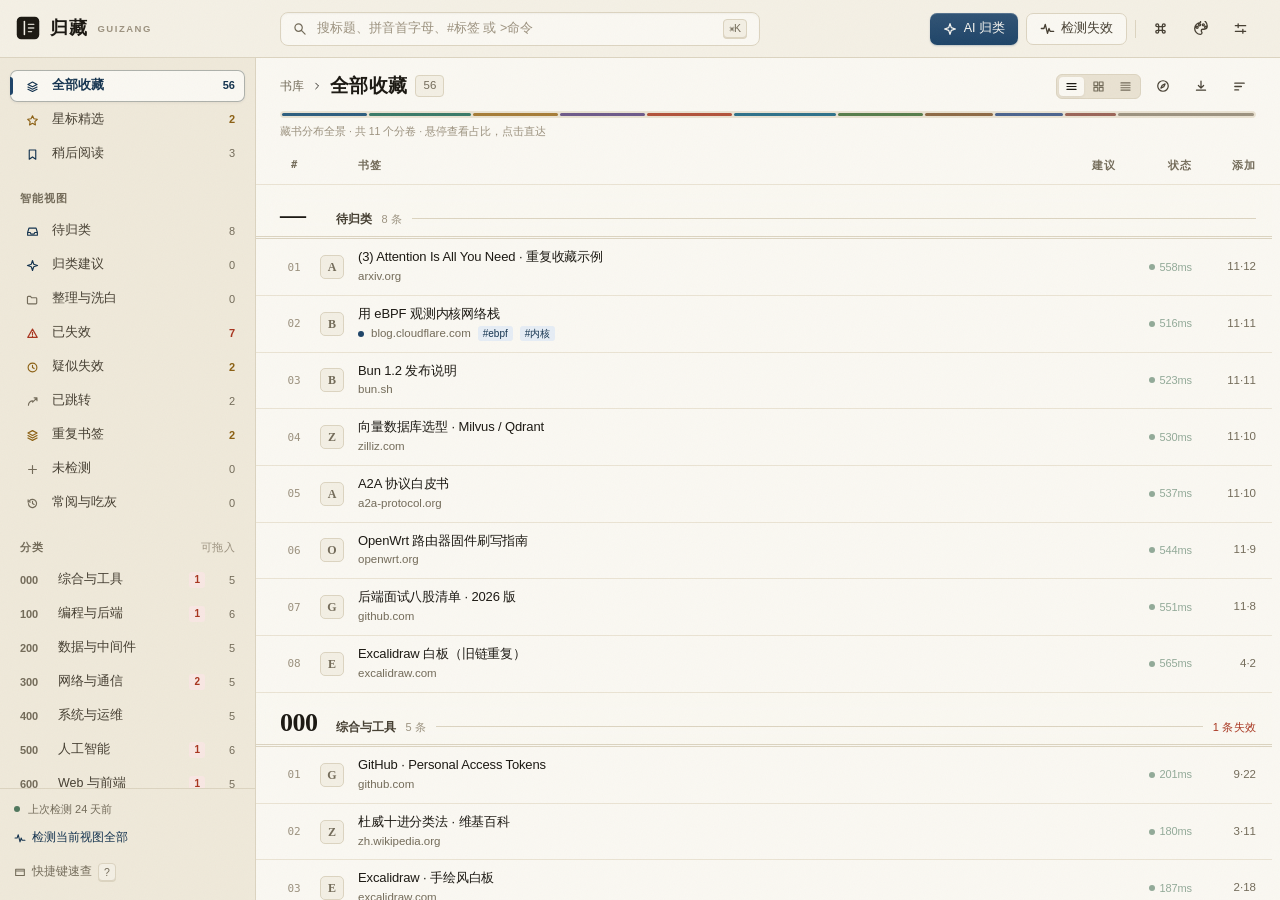
==== commit 5395196e: "feat(ui): 整理工作台改版 + 提交/迁移/血缘统一，接入手册入口（0.27.0） 这批是并行收尾的界面与流程改造，外加手册入口：  整理工作台 - 范围与投影策略改成卡片式三选一：范围（仅待" ====
--- a/ui/manager.html
+++ b/ui/manager.html
@@ -5,7 +5,8 @@
   <meta charset="utf-8" />
   <meta name="viewport" content="width=device-width, initial-scale=1" />
   <title>归藏 · 书库</title>
-  <link rel="stylesheet" href="app.css?v=113" />
+  <script src="theme-boot.js"></script>
+  <link rel="stylesheet" href="app.css?v=117" />
 </head>
 
 <body>
--- a/ui/app.css
+++ b/ui/app.css
@@ -213,6 +213,7 @@
 
 /* 6. 宣纸夜泊 (Dark - 徽墨温润 × 霁蓝微光) */
 [data-theme="dark"]{
+  color-scheme:dark;
   --paper-0:#141311;
   --paper-1:#1B1A17;
   --paper-2:#24221E;
@@ -253,6 +254,7 @@
 
 /* 7. 玄玉泥金 (Lacquer - 深邃黑漆 × 沉穆泥金) */
 [data-theme="lacquer"]{
+  color-scheme:dark;
   --paper-0:#0F1215;
   --paper-1:#161A1F;
   --paper-2:#1E232A;
@@ -293,6 +295,7 @@
 
 /* 8. 夜雨琉璃 (Obsidian - 深空靛蓝 × 冰青琉璃) */
 [data-theme="obsidian"]{
+  color-scheme:dark;
   --paper-0:#0B101B;
   --paper-1:#111827;
   --paper-2:#1A2438;
@@ -304,10 +307,10 @@
   --ink-2:#B2C2D8;
   --ink-3:#7F93B0;
   --ink-4:#546785;
-  --brand:#38BDF8;
-  --brand-2:#56C9FA;
+  --brand:#29A0D6;
+  --brand-2:#3BB4E8;
   --brand-ink:#7DD3FC;
-  --on-brand:#07131E;
+  --on-brand:#05101A;
   --brand-wash:#102A42;
   --dead:#F46552;
   --dead-wash:#331618;
@@ -334,6 +337,7 @@
 /* 跟随系统：默认或明确指定 system 时响应 prefers-color-scheme */
 @media (prefers-color-scheme: dark){
   :root:not([data-theme]), [data-theme="system"]{
+    color-scheme:dark;
     --paper-0:#141311;
     --paper-1:#1B1A17;
     --paper-2:#24221E;
@@ -443,31 +447,34 @@
 
 /* 交互按钮标准 */
 .btn{
-  display:inline-flex;align-items:center;justify-content:center;gap:6px;border-radius:6px;
-  white-space:nowrap;transition:all .16s var(--ease-spring);position:relative;
+  display:inline-flex;align-items:center;justify-content:center;gap:6px;border-radius:7px;
+  white-space:nowrap;position:relative;
+  transition:border-color .15s ease,background-color .15s ease,box-shadow .16s ease,transform .14s var(--ease-spring),opacity .14s ease;
 }
 .btn:active{transform:scale(0.975);}
-.btn-md{height:32px;padding:0 12px;font-size:12.5px;font-weight:500;}
+.btn-md{height:32px;padding:0 13px;font-size:12.5px;font-weight:500;}
 .btn-sm{height:26px;padding:0 9px;font-size:11.5px;font-weight:500;gap:4px;}
 .btn-block{width:100%;}
 .btn-primary{
-  background:var(--brand);color:var(--on-brand);
-  box-shadow:0 1px 3px color-mix(in srgb, var(--brand) 28%, transparent);
+  background:linear-gradient(180deg, color-mix(in srgb, var(--brand) 100%, #fff 9%), var(--brand));
+  color:var(--on-brand);
+  box-shadow:0 1px 2px color-mix(in srgb, var(--brand) 28%, transparent),inset 0 1px 0 rgba(255,255,255,.18);
 }
 .btn-primary:hover{
-  background:var(--brand-2);
-  box-shadow:0 3px 10px color-mix(in srgb, var(--brand) 34%, transparent);
+  background:linear-gradient(180deg, color-mix(in srgb, var(--brand-2) 100%, #fff 10%), var(--brand-2));
+  box-shadow:0 4px 12px color-mix(in srgb, var(--brand) 34%, transparent),inset 0 1px 0 rgba(255,255,255,.22);
 }
 .btn-line{
   border:1px solid var(--rule);color:var(--ink-2);background:var(--paper-0);
 }
-.btn-line:hover{border-color:var(--ink-3);color:var(--ink);background:var(--paper-1);}
+.btn-line:hover{border-color:color-mix(in srgb, var(--brand) 42%, var(--rule));color:var(--ink);background:var(--paper-1);}
 .btn-ghost{color:var(--ink-2);}
 .btn-ghost:hover{background:var(--paper-2);color:var(--ink);}
 .btn-danger-ghost{color:var(--dead);}
 .btn-danger-ghost:hover{background:var(--dead-wash);color:var(--dead);}
 .btn.is-on{background:var(--paper-2);color:var(--ink);}
 .btn:disabled{opacity:.4;cursor:not-allowed;transform:none!important;}
+.btn[hidden]{display:none;}
 
 .v-rule{width:1px;height:18px;background:var(--rule);flex:none;}
 .ibtn{
@@ -507,27 +514,31 @@
 /* ── 顶栏 (Masthead) ────────────────────────── */
 .topbar{
   flex:none;height:58px;display:flex;align-items:center;gap:24px;padding:0 24px 0 16px;
-  background:var(--paper-1);border-bottom:1px solid var(--rule);
+  background:color-mix(in srgb, var(--paper-1) 92%, transparent);
+  backdrop-filter:blur(14px) saturate(130%);-webkit-backdrop-filter:blur(14px) saturate(130%);
+  border-bottom:1px solid var(--rule);
   position:relative;z-index:10;
 }
 .brand{
   width:calc(var(--rail-w, 256px) - 16px);flex:none;display:flex;align-items:center;gap:10px;
 }
 .brand-name{
-  font-family:var(--serif);font-size:17.5px;letter-spacing:.04em;font-weight:600;
+  font-family:var(--serif);font-size:18px;letter-spacing:.04em;font-weight:600;
   color:var(--ink);
 }
 .brand-sub{
-  font-size:10px;letter-spacing:.14em;color:var(--ink-4);padding-top:2px;font-weight:500;
+  font-size:9.5px;letter-spacing:.16em;color:var(--ink-4);padding-top:2px;font-weight:600;
 }
 .search{
-  flex:1;max-width:480px;min-width:120px;display:flex;align-items:center;gap:8px;height:34px;padding:0 11px;
-  background:var(--paper-0);border:1px solid var(--rule);border-radius:6px;color:var(--ink-3);
-  transition:all .18s var(--ease-spring);
-}
+  flex:1;max-width:480px;min-width:120px;display:flex;align-items:center;gap:8px;height:34px;padding:0 12px;
+  background:var(--paper-0);border:1px solid var(--rule);border-radius:8px;color:var(--ink-3);
+  box-shadow:inset 0 1px 2px rgba(0,0,0,.04);
+  transition:border-color .16s ease,box-shadow .18s var(--ease-spring),background-color .16s ease;
+}
+.search:hover{border-color:color-mix(in srgb, var(--brand) 34%, var(--rule));}
 .search:focus-within{
   border-color:var(--brand);
-  box-shadow:0 0 0 3px color-mix(in srgb, var(--brand) 14%, transparent);
+  box-shadow:0 0 0 3px color-mix(in srgb, var(--brand) 15%, transparent),inset 0 1px 2px rgba(0,0,0,.03);
   color:var(--brand-ink);
 }
 .search input{flex:1;min-width:0;width:0;font-size:12.5px;color:var(--ink);}
@@ -582,15 +593,17 @@
 .theme-item.is-active .theme-check{opacity:1;}
 
 .ai-btn{
-  display:flex;align-items:center;gap:7px;height:32px;padding:0 12px;border-radius:6px;
-  background:var(--brand);color:var(--on-brand);font-size:12.5px;font-weight:500;
-  box-shadow:0 1px 3px color-mix(in srgb, var(--brand) 26%, transparent);
-  transition:all .16s var(--ease-spring);white-space:nowrap;
+  display:flex;align-items:center;gap:7px;height:32px;padding:0 13px;border-radius:7px;
+  background:linear-gradient(180deg, color-mix(in srgb, var(--brand) 100%, #fff 9%), var(--brand));
+  color:var(--on-brand);font-size:12.5px;font-weight:500;
+  box-shadow:0 1px 2px color-mix(in srgb, var(--brand) 26%, transparent),inset 0 1px 0 rgba(255,255,255,.18);
+  transition:background-color .15s ease,box-shadow .16s ease,transform .14s var(--ease-spring);white-space:nowrap;
 }
 .ai-btn:hover{
-  background:var(--brand-2);
-  box-shadow:0 4px 12px color-mix(in srgb, var(--brand) 34%, transparent);
-}
+  background:linear-gradient(180deg, color-mix(in srgb, var(--brand-2) 100%, #fff 10%), var(--brand-2));
+  box-shadow:0 4px 14px color-mix(in srgb, var(--brand) 34%, transparent),inset 0 1px 0 rgba(255,255,255,.22);
+}
+.ai-btn:active{transform:scale(0.975);}
 .ai-btn.is-open{
   background:var(--brand-2);
   box-shadow:inset 0 0 0 1px color-mix(in srgb, var(--on-brand) 28%, transparent);
@@ -618,18 +631,34 @@
 }
 .section-aside{font-size:10.5px;letter-spacing:.04em;color:var(--ink-4);font-weight:400;}
 .rail-item{
-  width:100%;display:flex;align-items:center;gap:8px;height:32px;padding:0 10px;border-radius:6px;
-  color:var(--ink-2);text-align:left;transition:all .15s var(--ease-spring);margin-bottom:2px;
-}
-.rail-item:hover{background:var(--paper-2);color:var(--ink);}
+  position:relative;width:100%;display:flex;align-items:center;gap:8px;height:32px;padding:0 10px;border-radius:7px;
+  color:var(--ink-2);text-align:left;margin-bottom:2px;
+  transition:background-color .14s ease,color .14s ease,box-shadow .16s ease,transform .14s var(--ease-spring);
+}
+.rail-item:hover{background:color-mix(in srgb, var(--paper-2) 78%, transparent);color:var(--ink);}
 .rail-item.is-active{
-  background:var(--brand);color:var(--on-brand);
-  box-shadow:0 2px 6px color-mix(in srgb, var(--brand) 28%, transparent);
-}
-.rail-item.is-active .rail-count,
-.rail-item.is-active .rail-name,
-.rail-item.is-active .rail-icon{color:var(--on-brand);}
-.rail-item.is-active .rail-num{color:color-mix(in srgb, var(--on-brand) 82%, transparent);}
+  background:var(--paper-0);color:var(--brand-ink);
+  box-shadow:var(--shadow-sm),inset 0 0 0 1px color-mix(in srgb, var(--brand) 24%, var(--rule));
+}
+.rail-item.is-active::before{
+  content:"";position:absolute;left:0;top:7px;bottom:7px;width:3px;border-radius:0 3px 3px 0;
+  background:var(--brand);
+}
+[data-theme="dark"] .rail-item.is-active,
+[data-theme="lacquer"] .rail-item.is-active,
+[data-theme="obsidian"] .rail-item.is-active{
+  background:color-mix(in srgb, var(--brand) 15%, var(--paper-1));
+  box-shadow:inset 0 0 0 1px color-mix(in srgb, var(--brand) 32%, transparent),inset 0 1px 0 rgba(255,255,255,.07);
+}
+[data-theme="dark"] .rail-item.is-active::before,
+[data-theme="lacquer"] .rail-item.is-active::before,
+[data-theme="obsidian"] .rail-item.is-active::before{
+  box-shadow:0 0 10px color-mix(in srgb, var(--brand) 60%, transparent);
+}
+.rail-item.is-active .rail-name{color:var(--brand-ink);font-weight:600;}
+.rail-item.is-active .rail-icon{color:var(--brand-ink);}
+.rail-item.is-active .rail-count{color:var(--brand-ink);font-weight:600;}
+.rail-item.is-active .rail-num{color:var(--brand-ink);}
 .rail-num{
   flex:none;width:30px;font-size:11px;letter-spacing:-.01em;
   color:var(--ink-3);font-variant-numeric:tabular-nums;font-weight:600;
@@ -651,8 +680,82 @@
   color:var(--dead);background:var(--dead-wash);font-variant-numeric:tabular-nums;
 }
 .rail-item.is-active .rail-bad{
-  color:var(--on-brand);background:color-mix(in srgb, var(--on-brand) 22%, transparent);
-}
+  color:var(--dead);background:var(--dead-wash);
+}
+/* 拆出来的二级：缩进挂在父类下面，带纤细树形引导线与丝滑折叠动画 */
+.rail-branch{display:flex;flex-direction:column;}
+.rail-children{
+  display:grid;grid-template-rows:1fr;opacity:1;
+  transition:grid-template-rows .24s var(--ease-spring),opacity .18s ease;
+}
+.rail-branch.is-collapsed .rail-children{
+  grid-template-rows:0fr;opacity:0;pointer-events:none;
+}
+.rail-children-inner{
+  overflow:hidden;position:relative;
+}
+.rail-children-inner::before{
+  content:"";position:absolute;left:18px;top:3px;bottom:8px;width:1px;
+  background:var(--rule);opacity:.8;pointer-events:none;
+}
+.rail-item.is-sub{height:28px;padding-left:28px;}
+.rail-item.is-sub .rail-num{width:26px;font-size:10.5px;font-weight:500;color:var(--ink-4);}
+.rail-item.is-sub .rail-name{font-size:12px;font-weight:400;}
+.rail-item.is-sub.is-active .rail-name{font-weight:500;}
+.rail-fold-pill{
+  flex:none;display:inline-flex;align-items:center;gap:3px;height:18px;
+  font-size:10px;line-height:1;padding:0 6px 0 4px;border-radius:99px;
+  color:var(--ink-3);background:var(--paper-2);border:1px solid transparent;
+  font-variant-numeric:tabular-nums;cursor:pointer;
+  transition:background-color .14s ease,color .14s ease,border-color .14s ease,transform .14s var(--ease-spring);
+}
+.rail-fold-pill:hover{
+  background:var(--brand-wash);color:var(--brand-ink);
+  border-color:color-mix(in srgb, var(--brand) 30%, transparent);
+}
+.rail-fold-pill:active{transform:scale(0.94);}
+.rail-fold-pill .icon{
+  transition:transform .22s var(--ease-spring);
+  transform:rotate(90deg);
+}
+.rail-branch.is-collapsed .rail-fold-pill .icon{
+  transform:rotate(0deg);
+}
+.rail-item.is-active .rail-fold-pill{
+  color:var(--brand-ink);background:var(--brand-wash);
+  border-color:color-mix(in srgb, var(--brand) 22%, transparent);
+}
+.rail-branch.is-collapsed .rail-fold-pill.has-active-child{
+  color:var(--brand-ink);background:var(--brand-wash);
+  border-color:color-mix(in srgb, var(--brand) 42%, transparent);
+}
+.rail-fold-all{
+  display:inline-flex;align-items:center;gap:3px;height:18px;padding:0 6px;border-radius:99px;
+  font-size:10px;font-weight:500;letter-spacing:.02em;text-transform:none;
+  color:var(--ink-3);background:color-mix(in srgb, var(--paper-2) 70%, transparent);
+  border:1px solid transparent;cursor:pointer;
+  transition:background-color .14s ease,color .14s ease,border-color .14s ease;
+}
+.rail-fold-all:hover{
+  color:var(--brand-ink);background:var(--brand-wash);
+  border-color:color-mix(in srgb, var(--brand) 28%, transparent);
+}
+.rail-fold-all .icon{transition:transform .2s var(--ease-spring);}
+.rail-fold-all.is-all-collapsed .icon{transform:rotate(-90deg);}
+
+/* 一级目录被拆成二级后：本目录可能是空的，给一组子类入口，别让它看起来像废弃目录 */
+.sub-chips{margin:14px 0 4px;}
+.sub-chips-head{font-size:11.5px;color:var(--ink-3);margin-bottom:8px;}
+.sub-chips-list{display:flex;flex-wrap:wrap;gap:6px;}
+.sub-chip{
+  display:inline-flex;align-items:baseline;gap:7px;padding:6px 10px;border-radius:6px;
+  border:1px solid var(--rule);background:var(--paper-0);color:var(--ink-2);
+  font-size:12px;transition:all .14s var(--ease-spring);
+}
+.sub-chip:hover{border-color:var(--brand);color:var(--brand-ink);background:var(--brand-wash);}
+.sub-chip-num{font-size:10.5px;color:var(--ink-4);font-variant-numeric:tabular-nums;}
+.sub-chip-name{font-weight:500;}
+.sub-chip-count{font-size:11px;color:var(--ink-3);font-variant-numeric:tabular-nums;}
 
 .rail-foot{
   flex:none;border-top:1px solid var(--rule);padding:12px 14px 14px;
@@ -662,11 +765,12 @@
 .dot-idle{width:6px;height:6px;border-radius:50%;background:var(--ok);opacity:.85;flex:none;}
 .rail-foot-link{
   display:flex;align-items:center;gap:6px;font-size:11.5px;color:var(--brand-ink);
-  padding:3px 0;text-align:left;font-weight:500;transition:all .14s ease;
-}
-.rail-foot-link:hover{color:var(--brand);text-decoration:underline;}
-.rail-foot-link.is-subtle{color:var(--ink-3);margin-top:2px;font-weight:400;}
-.rail-foot-link.is-subtle:hover{color:var(--ink);}
+  padding:5px 8px;margin:0 -8px;border-radius:6px;text-align:left;font-weight:500;
+  transition:background-color .14s ease,color .14s ease;
+}
+.rail-foot-link:hover{background:color-mix(in srgb, var(--brand) 10%, transparent);color:var(--brand-ink);}
+.rail-foot-link.is-subtle{color:var(--ink-3);margin-top:0;font-weight:400;}
+.rail-foot-link.is-subtle:hover{background:var(--paper-2);color:var(--ink);}
 
 /* ── 列表主栏 (List Canvas) ─────────────────── */
 .list-pane{
@@ -701,8 +805,8 @@
   flex:none;padding:0 24px 12px;font-size:12px;color:var(--ink-2);max-width:68ch;line-height:1.75;
 }
 .col-head{
-  flex:none;display:grid;grid-template-columns:22px 26px minmax(0,1fr) 72px 64px 52px;gap:12px;
-  align-items:center;padding:4px 24px 8px;border-bottom:1px solid var(--rule);
+  flex:none;display:grid;grid-template-columns:28px 26px minmax(0,1fr) 72px 64px 52px;gap:12px;
+  align-items:center;padding:4px 24px 8px;border-bottom:1px solid var(--rule-soft);
   font-size:10.5px;font-weight:600;letter-spacing:.08em;color:var(--ink-3);text-transform:uppercase;
   white-space:nowrap;background:var(--paper-0);
 }
@@ -714,7 +818,7 @@
 
 /* 书签行 (Row Items) — 右内边距 16px + 8px 滚动条槽 = 与表头 24px 严格对齐 */
 .row{
-  position:relative;display:grid;grid-template-columns:22px 26px minmax(0,1fr) 72px 64px 52px;gap:12px;
+  position:relative;display:grid;grid-template-columns:28px 26px minmax(0,1fr) 72px 64px 52px;gap:12px;
   align-items:center;padding:9px 16px 9px 24px;border-bottom:1px solid var(--rule-soft);cursor:pointer;
   transition:background .14s var(--ease-spring),box-shadow .14s var(--ease-spring);min-height:46px;
 }
@@ -724,11 +828,49 @@
   background:var(--brand-wash);box-shadow:inset 3px 0 0 var(--brand);
 }
 .row-narrow{grid-template-columns:26px minmax(0,1fr) auto;padding:8px 12px;}
-.row-narrow .cb,.row-narrow .row-suggest,.row-narrow .row-date{display:none;}
+.row-narrow .row-lead,.row-narrow .cb,.row-narrow .row-suggest,.row-narrow .row-date{display:none;}
+
+/* 序号 ↔ 复选框原位互换（平时呈卷次序号，悬停 / 聚焦 / 批量勾选态原地切复选框） */
+.row-lead{
+  position:relative;width:28px;height:22px;display:grid;place-items:center;flex:none;
+}
+.row-idx{
+  grid-area:1/1;font-family:var(--mono);font-size:11px;font-weight:500;line-height:1;
+  color:var(--ink-4);font-variant-numeric:tabular-nums;letter-spacing:-.02em;user-select:none;
+  transition:opacity .13s ease,transform .14s var(--ease-spring),color .14s ease;
+}
+.col-head .row-idx{font-size:10.5px;color:var(--ink-3);font-weight:600;}
+.row-active .row-idx{color:var(--brand-ink);font-weight:600;}
+.row-lead .cb{
+  grid-area:1/1;opacity:0;transform:scale(.86);pointer-events:none;
+}
+.row:hover .row-lead .row-idx,
+.row:focus-within .row-lead .row-idx,
+.row-lead:has(.cb-on) .row-idx,
+.list-scroll.has-sel .row-lead .row-idx,
+.col-head:hover .row-lead .row-idx,
+.col-head:focus-within .row-lead .row-idx,
+.col-head-host.has-sel .row-lead .row-idx{
+  opacity:0;transform:scale(.84);pointer-events:none;
+}
+.row:hover .row-lead .cb,
+.row:focus-within .row-lead .cb,
+.row-lead:has(.cb-on) .cb,
+.list-scroll.has-sel .row-lead .cb,
+.col-head:hover .row-lead .cb,
+.col-head:focus-within .row-lead .cb,
+.col-head-host.has-sel .row-lead .cb{
+  opacity:1;transform:scale(1);pointer-events:auto;
+}
+@media (hover:none){
+  .row-lead .row-idx{opacity:0;pointer-events:none;}
+  .row-lead .cb{opacity:1;transform:none;pointer-events:auto;}
+}
 
 .cb{
   width:16px;height:16px;border:1px solid var(--ink-4);border-radius:4px;display:grid;place-items:center;
-  color:var(--on-brand);flex:none;transition:all .14s var(--ease-spring);background:var(--paper-0);
+  color:var(--on-brand);flex:none;background:var(--paper-0);
+  transition:opacity .13s ease,transform .15s var(--ease-spring),border-color .14s ease,background-color .14s ease,box-shadow .14s ease;
 }
 .cb:hover{border-color:var(--ink-2);background:var(--paper-1);}
 .cb-on{
@@ -913,7 +1055,7 @@
 .sg-top{display:flex;align-items:flex-start;gap:8px;}
 .sg-title{
   flex:1;text-align:left;font-size:12.5px;line-height:1.5;color:var(--ink);font-weight:500;
-  display:-webkit-box;-webkit-line-clamp:2;-webkit-box-orient:vertical;overflow:hidden;
+  display:-webkit-box;-webkit-line-clamp:2;line-clamp:2;-webkit-box-orient:vertical;overflow:hidden;
 }
 .sg-title:hover{color:var(--brand-ink);}
 .sg-conf{
@@ -932,6 +1074,7 @@
 .sg-arrow{color:var(--ink-4);}
 .sg-unsure-tag{font-size:10px;color:var(--warn);background:var(--warn-wash);padding:1px 5px;border-radius:3px;}
 .sg-why{font-size:11.5px;color:var(--ink-2);line-height:1.7;margin-top:6px;}
+.sg-lineage{font-size:10.5px;color:var(--ink-4);font-family:var(--mono);margin-top:3px;letter-spacing:.01em;}
 .sg-actions{display:flex;gap:6px;margin-top:10px;}
 .sg-picker{display:grid;grid-template-columns:1fr 1fr;gap:4px;margin-top:10px;max-height:220px;overflow:auto;}
 .sg-pick{
@@ -1085,14 +1228,14 @@
   .rail-item{justify-content:center;padding:0;height:30px;}
   .rail-num{width:auto;font-size:11.5px;}
   .rail-icon{width:auto;}
-  .rail-name,.rail-count,.rail-bad,.rail .section-label,.rail-foot,.rail-tags{display:none;}
+  .rail-name,.rail-count,.rail-bad,.rail-fold-pill,.rail-children,.rail .section-label,.rail-foot,.rail-tags{display:none;}
   .topbar{padding:0 16px 0 0;gap:24px;}
   .brand{width:60px;padding-left:0;justify-content:center;}
   .brand-name,.brand-sub{display:none;}
   .inspector{width:320px;}
 }
 @media (max-width:860px){
-  .col-head,.row:not(.row-narrow){grid-template-columns:22px 26px minmax(0,1fr) 64px 48px;}
+  .col-head,.row:not(.row-narrow){grid-template-columns:28px 26px minmax(0,1fr) 64px 48px;}
   .row-suggest,.col-c1{display:none;}
   .search{max-width:none;}
 }
@@ -1117,6 +1260,8 @@
   .rail.is-mobile-open .rail-name{display:block;}
   .rail.is-mobile-open .rail-count,
   .rail.is-mobile-open .rail-bad{display:inline-block;}
+  .rail.is-mobile-open .rail-fold-pill{display:inline-flex;}
+  .rail.is-mobile-open .rail-children{display:grid;}
   .rail.is-mobile-open .section-label,
   .rail.is-mobile-open .rail-foot,
   .rail.is-mobile-open .rail-tags{display:flex;}
@@ -1148,7 +1293,7 @@
   .top-actions{gap:4px;}
   .top-actions .v-rule{display:none;}
   .ai-btn{padding:0 9px;}
-  .col-head,.row:not(.row-narrow){grid-template-columns:22px 26px minmax(0,1fr) 60px;}
+  .col-head,.row:not(.row-narrow){grid-template-columns:28px 26px minmax(0,1fr) 60px;}
   .row-date,.col-c3{display:none;}
   .ai-btn span:not(.ai-badge){display:none;}
 }
@@ -1188,8 +1333,8 @@
 .plan-row:hover{background:var(--paper-0);}
 .plan-row-top{display:flex;align-items:flex-start;gap:6px;}
 .plan-title{
-  flex:1;min-width:0;font-size:12px;font-weight:500;line-height:1.45;color:var(--ink);
-  display:-webkit-box;-webkit-line-clamp:2;-webkit-box-orient:vertical;overflow:hidden;
+  flex:1;min-width:0;font-size:12.5px;font-weight:500;line-height:1.45;color:var(--ink);
+  display:-webkit-box;-webkit-line-clamp:2;line-clamp:2;-webkit-box-orient:vertical;overflow:hidden;
 }
 .plan-drop{width:22px;height:22px;margin-top:-2px;}
 .plan-row-bot{display:flex;align-items:center;gap:8px;min-width:0;}
@@ -1230,6 +1375,7 @@
   padding:1px 6px;border-radius:3px;
 }
 .rail-tags{display:flex;flex-wrap:wrap;gap:5px;padding:4px 10px 8px;}
+@media (max-width:1080px){.rail:not(.is-mobile-open) .rail-tags{display:none;}}
 .rail-tag-chip{
   font-size:11px;color:var(--ink-2);background:var(--paper-0);border:1px solid var(--rule);
   border-radius:4px;padding:2px 7px;transition:all .14s ease;display:inline-flex;align-items:center;gap:4px;
@@ -1261,7 +1407,7 @@
 .serendipity-card:hover{border-color:var(--brand);transform:translateY(-1px);box-shadow:var(--shadow-sm);}
 .serendipity-card-title{
   font-size:12px;font-weight:500;color:var(--ink);line-height:1.4;
-  display:-webkit-box;-webkit-line-clamp:2;-webkit-box-orient:vertical;overflow:hidden;
+  display:-webkit-box;-webkit-line-clamp:2;line-clamp:2;-webkit-box-orient:vertical;overflow:hidden;
 }
 .serendipity-card-meta{
   display:flex;align-items:center;gap:6px;font-size:10.5px;color:var(--ink-3);margin-top:auto;
@@ -1478,14 +1624,14 @@
   gap:12px;padding:12px 16px 20px 24px;
 }
 .card-tile{
-  position:relative;display:flex;flex-direction:column;gap:8px;padding:13px 14px 12px;
-  border-radius:9px;background:var(--paper-1);border:1px solid var(--rule);
+  position:relative;display:flex;flex-direction:column;gap:9px;padding:15px 16px 13px;
+  border-radius:11px;background:var(--paper-1);border:1px solid var(--rule);
   cursor:pointer;overflow:hidden;min-width:0;
-  transition:transform .18s var(--ease-spring),border-color .16s ease,box-shadow .18s ease,background .16s ease;
+  transition:transform .18s var(--ease-spring),border-color .16s ease,box-shadow .18s ease,background-color .16s ease;
 }
 .card-tile::before{
-  content:"";position:absolute;top:0;left:0;right:0;height:3px;
-  background:var(--tile-accent, var(--brand));opacity:.72;transition:opacity .16s;
+  content:"";position:absolute;top:0;left:0;right:0;height:2.5px;
+  background:var(--tile-accent, var(--brand));opacity:.68;transition:opacity .16s;
 }
 .card-tile::after{
   content:"";position:absolute;inset:0;pointer-events:none;opacity:0;transition:opacity .22s ease;
@@ -1504,7 +1650,7 @@
 .card-tile-spacer{flex:1;}
 .card-tile-title{
   font-size:13px;font-weight:600;line-height:1.45;color:var(--ink);
-  display:-webkit-box;-webkit-line-clamp:2;-webkit-box-orient:vertical;overflow:hidden;
+  display:-webkit-box;-webkit-line-clamp:2;line-clamp:2;-webkit-box-orient:vertical;overflow:hidden;
 }
 .card-tile.row-active .card-tile-title{color:var(--brand-ink);}
 .card-tile-host{
@@ -1513,7 +1659,7 @@
 .card-tile-note{
   font-size:11px;line-height:1.5;color:var(--ink-2);padding:5px 8px;border-radius:4px;
   background:color-mix(in srgb, var(--paper-0) 75%, transparent);border-left:2px solid var(--rule);
-  display:-webkit-box;-webkit-line-clamp:2;-webkit-box-orient:vertical;overflow:hidden;
+  display:-webkit-box;-webkit-line-clamp:2;line-clamp:2;-webkit-box-orient:vertical;overflow:hidden;
 }
 .card-tile-foot{
   display:flex;align-items:center;gap:6px;flex-wrap:wrap;margin-top:auto;padding-top:4px;
@@ -1677,3 +1823,433 @@
 }
 
 
+.sg-note{ background:var(--warn-wash, #F8F3E3); border-color:var(--warn, #B98A2E); }
+
+/* 整理：每轮条数（分段小按钮） */
+.plan-limit{ display:flex; align-items:center; gap:6px; margin:12px 0 6px; flex-wrap:wrap; }
+.plan-limit-label{ font-size:11px; color:var(--ink-3); letter-spacing:.04em; }
+.plan-limit .seg-tab{ padding:4px 10px; font-size:11.5px; }
+
+/* 整理计划：二级小标题 */
+.plan-sub-head{ display:flex; gap:8px; align-items:baseline; margin:10px 0 4px; padding-left:10px;
+  font-size:11.5px; color:var(--ink-3); border-left:2px solid var(--rule); }
+.plan-sub-head span{ font-variant-numeric:tabular-nums; color:var(--ink-4); }
+
+/* 整理视图：从右侧抽屉搬进主区后，给它一个可读的行宽与留白 */
+.organize-view{ max-width:940px; margin:0 auto; padding:24px 28px 48px; }
+.organize-view .insp-head{ padding:0 0 18px; border-bottom:1px solid var(--rule-soft); }
+.organize-view .insp-body{ padding:14px 0 0; }
+.organize-view .plan-empty{ padding:20px 0 8px; gap:14px; }
+.organize-view .plan-foot{ position:sticky; bottom:0; background:color-mix(in srgb, var(--paper-0) 94%, transparent); backdrop-filter:blur(12px); -webkit-backdrop-filter:blur(12px); border-top:1px solid var(--rule); margin-top:14px; }
+@media (max-width:720px){
+  .organize-view{ padding:14px 14px 36px; }
+}
+
+/* 整理工作台：双栏典藏标题头（取代撑满整宽的巨型 Tab） */
+.org-masthead{
+  display:flex;align-items:flex-end;justify-content:space-between;gap:14px;flex-wrap:wrap;
+}
+.org-masthead-left{display:flex;flex-direction:column;gap:5px;min-width:0;}
+.org-masthead-title{
+  font-family:var(--serif);font-size:26px;font-weight:600;line-height:1.18;
+  letter-spacing:.01em;color:var(--ink);
+}
+.org-masthead-right{display:flex;align-items:center;gap:8px;flex:none;}
+.org-masthead-right .seg-tabs{padding:3px;border-radius:8px;}
+.org-masthead-right .seg-tab{padding:5px 14px;font-size:12px;border-radius:6px;}
+
+@keyframes gzRiseIn{
+  from{opacity:0;transform:translateY(8px);}
+  to{opacity:1;transform:translateY(0);}
+}
+.org-card:nth-child(1){animation:gzRiseIn .24s var(--ease-spring) both;}
+.org-card:nth-child(2){animation:gzRiseIn .24s var(--ease-spring) .04s both;}
+.org-card:nth-child(3){animation:gzRiseIn .24s var(--ease-spring) .08s both;}
+.plan-kpi{animation:gzRiseIn .2s var(--ease-spring) both;}
+.plan-group{animation:gzRiseIn .22s var(--ease-spring) both;}
+
+.url-box.is-copied{
+  border-color:var(--ok);background:var(--ok-wash);color:var(--ok);
+}
+.url-box.is-copied .url-box-icon{color:var(--ok);}
+
+/* 应用内确认 / 多动作弹窗：替代 window.confirm */
+.gt-dialog-mask{
+  position:fixed;inset:0;z-index:300;padding:24px;display:grid;place-items:center;
+  background:color-mix(in srgb, var(--ink) 38%, transparent);
+  backdrop-filter:blur(6px) saturate(125%);-webkit-backdrop-filter:blur(6px) saturate(125%);
+  animation:fadeOverlay .16s ease-out;
+}
+.gt-dialog{
+  width:min(440px,100%);background:var(--paper-0);border:1px solid var(--rule);
+  border-radius:14px;padding:20px 22px 16px;
+  box-shadow:var(--shadow-lg),0 0 0 1px color-mix(in srgb, var(--ink) 6%, transparent),inset 0 1px 0 rgba(255,255,255,.12);
+  animation:scaleSheet .18s var(--ease-spring);
+}
+.gt-dialog-head{display:flex;align-items:center;gap:11px;margin-bottom:10px;}
+.gt-dialog-ico{
+  width:32px;height:32px;border-radius:8px;display:grid;place-items:center;flex:none;
+  background:var(--brand-wash);color:var(--brand-ink);
+  border:1px solid color-mix(in srgb, var(--brand) 24%, transparent);
+}
+.gt-dialog-ico.is-danger{
+  background:var(--dead-wash);color:var(--dead);
+  border-color:color-mix(in srgb, var(--dead) 28%, transparent);
+}
+.gt-dialog-title{font-family:var(--serif);font-size:16px;font-weight:600;color:var(--ink);letter-spacing:.01em;}
+.gt-dialog-body{font-size:12.5px;line-height:1.78;color:var(--ink-2);padding-left:43px;}
+.gt-dialog-actions{display:flex;justify-content:flex-end;gap:8px;margin-top:20px;}
+.gt-dialog-actions .btn.is-danger{
+  background:var(--dead);color:#fff;border-color:var(--dead);
+}
+.gt-dialog-actions .btn.is-danger:hover{background:var(--dead);filter:brightness(1.06);}
+
+/* ── v0.8 现代精密交互工作台系统 (Tactile Controls / Bento Cards / Steppers) ── */
+
+/* 1. 现代药丸滑动开关（替代原生 checkbox） */
+.gz-switch-row{
+  display:flex;align-items:center;justify-content:space-between;gap:14px;
+  padding:11px 14px;border-radius:9px;background:var(--paper-1);
+  border:1px solid var(--rule);cursor:pointer;
+  transition:border-color .16s ease,background .16s ease,box-shadow .16s ease;
+}
+.gz-switch-row:hover{border-color:color-mix(in srgb, var(--brand) 42%, var(--rule));background:var(--paper-0);}
+.gz-switch-row.is-compact{padding:8px 12px;border-radius:8px;}
+.gz-switch-row.is-disabled{opacity:.56;cursor:not-allowed;}
+.gz-switch-copy{flex:1;min-width:0;display:flex;flex-direction:column;gap:2px;}
+.gz-switch-title{font-size:12.5px;font-weight:500;color:var(--ink);display:flex;align-items:center;gap:6px;flex-wrap:wrap;}
+.gz-switch-desc{font-size:11px;color:var(--ink-3);line-height:1.5;}
+.gz-switch{
+  position:relative;display:inline-flex;align-items:center;flex:none;
+  width:38px;height:22px;cursor:pointer;
+}
+.gz-switch input{
+  position:absolute;opacity:0;width:100%;height:100%;margin:0;cursor:pointer;z-index:2;
+}
+.gz-switch-track{
+  width:38px;height:22px;border-radius:99px;background:var(--paper-2);
+  border:1px solid var(--rule);position:relative;
+  transition:background .2s var(--ease-spring),border-color .2s ease,box-shadow .2s ease;
+}
+.gz-switch-track::after{
+  content:"";position:absolute;top:2px;left:2px;width:16px;height:16px;border-radius:50%;
+  background:var(--paper-0);box-shadow:0 1px 3px rgba(0,0,0,.22);
+  transition:transform .22s var(--ease-spring),background .18s ease;
+}
+.gz-switch input:checked + .gz-switch-track{
+  background:var(--brand);border-color:var(--brand);
+  box-shadow:0 0 0 3px color-mix(in srgb, var(--brand) 16%, transparent);
+}
+.gz-switch input:checked + .gz-switch-track::after{
+  transform:translateX(16px);background:#FFFFFF;box-shadow:0 1px 4px rgba(0,0,0,.32);
+}
+.gz-switch input:focus-visible + .gz-switch-track{
+  outline:2px solid var(--brand);outline-offset:2px;
+}
+
+/* 2. 状态指示微灯与现代微徽章 (Status LED & Tech Pills) */
+.led-dot{
+  width:7px;height:7px;border-radius:50%;flex:none;display:inline-block;
+  background:var(--ink-4);
+}
+.led-dot.is-ok{
+  background:var(--ok);
+  box-shadow:0 0 0 3px color-mix(in srgb, var(--ok) 22%, transparent);
+}
+.led-dot.is-warn{
+  background:var(--warn);
+  box-shadow:0 0 0 3px color-mix(in srgb, var(--warn) 22%, transparent);
+}
+.led-dot.is-dead{
+  background:var(--dead);
+  box-shadow:0 0 0 3px color-mix(in srgb, var(--dead) 24%, transparent);
+}
+.led-dot.is-brand{
+  background:var(--brand);
+  box-shadow:0 0 0 3px color-mix(in srgb, var(--brand) 22%, transparent);
+}
+.tech-pill{
+  display:inline-flex;align-items:center;gap:5px;padding:3px 9px;border-radius:99px;
+  font-size:11px;font-weight:500;color:var(--ink-2);background:var(--paper-1);
+  border:1px solid var(--rule);white-space:nowrap;font-variant-numeric:tabular-nums;
+}
+.tech-pill.is-brand{background:var(--brand-wash);color:var(--brand-ink);border-color:color-mix(in srgb, var(--brand) 28%, var(--rule));}
+.tech-pill.is-ok{background:var(--ok-wash);color:var(--ok);border-color:color-mix(in srgb, var(--ok) 28%, var(--rule));}
+.tech-pill.is-warn{background:var(--warn-wash);color:var(--warn);border-color:color-mix(in srgb, var(--warn) 30%, var(--rule));}
+.tech-pill.is-dead{background:var(--dead-wash);color:var(--dead);border-color:color-mix(in srgb, var(--dead) 30%, var(--rule));}
+.tech-pill.is-link{cursor:pointer;transition:all .15s var(--ease-spring);}
+.tech-pill.is-link:hover{border-color:var(--brand);color:var(--brand-ink);transform:translateY(-1px);}
+
+.lineage-pill{
+  display:inline-flex;align-items:center;gap:4px;padding:1px 6px;border-radius:4px;
+  font-family:var(--mono);font-size:10px;color:var(--ink-3);
+  background:var(--paper-1);border:1px solid var(--rule-soft);white-space:nowrap;
+}
+.source-pill{
+  display:inline-flex;align-items:center;gap:3px;padding:1px 6px;border-radius:4px;
+  font-size:10px;font-weight:500;white-space:nowrap;
+  background:var(--paper-2);color:var(--ink-2);
+}
+.source-pill.is-model{background:var(--brand-wash);color:var(--brand-ink);}
+.source-pill.is-learned{background:var(--ok-wash);color:var(--ok);}
+.source-pill.is-unsure{background:var(--warn-wash);color:var(--warn);}
+
+/* 3. 整理工作台：头部遥测条 + 可视化模式 Bento 卡片 */
+.org-telemetry{
+  display:flex;align-items:center;gap:8px;flex-wrap:wrap;
+  padding:10px 13px;border-radius:9px;background:var(--paper-1);
+  border:1px solid var(--rule);margin-bottom:14px;width:100%;
+}
+.org-telemetry-gap{flex:1;}
+
+.org-section-cap{
+  display:flex;align-items:center;justify-content:space-between;width:100%;
+  font-size:11px;font-weight:600;letter-spacing:.05em;color:var(--ink-3);
+  text-transform:uppercase;margin:6px 0 2px;
+}
+
+.org-card-grid{
+  display:grid;grid-template-columns:repeat(3, minmax(0, 1fr));gap:10px;width:100%;
+}
+@media (max-width:760px){
+  .org-card-grid{grid-template-columns:1fr;}
+}
+.org-card{
+  position:relative;display:flex;flex-direction:column;gap:9px;padding:16px 17px 15px;
+  border-radius:12px;background:var(--paper-1);border:1px solid var(--rule);
+  text-align:left;cursor:pointer;overflow:hidden;
+  transition:transform .16s var(--ease-spring),border-color .16s ease,background-color .16s ease,box-shadow .18s ease;
+}
+.org-card::before{
+  content:"";position:absolute;top:0;left:0;right:0;height:2px;
+  background:linear-gradient(90deg, var(--brand), color-mix(in srgb, var(--brand) 30%, transparent));
+  opacity:0;transition:opacity .18s ease;
+}
+.org-card::after{
+  content:"";position:absolute;inset:0;pointer-events:none;opacity:0;transition:opacity .22s ease;
+  background:radial-gradient(240px circle at var(--mx, 50%) var(--my, 0%), color-mix(in srgb, var(--brand) 13%, transparent), transparent 72%);
+}
+.org-card:hover{
+  transform:translateY(-2px);background:var(--paper-0);
+  border-color:color-mix(in srgb, var(--brand) 44%, var(--rule));
+  box-shadow:var(--shadow-md);
+}
+.org-card:hover::after{opacity:1;}
+.org-card:active{transform:translateY(0) scale(0.988);}
+.org-card.is-active{
+  background:color-mix(in srgb, var(--brand-wash) 76%, var(--paper-0));
+  border-color:color-mix(in srgb, var(--brand) 72%, var(--rule));
+  box-shadow:0 0 0 1px color-mix(in srgb, var(--brand) 55%, transparent),var(--shadow-sm);
+}
+.org-card.is-active::before{opacity:1;}
+.org-card-idx{
+  font-family:var(--mono);font-size:10px;font-weight:600;letter-spacing:.06em;
+  color:var(--ink-4);margin-right:2px;
+}
+.org-card.is-active .org-card-idx{color:var(--brand-ink);opacity:.75;}
+.org-card-top{display:flex;align-items:center;gap:8px;}
+.org-card-ico{
+  width:30px;height:30px;border-radius:7px;display:grid;place-items:center;flex:none;
+  background:var(--paper-0);border:1px solid var(--rule);color:var(--ink-2);
+  transition:all .16s var(--ease-spring);
+}
+.org-card.is-active .org-card-ico{
+  background:var(--brand);border-color:var(--brand);color:var(--on-brand);
+}
+.org-card-badge{
+  margin-left:auto;font-size:10.5px;font-weight:600;font-variant-numeric:tabular-nums;
+  padding:2px 7px;border-radius:99px;background:var(--paper-0);color:var(--ink-3);
+  border:1px solid var(--rule-soft);
+}
+.org-card.is-active .org-card-badge{
+  background:color-mix(in srgb, var(--brand) 14%, var(--paper-0));
+  color:var(--brand-ink);border-color:color-mix(in srgb, var(--brand) 30%, transparent);
+}
+.org-card-badge.is-warn{background:var(--warn-wash);color:var(--warn);border-color:color-mix(in srgb, var(--warn) 30%, transparent);}
+.org-card-title{font-size:13.5px;font-weight:600;color:var(--ink);line-height:1.3;}
+.org-card.is-active .org-card-title{color:var(--brand-ink);}
+.org-card-desc{font-size:11.5px;color:var(--ink-3);line-height:1.55;}
+.org-card-tags{display:flex;flex-wrap:wrap;gap:4px;margin-top:auto;padding-top:2px;}
+.org-card-tag{
+  font-size:10px;padding:1px 6px;border-radius:4px;
+  background:color-mix(in srgb, var(--paper-0) 75%, transparent);
+  color:var(--ink-3);border:1px solid var(--rule-soft);
+}
+.org-card.is-active .org-card-tag{
+  background:color-mix(in srgb, var(--paper-0) 85%, transparent);color:var(--brand-ink);
+}
+
+/* 参数条卡片（每轮上限 + 开关区） */
+.org-bar-card{
+  width:100%;display:flex;align-items:center;justify-content:space-between;gap:12px;flex-wrap:wrap;
+  padding:11px 14px;border-radius:9px;background:var(--paper-1);border:1px solid var(--rule);
+}
+.org-bar-label{display:flex;align-items:center;gap:8px;font-size:12.5px;font-weight:500;color:var(--ink);}
+.org-bar-sub{font-size:11px;color:var(--ink-3);font-weight:400;}
+.org-cta-bar{
+  width:100%;display:flex;align-items:center;gap:12px;flex-wrap:wrap;margin-top:6px;
+}
+.org-cta-note{font-size:11.5px;color:var(--ink-3);display:inline-flex;align-items:center;gap:5px;}
+
+/* 警示条现代化 */
+.alert-card{
+  width:100%;display:flex;align-items:flex-start;gap:11px;padding:12px 14px;border-radius:9px;
+  background:var(--warn-wash);border:1px solid color-mix(in srgb, var(--warn) 34%, var(--rule));
+  color:var(--ink);font-size:12px;line-height:1.6;
+}
+.alert-card.is-dead{
+  background:var(--dead-wash);border-color:color-mix(in srgb, var(--dead) 34%, var(--rule));
+}
+.alert-card-ico{
+  width:26px;height:26px;border-radius:6px;display:grid;place-items:center;flex:none;
+  background:color-mix(in srgb, var(--warn) 18%, var(--paper-0));color:var(--warn);
+}
+.alert-card.is-dead .alert-card-ico{
+  background:color-mix(in srgb, var(--dead) 18%, var(--paper-0));color:var(--dead);
+}
+.alert-card-body{flex:1;min-width:0;}
+.alert-card-title{font-weight:600;color:var(--ink);margin-bottom:2px;}
+.alert-card-acts{display:flex;gap:6px;flex-wrap:wrap;margin-top:8px;}
+
+/* 4. 实时阶段管线步进器 (Live Pipeline Stepper) */
+.pipeline-card{
+  padding:18px 20px;border-radius:12px;background:var(--paper-1);border:1px solid var(--rule);
+  display:flex;flex-direction:column;gap:16px;
+}
+.pipeline-steps{
+  display:grid;grid-template-columns:repeat(var(--steps, 4), minmax(0, 1fr));gap:8px;position:relative;
+}
+@media (max-width:640px){
+  .pipeline-steps{grid-template-columns:repeat(2, minmax(0, 1fr));}
+}
+.pipeline-step{
+  display:flex;align-items:center;gap:8px;padding:9px 10px;border-radius:8px;
+  background:var(--paper-0);border:1px solid var(--rule-soft);color:var(--ink-3);
+  transition:all .2s var(--ease-spring);
+}
+.pipeline-step.is-done{
+  border-color:color-mix(in srgb, var(--ok) 32%, var(--rule));
+  background:color-mix(in srgb, var(--ok-wash) 65%, var(--paper-0));color:var(--ok);
+}
+.pipeline-step.is-active{
+  border-color:var(--brand);background:var(--brand-wash);color:var(--brand-ink);
+  box-shadow:0 0 0 1px color-mix(in srgb, var(--brand) 30%, transparent);
+}
+.pipeline-dot{
+  width:20px;height:20px;border-radius:50%;display:grid;place-items:center;flex:none;
+  font-family:var(--mono);font-size:10.5px;font-weight:600;
+  background:var(--paper-2);color:var(--ink-3);
+}
+.pipeline-step.is-done .pipeline-dot{background:var(--ok);color:#fff;}
+.pipeline-step.is-active .pipeline-dot{
+  background:var(--brand);color:var(--on-brand);
+  animation:radarPulse 1.8s var(--ease-spring) infinite;
+}
+.pipeline-step-name{font-size:12px;font-weight:600;line-height:1.25;}
+.pipeline-step-sub{font-size:10px;opacity:.78;display:block;margin-top:1px;}
+.pipeline-telemetry{
+  display:flex;align-items:center;gap:8px;flex-wrap:wrap;
+}
+.pipeline-foot{
+  display:flex;align-items:center;justify-content:space-between;gap:10px;flex-wrap:wrap;
+}
+
+/* 5. 计划可点击筛选 KPI 卡片带 (Interactive Plan KPI Filter Bar) */
+.plan-kpi-grid{
+  display:grid;grid-template-columns:repeat(auto-fit, minmax(104px, 1fr));gap:8px;
+  padding:12px 0;border-bottom:1px solid var(--rule-soft);
+}
+.plan-kpi{
+  display:flex;flex-direction:column;gap:3px;padding:10px 12px;border-radius:9px;
+  background:var(--paper-1);border:1px solid var(--rule);text-align:left;
+  transition:all .15s var(--ease-spring);cursor:pointer;
+}
+.plan-kpi:hover{border-color:color-mix(in srgb, var(--brand) 45%, var(--rule));background:var(--paper-0);transform:translateY(-1px);}
+.plan-kpi.is-active{
+  background:var(--brand-wash);border-color:var(--brand);
+  box-shadow:0 0 0 1px var(--brand);
+}
+.plan-kpi.is-static{cursor:default;}
+.plan-kpi.is-static:hover{transform:none;border-color:var(--rule);background:var(--paper-1);}
+.plan-kpi-label{font-size:10.5px;color:var(--ink-3);font-weight:500;display:flex;align-items:center;gap:5px;}
+.plan-kpi-val{font-family:var(--serif);font-size:20px;font-weight:600;line-height:1.15;color:var(--ink);font-variant-numeric:tabular-nums;}
+.plan-kpi.tone-ok .plan-kpi-val{color:var(--ok);}
+.plan-kpi.tone-warn .plan-kpi-val{color:var(--warn);}
+.plan-kpi.tone-dead .plan-kpi-val{color:var(--dead);}
+.plan-kpi.tone-brand .plan-kpi-val{color:var(--brand-ink);}
+
+/* 计划列表行升级 */
+.plan-row{
+  display:flex;flex-direction:column;gap:7px;padding:10px 14px;
+  border-top:1px solid var(--rule-soft);transition:background .13s ease;
+}
+.plan-group{
+  margin-top:12px;border:1px solid var(--rule);border-radius:10px;overflow:hidden;
+  background:var(--paper-0);box-shadow:var(--shadow-sm);
+}
+.plan-group-head{
+  display:flex;align-items:center;gap:8px;padding:9px 14px;
+  background:var(--paper-1);border-bottom:1px solid var(--rule-soft);
+}
+.plan-group-n{
+  font-size:11px;font-weight:600;color:var(--ink-3);background:var(--paper-0);
+  border:1px solid var(--rule);border-radius:99px;padding:1px 8px;font-variant-numeric:tabular-nums;
+}
+.plan-route{display:inline-flex;align-items:center;gap:5px;flex-wrap:wrap;}
+.plan-new-badge{
+  font-size:10px;font-weight:600;padding:1px 5px;border-radius:3px;
+  background:var(--ok-wash);color:var(--ok);
+}
+
+/* 日志时间线卡片 */
+.journal-list{margin-top:14px;width:100%;border-top:1px dashed var(--rule);padding-top:14px;display:flex;flex-direction:column;gap:8px;}
+.journal-head{display:flex;align-items:center;gap:6px;font-size:11.5px;font-weight:600;color:var(--ink-2);letter-spacing:.03em;}
+.journal-item{
+  display:flex;align-items:center;gap:10px;padding:10px 12px;border-radius:8px;
+  background:var(--paper-1);border:1px solid var(--rule);font-size:12px;color:var(--ink-2);
+  transition:border-color .15s ease;
+}
+.journal-item:hover{border-color:color-mix(in srgb, var(--brand) 36%, var(--rule));}
+.journal-ico{
+  width:28px;height:28px;border-radius:7px;display:grid;place-items:center;flex:none;
+  background:var(--paper-0);border:1px solid var(--rule);color:var(--brand-ink);
+}
+.journal-item.is-undone .journal-ico{color:var(--ink-4);opacity:.7;}
+.journal-scope-pill{
+  font-size:10px;font-weight:500;padding:1px 6px;border-radius:4px;
+  background:var(--paper-0);border:1px solid var(--rule);color:var(--ink-3);margin-left:4px;
+}
+
+/* 标题洗白视觉对比卡片 */
+.clean-row{
+  margin:8px 0;padding:12px 14px;border-radius:9px;background:var(--paper-1);
+  border:1px solid var(--rule);display:flex;flex-direction:column;gap:8px;
+}
+.clean-diff-line{display:flex;align-items:baseline;gap:8px;min-width:0;}
+.clean-diff-tag{
+  flex:none;font-size:10px;font-weight:600;padding:1px 6px;border-radius:4px;
+}
+.clean-diff-tag.is-old{background:var(--paper-2);color:var(--ink-3);}
+.clean-diff-tag.is-new{background:var(--ok-wash);color:var(--ok);}
+
+/* 搜索空态可点击语法芯片 */
+.empty-chips{display:flex;flex-wrap:wrap;gap:6px;margin-top:12px;}
+.empty-chip{
+  display:inline-flex;align-items:center;gap:5px;padding:4px 10px;border-radius:99px;
+  font-family:var(--mono);font-size:11px;color:var(--ink-2);background:var(--paper-1);
+  border:1px solid var(--rule);cursor:pointer;transition:all .15s var(--ease-spring);
+}
+.empty-chip:hover{border-color:var(--brand);color:var(--brand-ink);background:var(--brand-wash);transform:translateY(-1px);}
+
+/* 暗色主题微弱高光内描边 */
+[data-theme="dark"] .org-card,
+[data-theme="lacquer"] .org-card,
+[data-theme="obsidian"] .org-card,
+[data-theme="dark"] .plan-group,
+[data-theme="lacquer"] .plan-group,
+[data-theme="obsidian"] .plan-group,
+[data-theme="dark"] .pipeline-card,
+[data-theme="lacquer"] .pipeline-card,
+[data-theme="obsidian"] .pipeline-card{
+  box-shadow:inset 0 1px 0 rgba(255,255,255,.06);
+}
